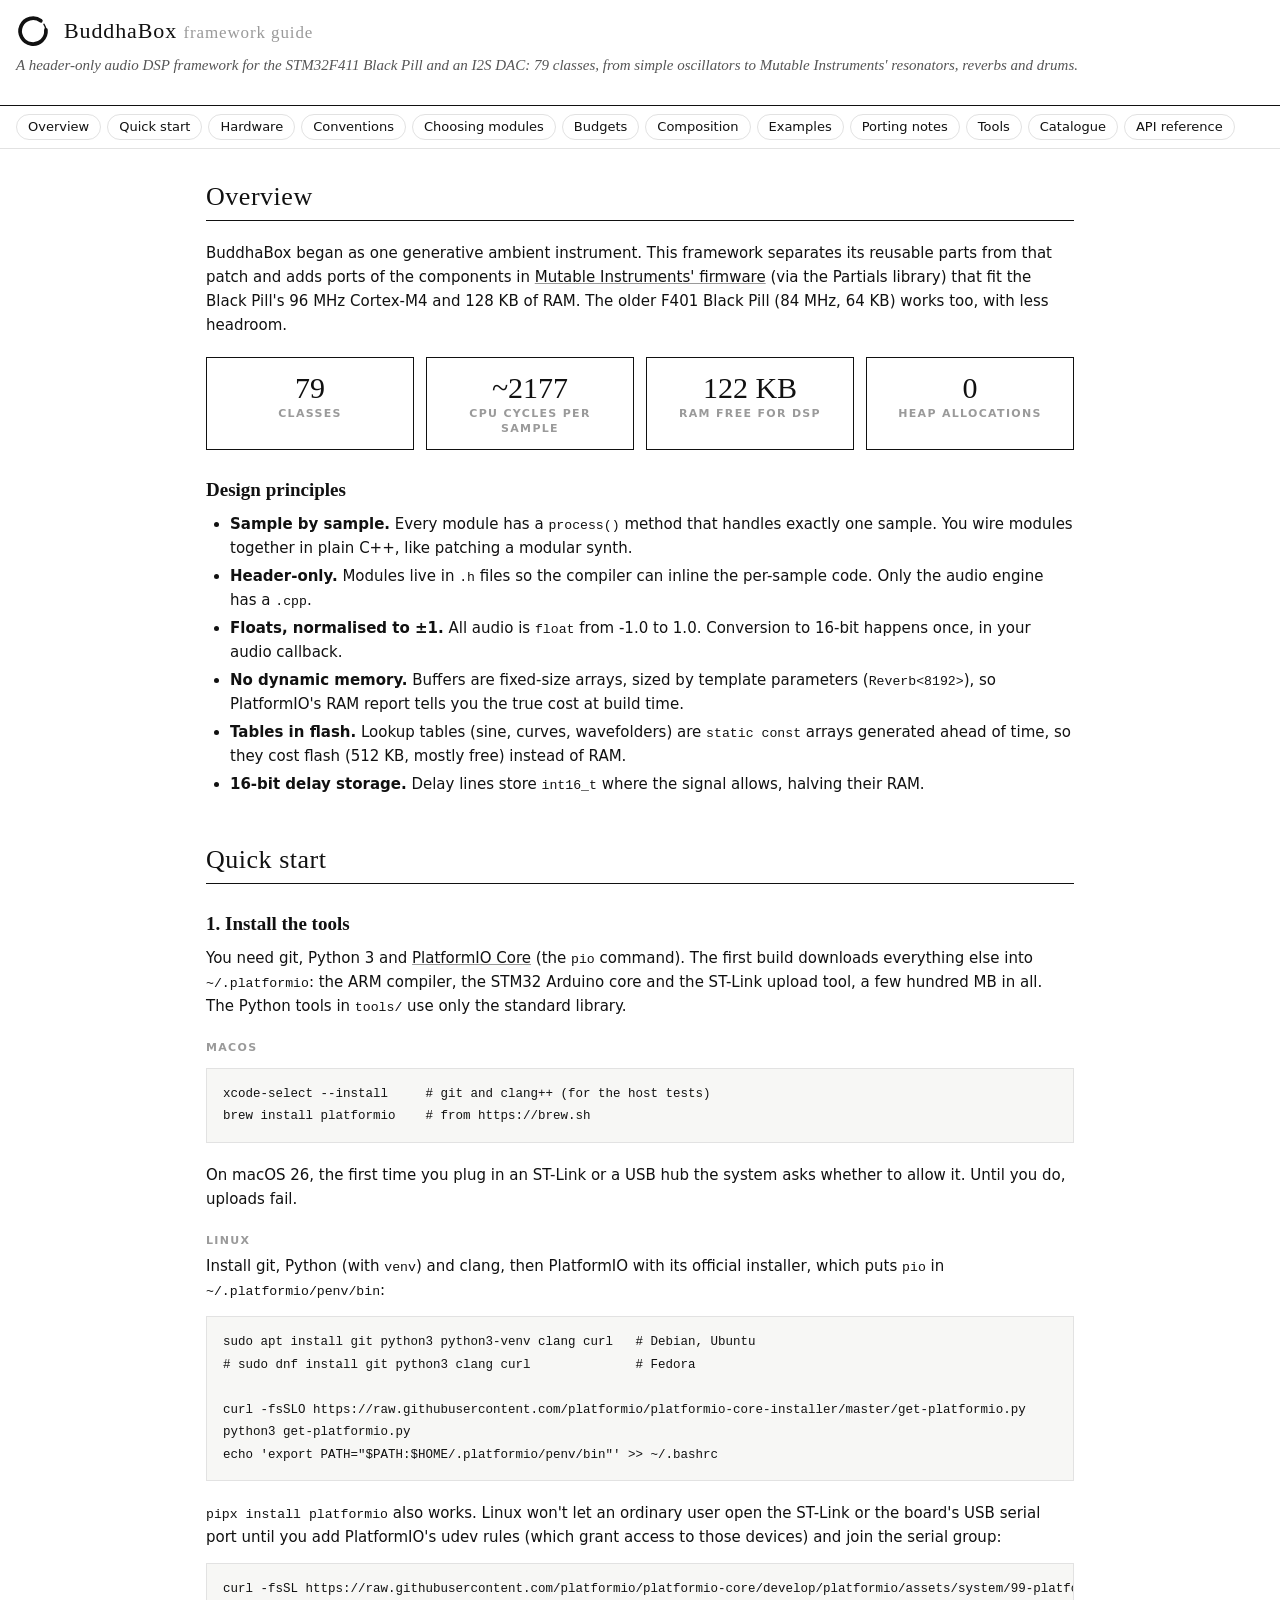
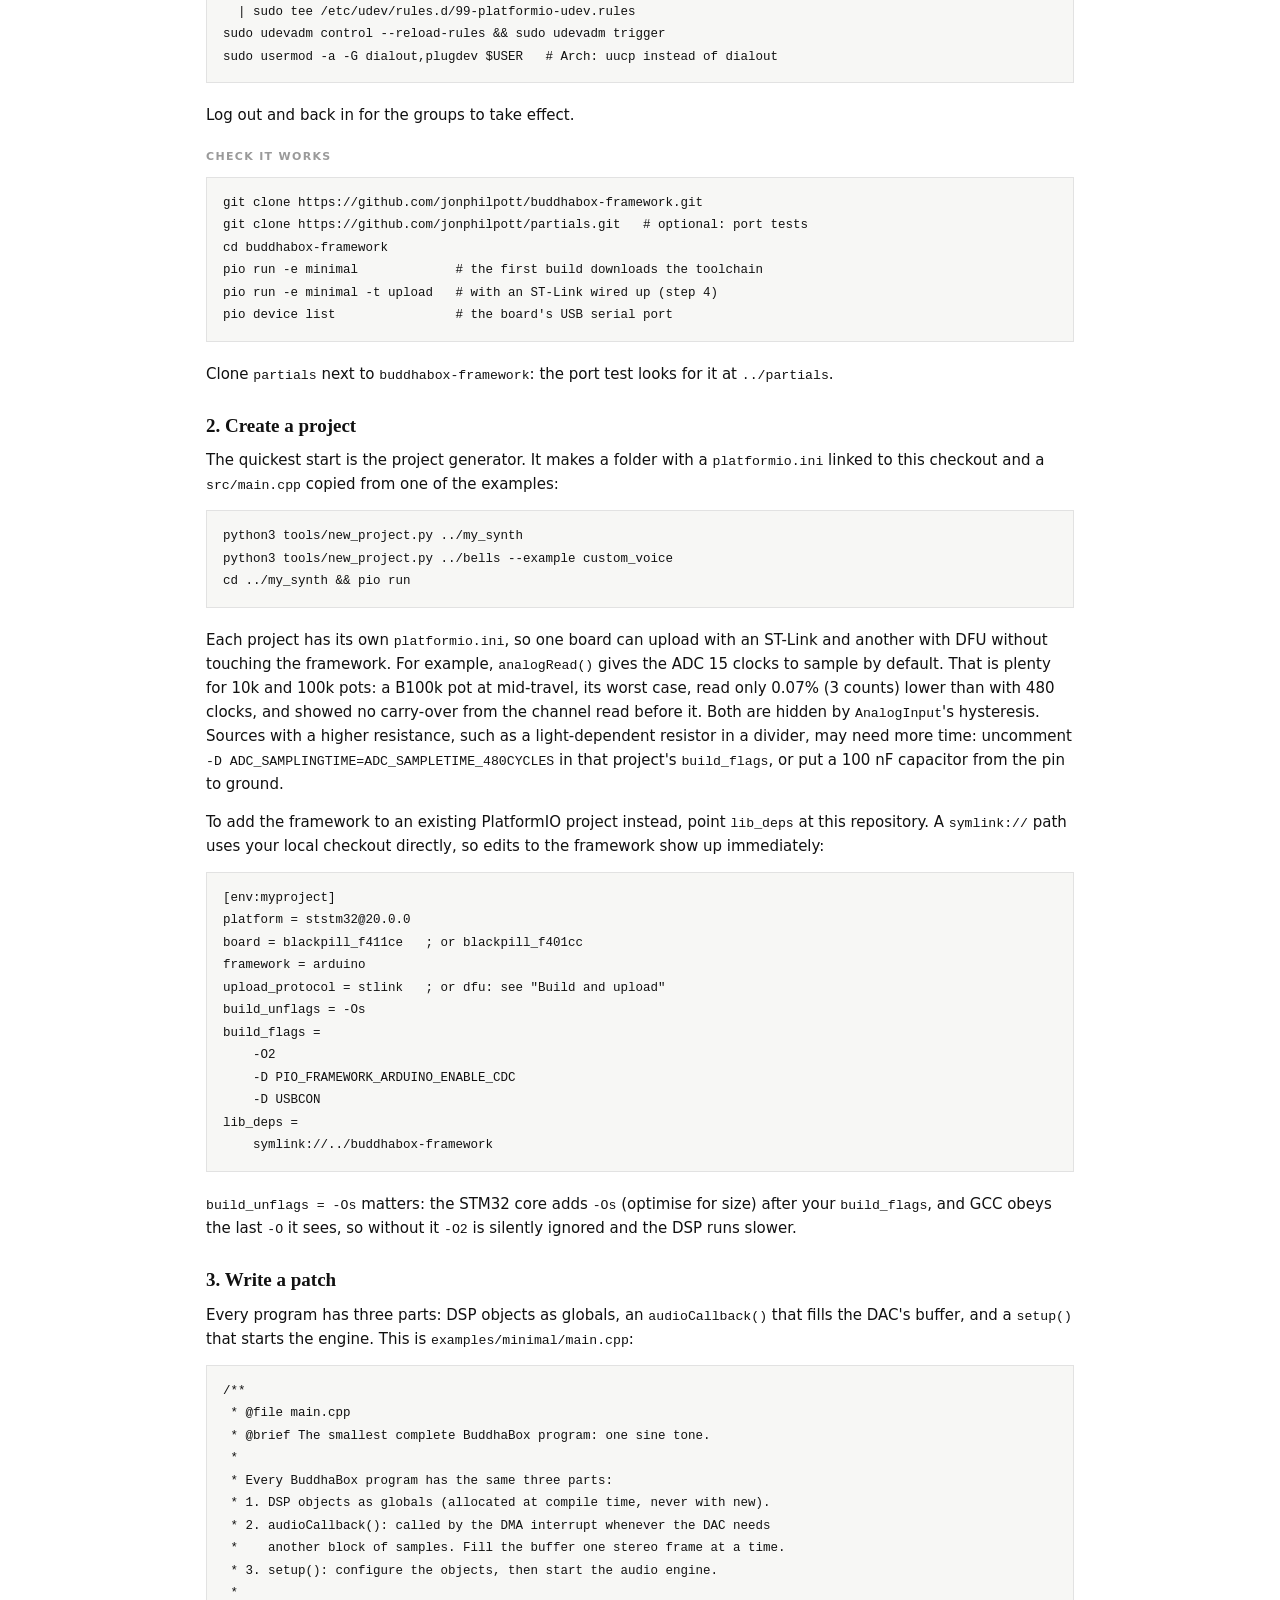
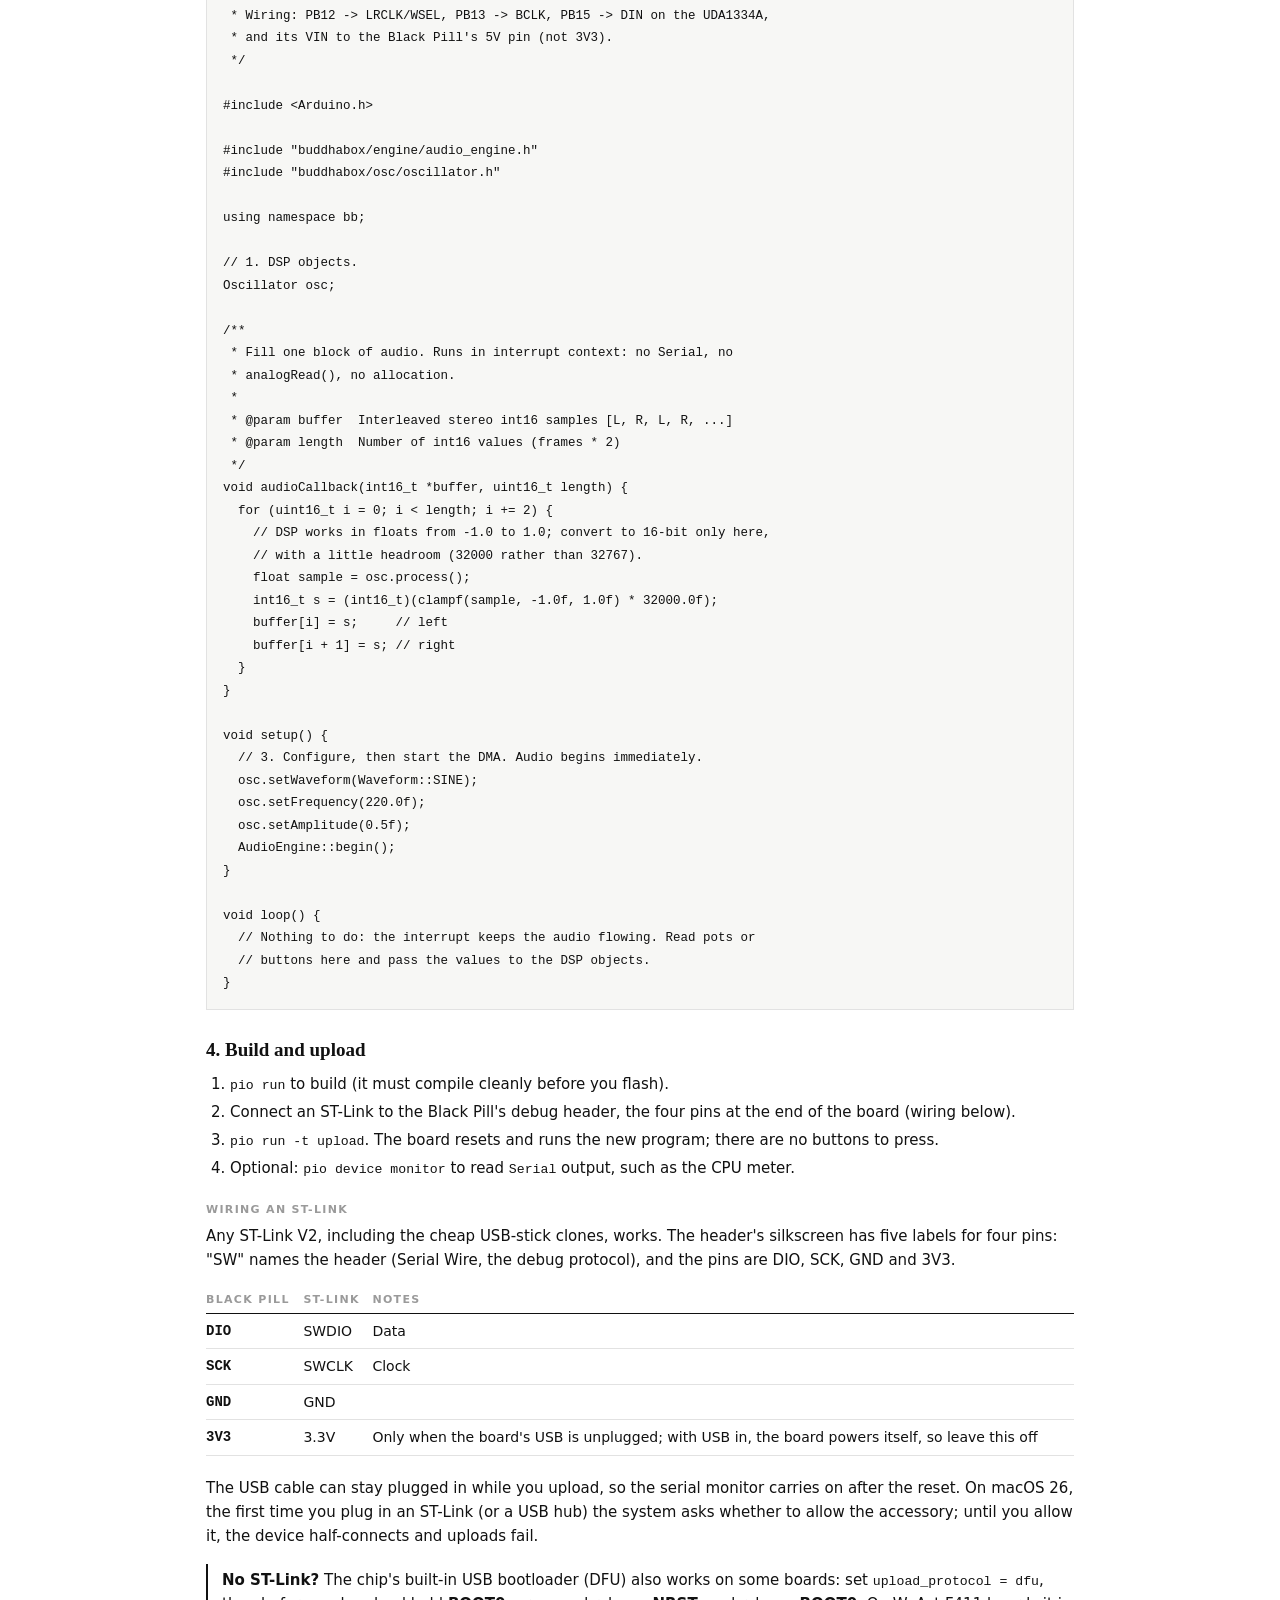
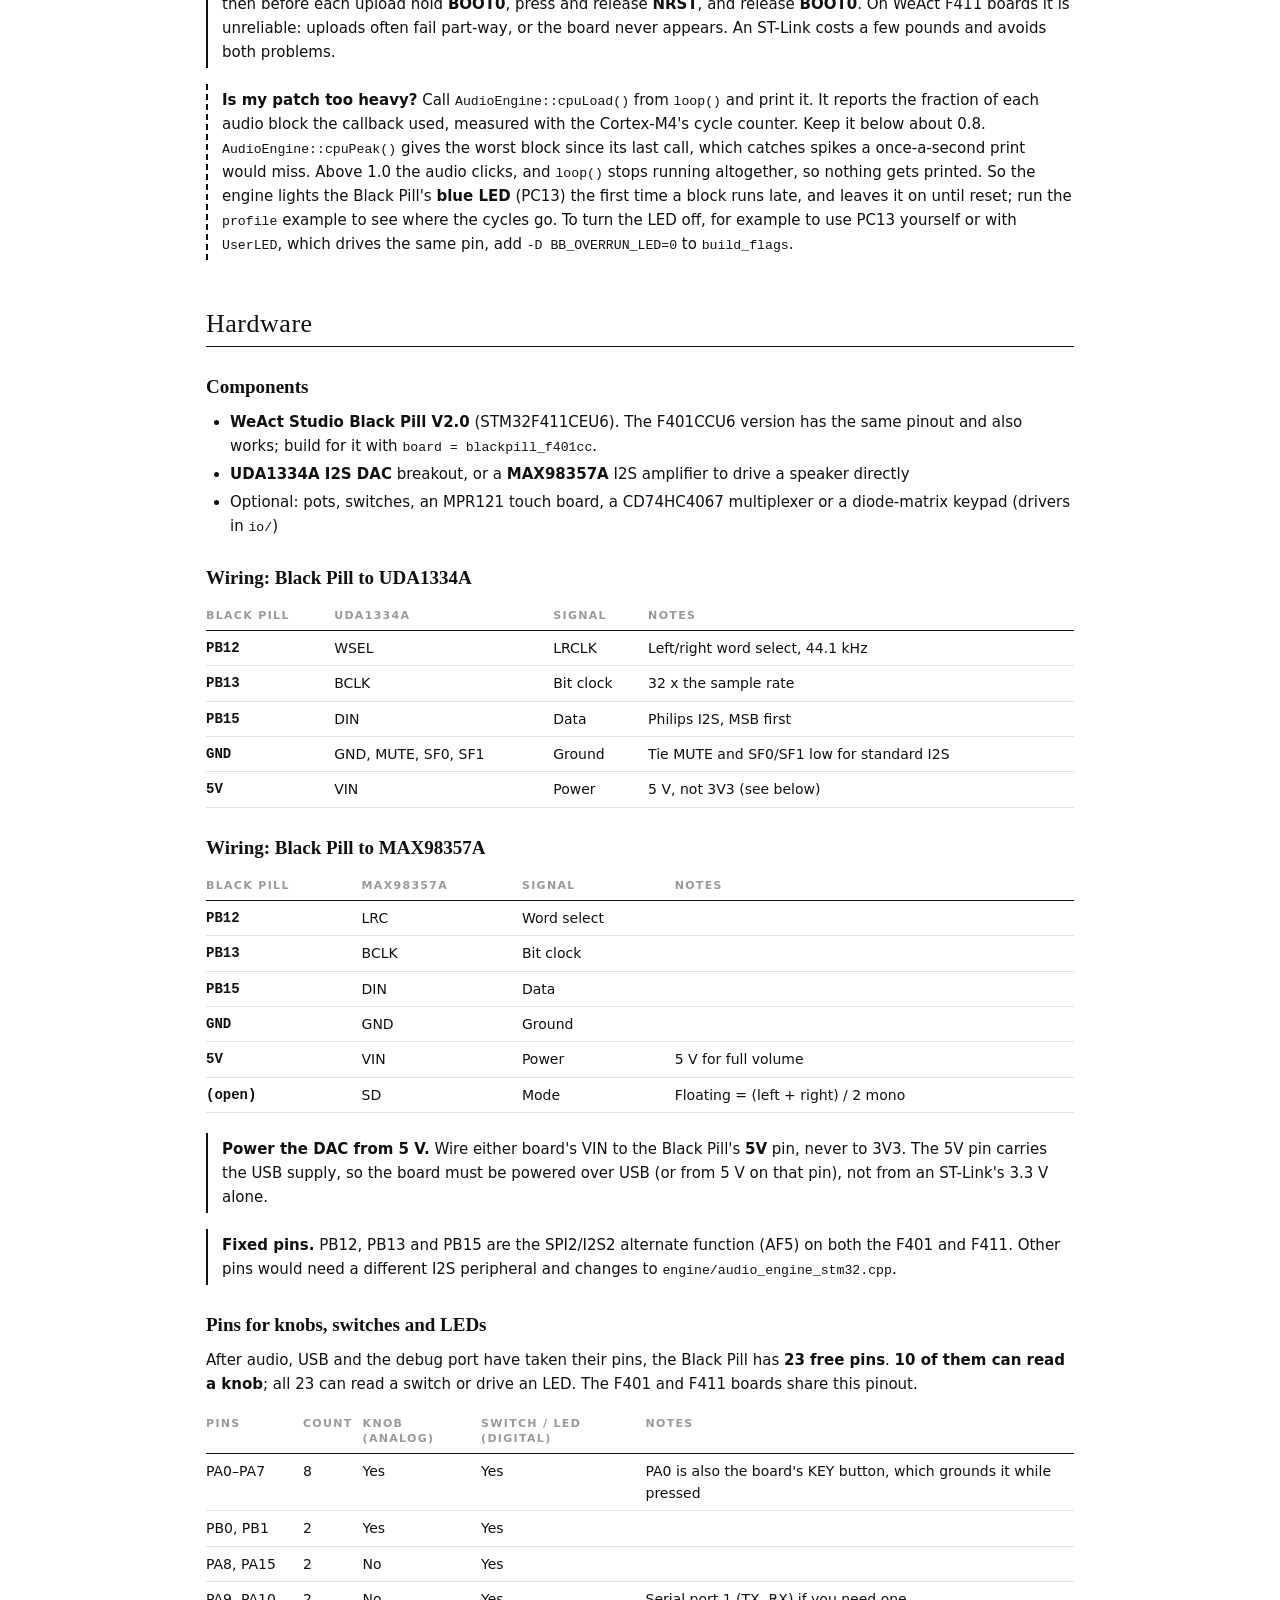
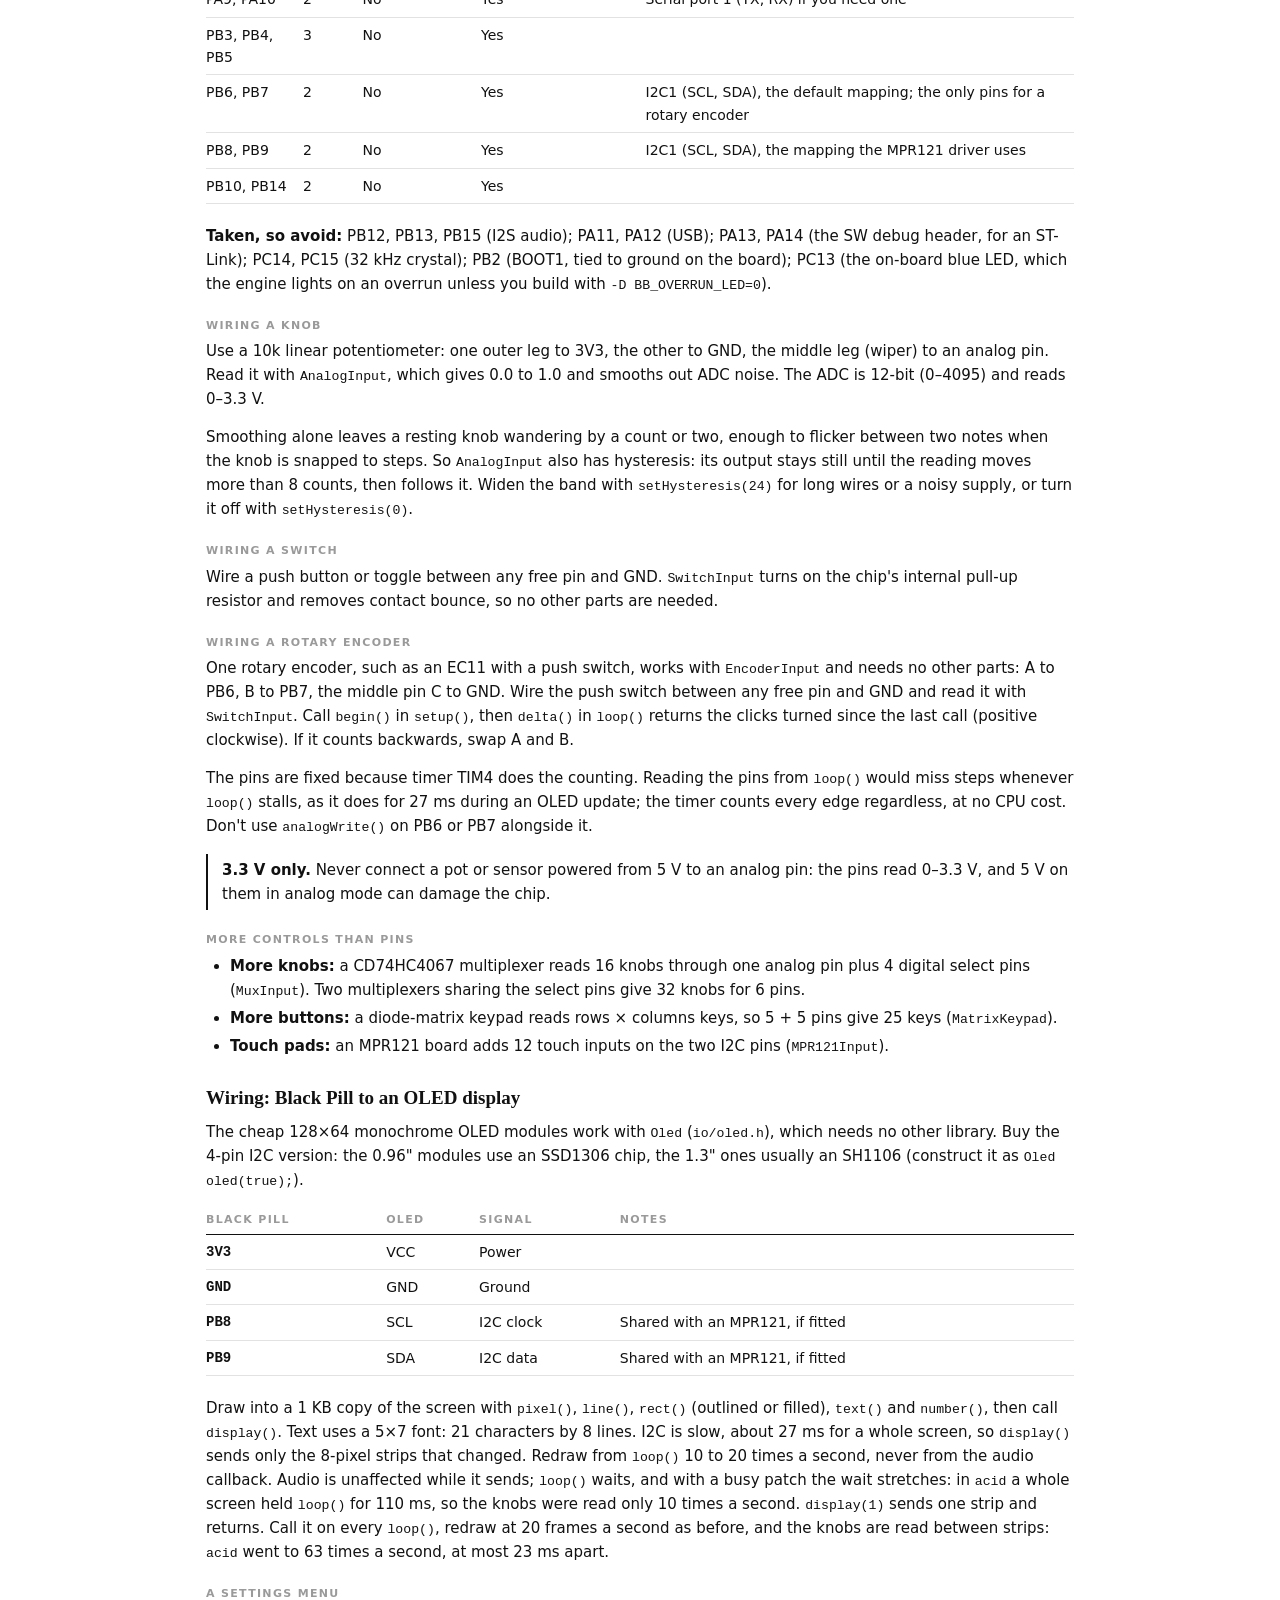
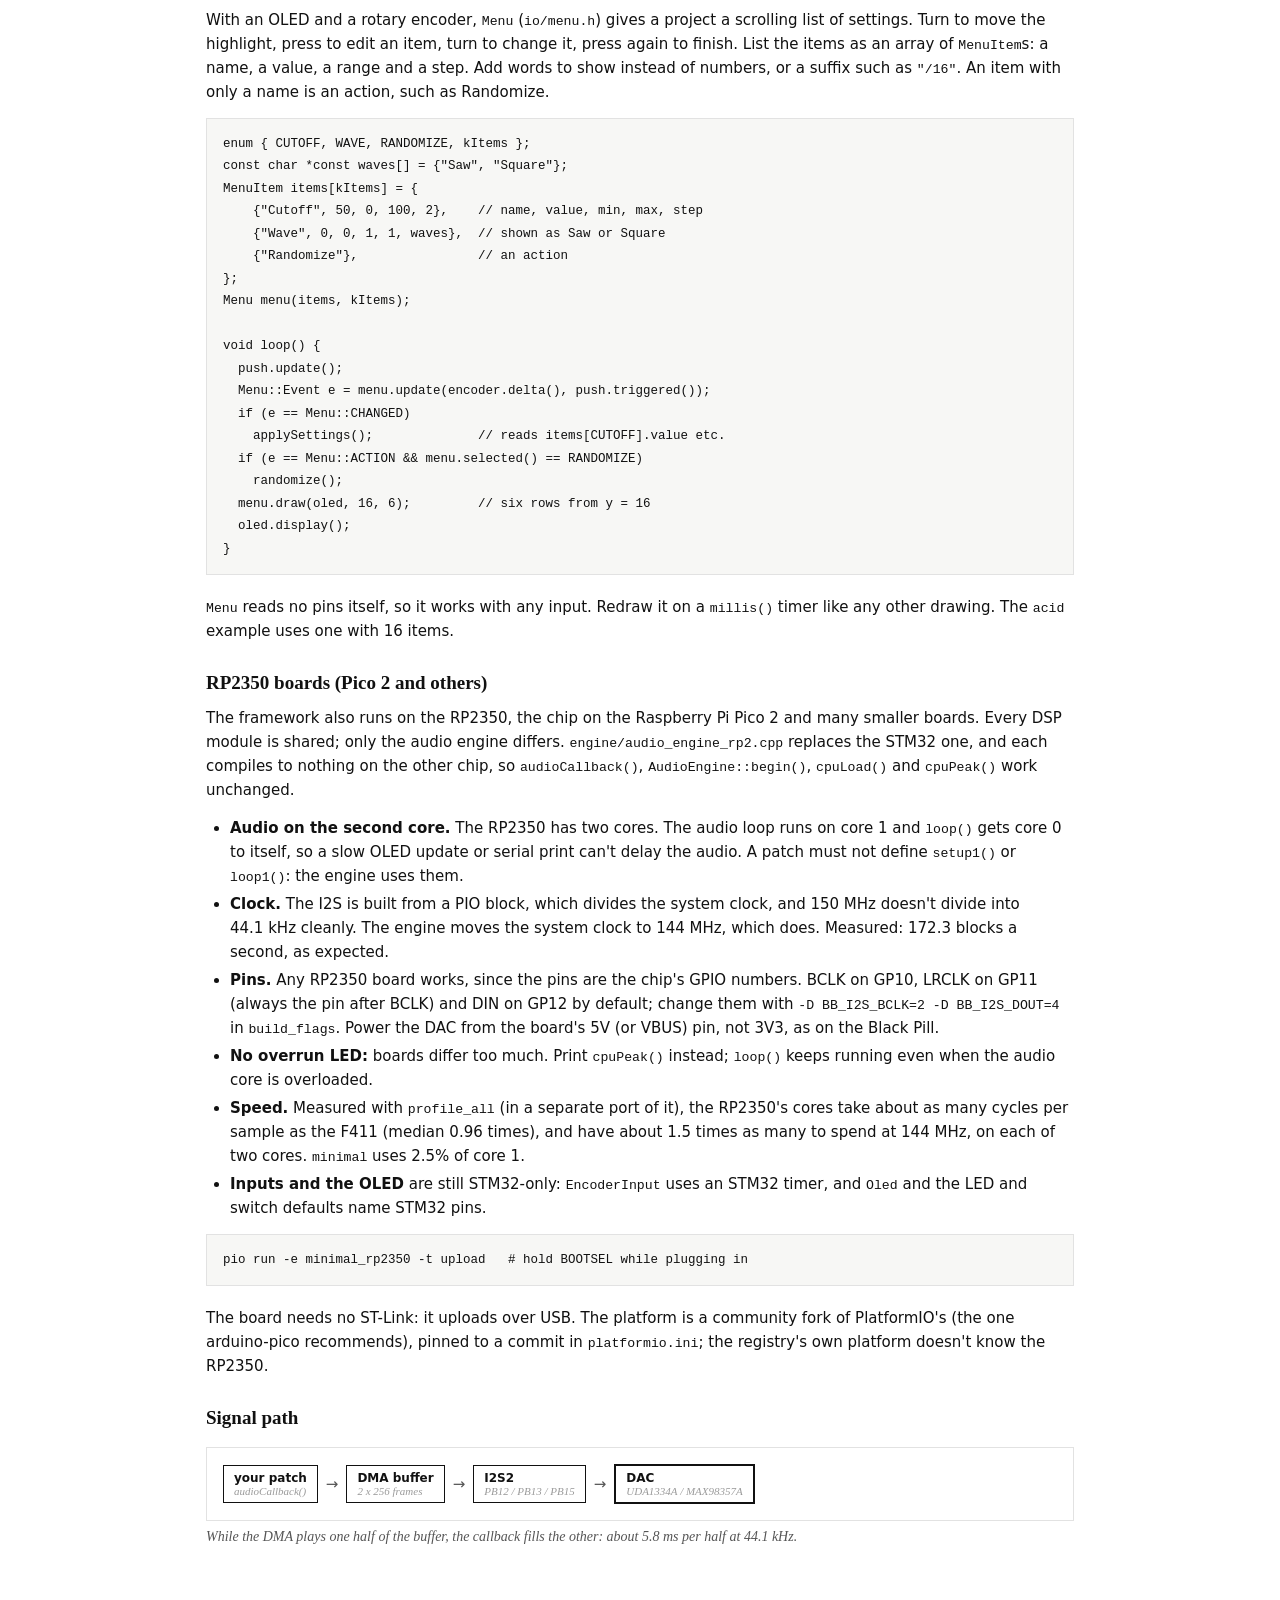
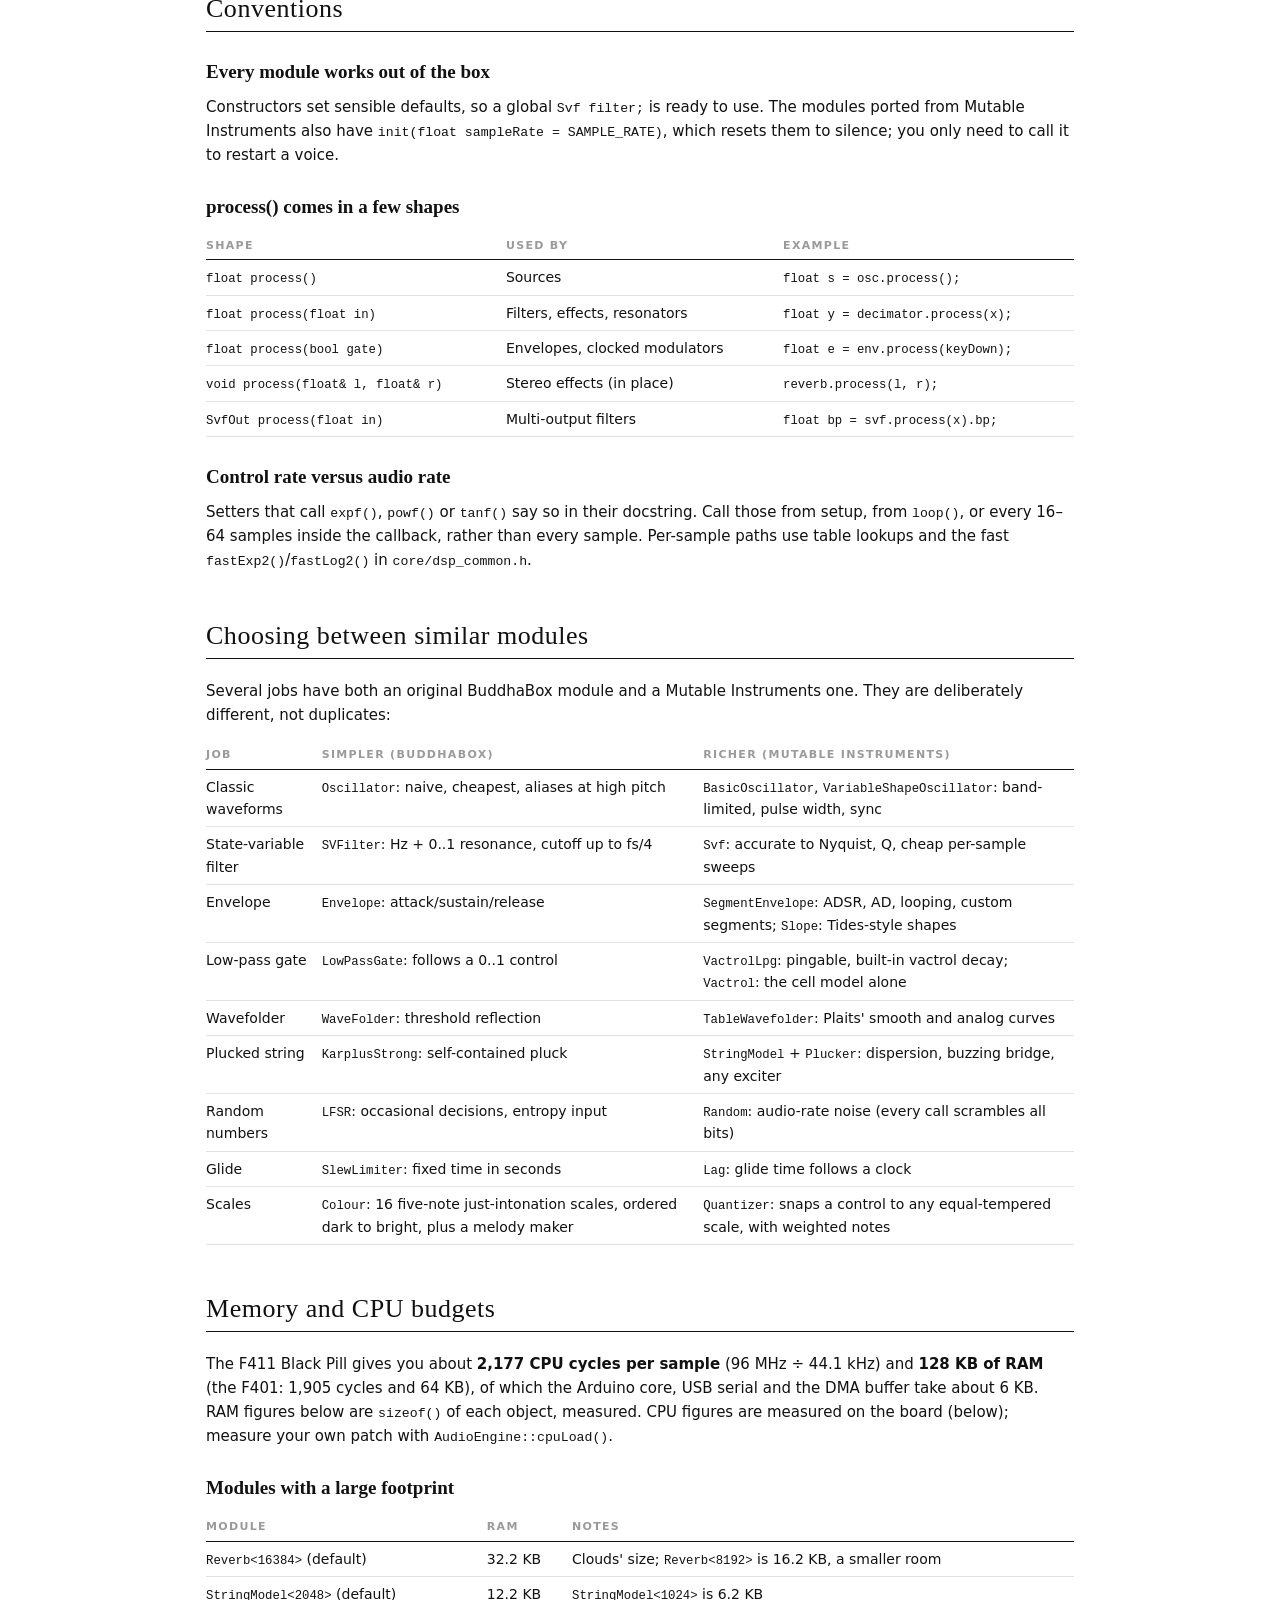
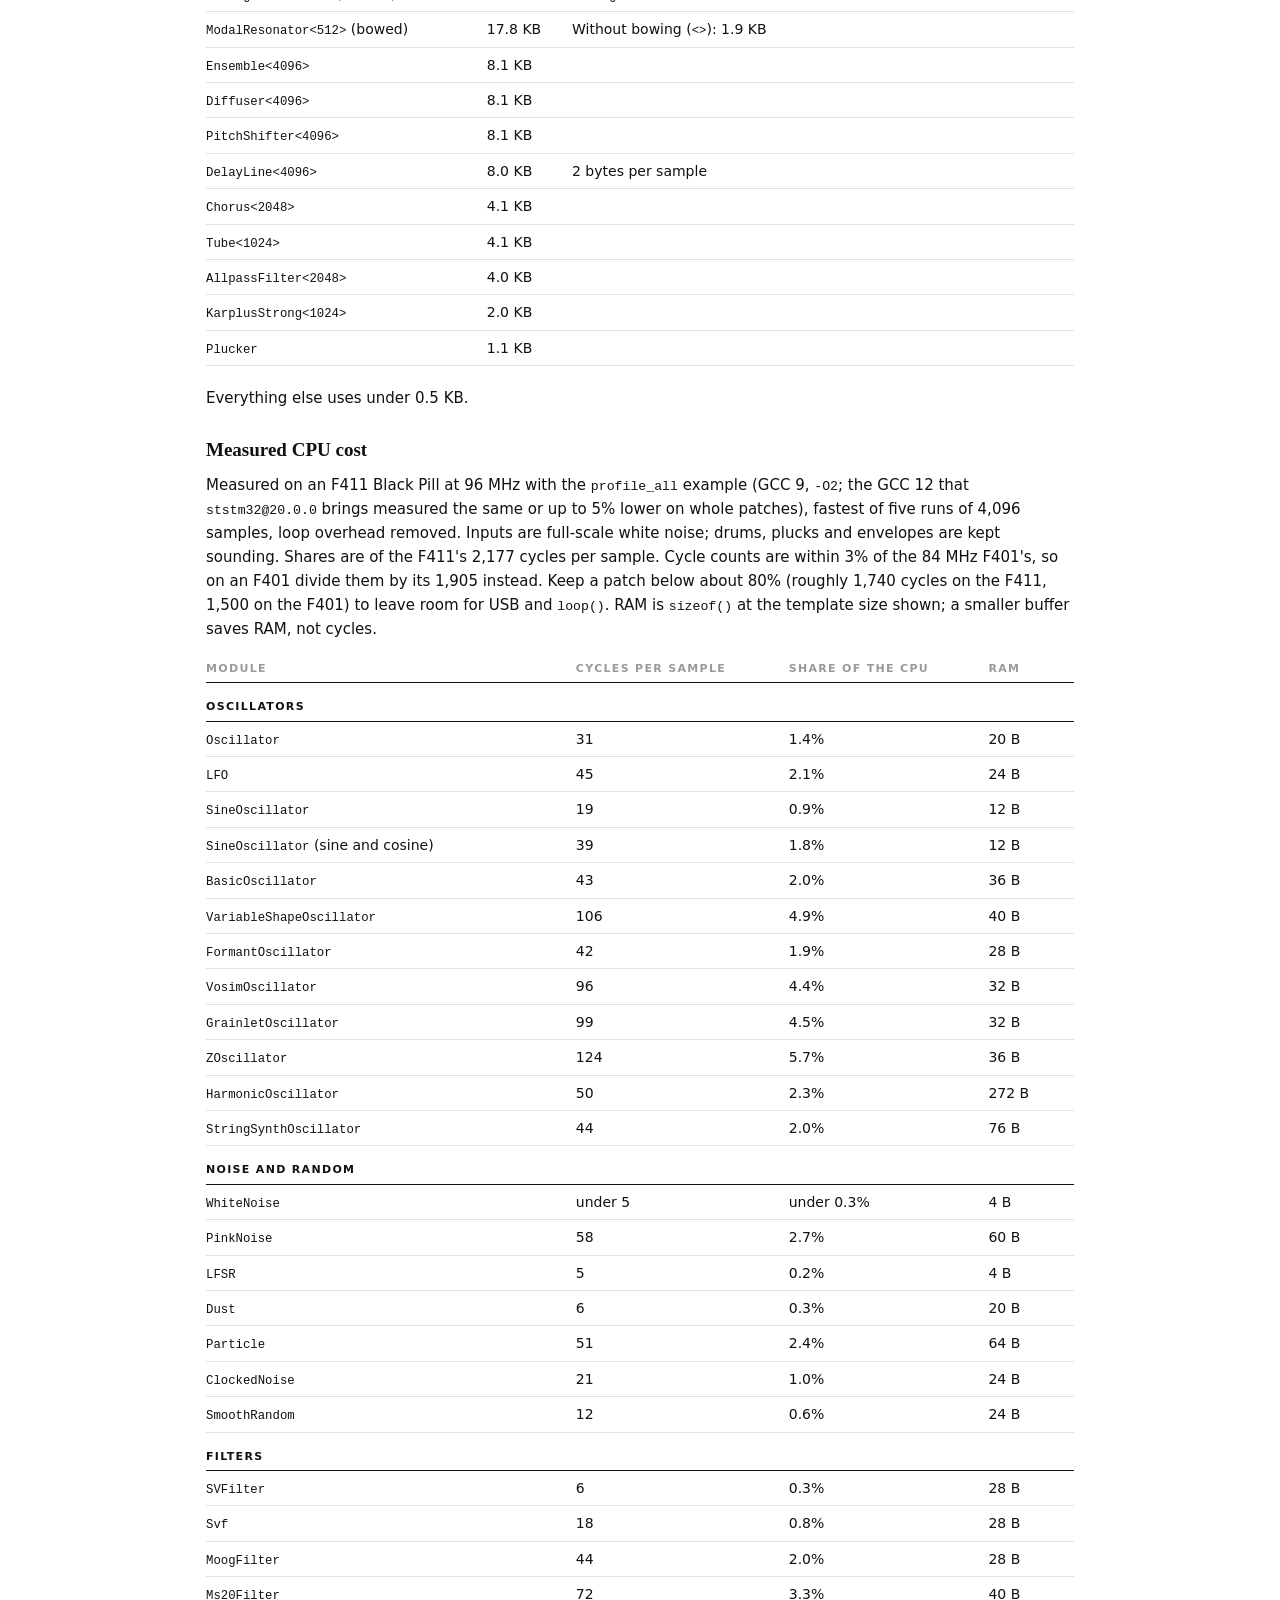
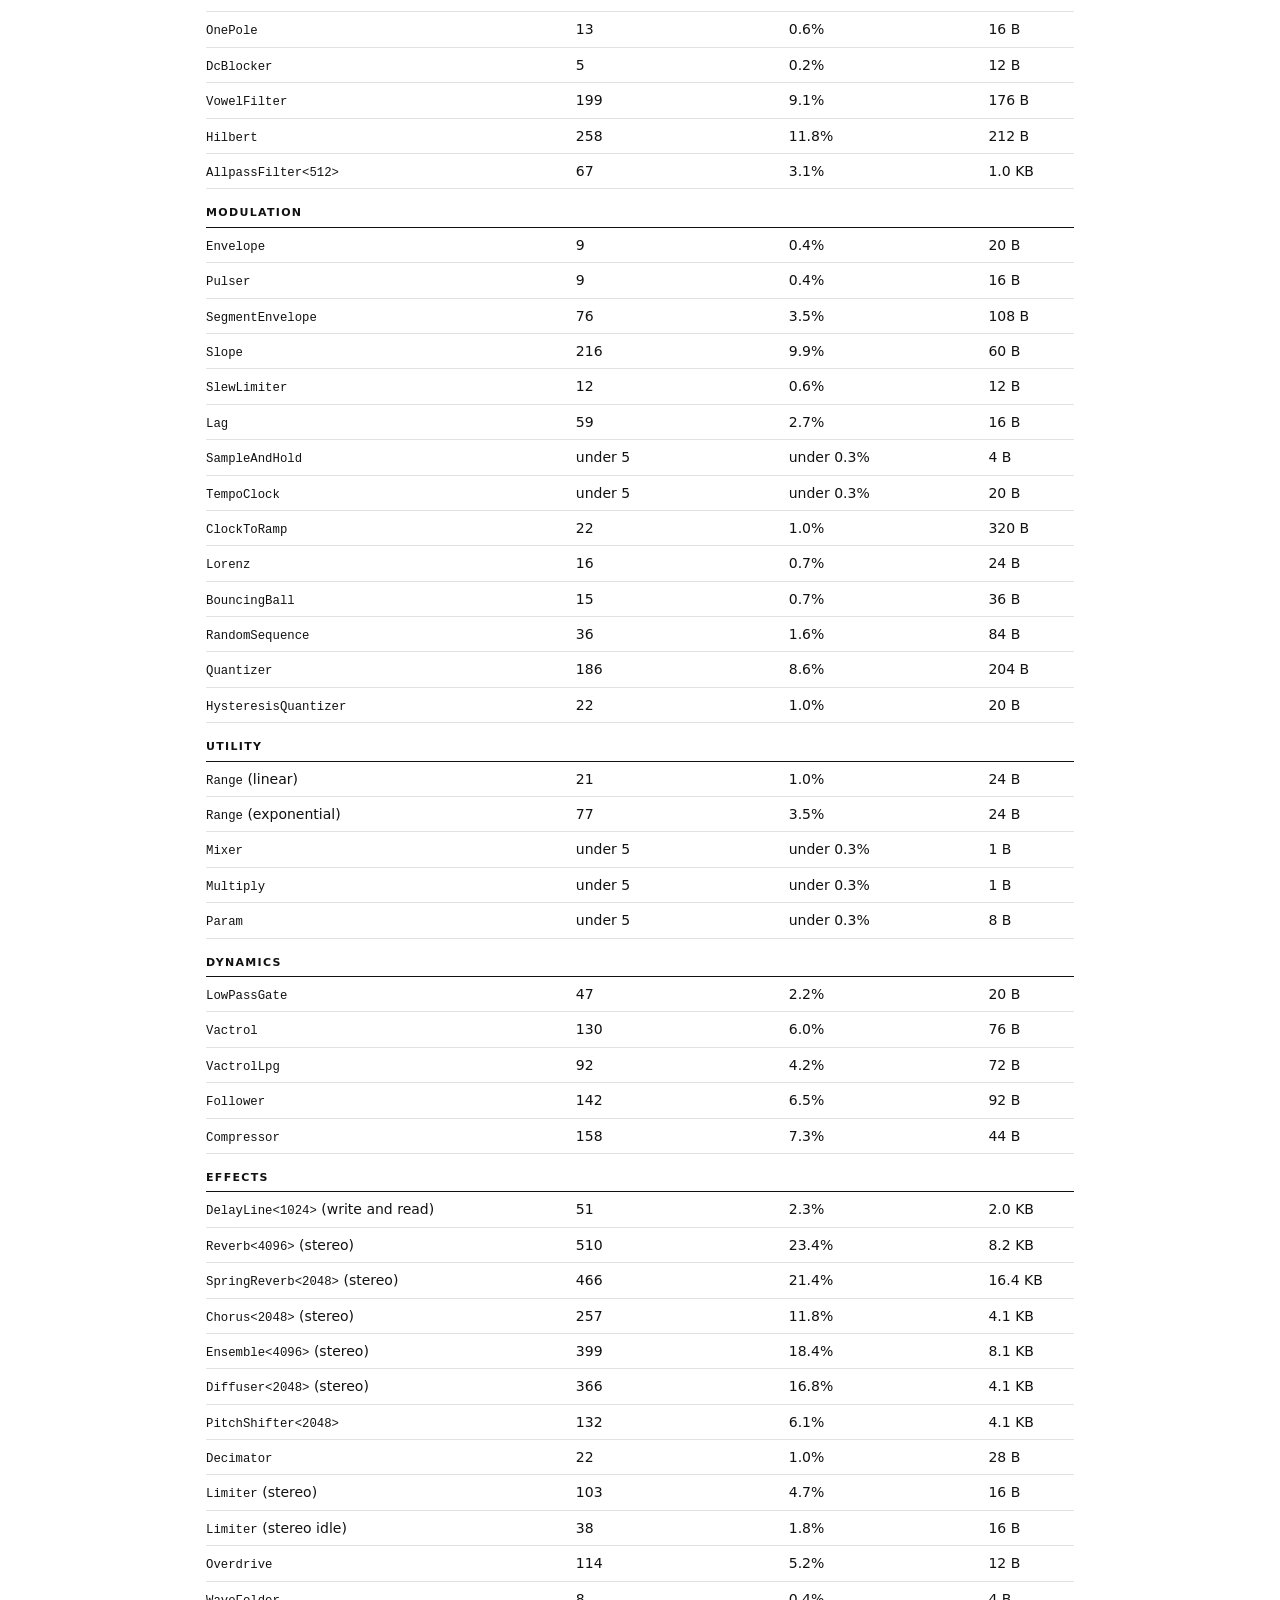
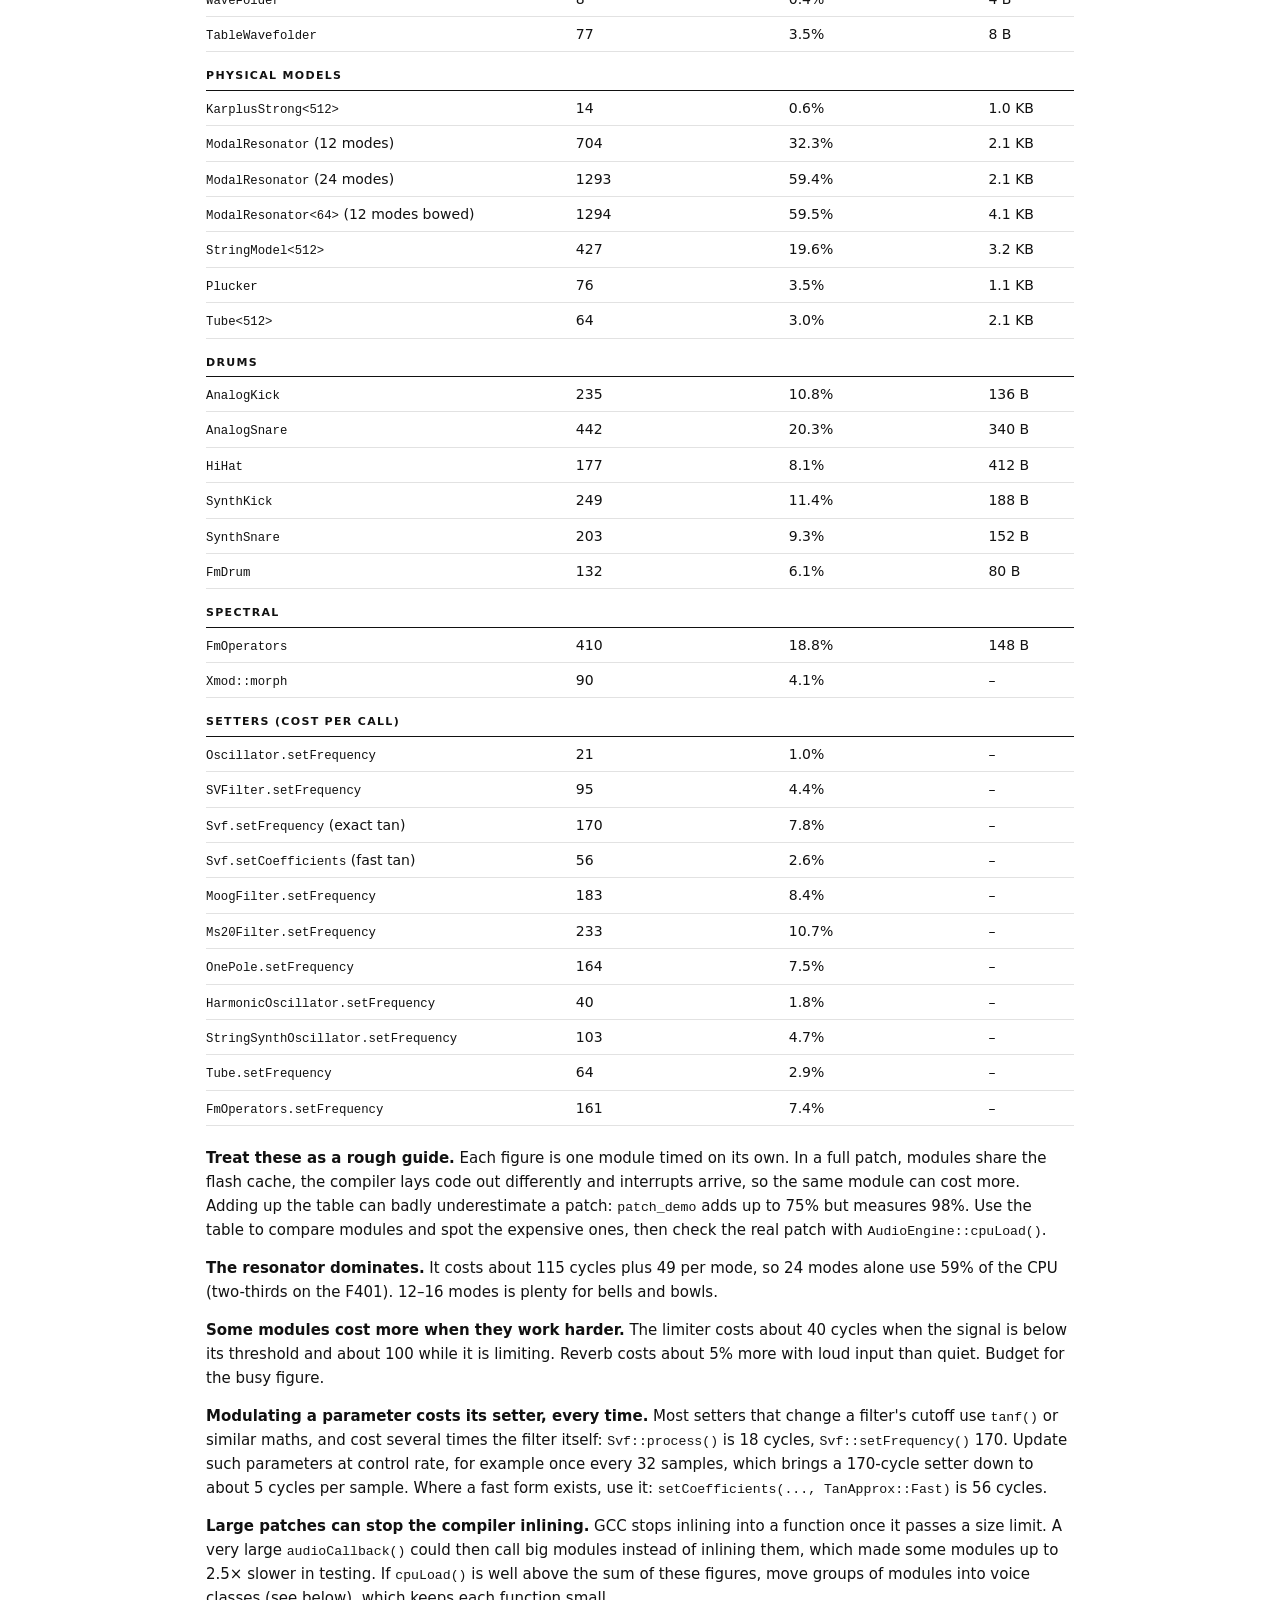
==== docs/index.html @ 24daa504 "add drone synth" ====
<!doctype html>
<html lang="en">
<head>
<meta charset="utf-8">
<meta name="viewport" content="width=device-width, initial-scale=1">
<title>BuddhaBox Framework Guide</title>
<link rel="stylesheet" href="style.css">
</head>
<body>

<header>
  <!-- The enso, as in the patch editor: one brush stroke, left open. -->
  <svg class="mark" viewBox="0 0 100 100" aria-hidden="true">
    <path d="M73 20 A38 38 0 1 0 88 47" fill="none" stroke="#111"
          stroke-width="11" stroke-linecap="round"/>
    <path d="M88 47 A38 38 0 0 0 82 30" fill="none" stroke="#111"
          stroke-width="4" stroke-linecap="round"/>
  </svg>
  <h1>BuddhaBox <small>framework guide</small></h1>
  <p>A header-only audio DSP framework for the STM32F411 Black Pill and an
     I2S DAC: 79 classes, from simple oscillators to Mutable Instruments'
     resonators, reverbs and drums.</p>
</header>

<nav>
  <a href="#overview">Overview</a>
  <a href="#quickstart">Quick start</a>
  <a href="#hardware">Hardware</a>
  <a href="#conventions">Conventions</a>
  <a href="#choosing">Choosing modules</a>
  <a href="#budget">Budgets</a>
  <a href="#composition">Composition</a>
  <a href="#examples">Examples</a>
  <a href="#porting">Porting notes</a>
  <a href="#tools">Tools</a>
  <a href="#catalogue">Catalogue</a>
  <a href="reference.html">API reference</a>
</nav>

<div class="container">

<!-- ───────────────────────────────────────────────────────────────── -->
<section id="overview">
<h2>Overview</h2>

<p>BuddhaBox began as one generative ambient instrument. This framework
separates its reusable parts from that patch and adds ports of the
components in <a href="https://github.com/pichenettes/eurorack">Mutable
Instruments' firmware</a> (via the Partials library) that fit the Black
Pill's 96 MHz Cortex-M4 and 128 KB of RAM. The older F401 Black Pill
(84 MHz, 64 KB) works too, with less headroom.</p>

<div class="stats">
  <div class="stat-box"><div class="value">79</div><div class="label">Classes</div></div>
  <div class="stat-box"><div class="value">~2177</div><div class="label">CPU cycles per sample</div></div>
  <div class="stat-box"><div class="value">122 KB</div><div class="label">RAM free for DSP</div></div>
  <div class="stat-box"><div class="value">0</div><div class="label">Heap allocations</div></div>
</div>

<h3>Design principles</h3>
<ul>
  <li><strong>Sample by sample.</strong> Every module has a
    <code>process()</code> method that handles exactly one sample. You wire
    modules together in plain C++, like patching a modular synth.</li>
  <li><strong>Header-only.</strong> Modules live in <code>.h</code> files so
    the compiler can inline the per-sample code. Only the audio engine has a
    <code>.cpp</code>.</li>
  <li><strong>Floats, normalised to ±1.</strong> All audio is
    <code>float</code> from -1.0 to 1.0. Conversion to 16-bit happens once,
    in your audio callback.</li>
  <li><strong>No dynamic memory.</strong> Buffers are fixed-size arrays,
    sized by template parameters (<code>Reverb&lt;8192&gt;</code>), so
    PlatformIO's RAM report tells you the true cost at build time.</li>
  <li><strong>Tables in flash.</strong> Lookup tables (sine, curves,
    wavefolders) are <code>static const</code> arrays generated ahead of
    time, so they cost flash (512 KB, mostly free) instead of RAM.</li>
  <li><strong>16-bit delay storage.</strong> Delay lines store
    <code>int16_t</code> where the signal allows, halving their RAM.</li>
</ul>
</section>

<!-- ───────────────────────────────────────────────────────────────── -->
<section id="quickstart">
<h2>Quick start</h2>

<h3>1. Install the tools</h3>
<p>You need git, Python 3 and
<a href="https://platformio.org">PlatformIO Core</a> (the
<code>pio</code> command). The first build downloads everything else into
<code>~/.platformio</code>: the ARM compiler, the STM32 Arduino core and
the ST-Link upload tool, a few hundred MB in all. The Python tools in
<code>tools/</code> use only the standard library.</p>

<h4>macOS</h4>
<pre><code>xcode-select --install     # git and clang++ (for the host tests)
brew install platformio    # from https://brew.sh</code></pre>
<p>On macOS 26, the first time you plug in an ST-Link or a USB hub the
system asks whether to allow it. Until you do, uploads fail.</p>

<h4>Linux</h4>
<p>Install git, Python (with <code>venv</code>) and clang, then
PlatformIO with its official installer, which puts <code>pio</code> in
<code>~/.platformio/penv/bin</code>:</p>
<pre><code>sudo apt install git python3 python3-venv clang curl   # Debian, Ubuntu
# sudo dnf install git python3 clang curl              # Fedora

curl -fsSLO https://raw.githubusercontent.com/platformio/platformio-core-installer/master/get-platformio.py
python3 get-platformio.py
echo 'export PATH="$PATH:$HOME/.platformio/penv/bin"' &gt;&gt; ~/.bashrc</code></pre>
<p><code>pipx install platformio</code> also works. Linux won't let an
ordinary user open the ST-Link or the board's USB serial port until you
add PlatformIO's udev rules (which grant access to those devices) and
join the serial group:</p>
<pre><code>curl -fsSL https://raw.githubusercontent.com/platformio/platformio-core/develop/platformio/assets/system/99-platformio-udev.rules \
  | sudo tee /etc/udev/rules.d/99-platformio-udev.rules
sudo udevadm control --reload-rules &amp;&amp; sudo udevadm trigger
sudo usermod -a -G dialout,plugdev $USER   # Arch: uucp instead of dialout</code></pre>
<p>Log out and back in for the groups to take effect.</p>

<h4>Check it works</h4>
<pre><code>git clone https://github.com/jonphilpott/buddhabox-framework.git
git clone https://github.com/jonphilpott/partials.git   # optional: port tests
cd buddhabox-framework
pio run -e minimal             # the first build downloads the toolchain
pio run -e minimal -t upload   # with an ST-Link wired up (step 4)
pio device list                # the board's USB serial port</code></pre>
<p>Clone <code>partials</code> next to <code>buddhabox-framework</code>:
the port test looks for it at <code>../partials</code>.</p>

<h3>2. Create a project</h3>
<p>The quickest start is the project generator. It makes a folder with a
<code>platformio.ini</code> linked to this checkout and a
<code>src/main.cpp</code> copied from one of the examples:</p>
<pre><code>python3 tools/new_project.py ../my_synth
python3 tools/new_project.py ../bells --example custom_voice
cd ../my_synth &amp;&amp; pio run</code></pre>
<p>Each project has its own <code>platformio.ini</code>, so one board can
upload with an ST-Link and another with DFU without touching the
framework. For example, <code>analogRead()</code> gives the ADC 15
clocks to sample by default. That is plenty for 10k and 100k pots: a
B100k pot at mid-travel, its worst case, read only 0.07% (3 counts)
lower than with 480 clocks, and showed no carry-over from the channel
read before it. Both are hidden by <code>AnalogInput</code>'s
hysteresis. Sources with a higher resistance, such as a light-dependent
resistor in a divider, may need more time: uncomment
<code>-D ADC_SAMPLINGTIME=ADC_SAMPLETIME_480CYCLES</code> in that
project's <code>build_flags</code>, or put a 100&nbsp;nF capacitor from
the pin to ground.</p>
<p>To add the framework to an existing PlatformIO project instead, point <code>lib_deps</code> at this repository. A <code>symlink://</code>
path uses your local checkout directly, so edits to the framework show up
immediately:</p>
<pre><code>[env:myproject]
platform = ststm32@20.0.0
board = blackpill_f411ce   ; or blackpill_f401cc
framework = arduino
upload_protocol = stlink   ; or dfu: see "Build and upload"
build_unflags = -Os
build_flags =
    -O2
    -D PIO_FRAMEWORK_ARDUINO_ENABLE_CDC
    -D USBCON
lib_deps =
    symlink://../buddhabox-framework</code></pre>
<p><code>build_unflags = -Os</code> matters: the STM32 core adds
<code>-Os</code> (optimise for size) after your <code>build_flags</code>,
and GCC obeys the last <code>-O</code> it sees, so without it
<code>-O2</code> is silently ignored and the DSP runs slower.</p>

<h3>3. Write a patch</h3>
<p>Every program has three parts: DSP objects as globals, an
<code>audioCallback()</code> that fills the DAC's buffer, and a
<code>setup()</code> that starts the engine. This is
<code>examples/minimal/main.cpp</code>:</p>
<!-- INCLUDE examples/minimal/main.cpp -->
<pre><code>/**
 * @file main.cpp
 * @brief The smallest complete BuddhaBox program: one sine tone.
 *
 * Every BuddhaBox program has the same three parts:
 * 1. DSP objects as globals (allocated at compile time, never with new).
 * 2. audioCallback(): called by the DMA interrupt whenever the DAC needs
 *    another block of samples. Fill the buffer one stereo frame at a time.
 * 3. setup(): configure the objects, then start the audio engine.
 *
 * Wiring: PB12 -&gt; LRCLK/WSEL, PB13 -&gt; BCLK, PB15 -&gt; DIN on the UDA1334A,
 * and its VIN to the Black Pill&#x27;s 5V pin (not 3V3).
 */

#include &lt;Arduino.h&gt;

#include &quot;buddhabox/engine/audio_engine.h&quot;
#include &quot;buddhabox/osc/oscillator.h&quot;

using namespace bb;

// 1. DSP objects.
Oscillator osc;

/**
 * Fill one block of audio. Runs in interrupt context: no Serial, no
 * analogRead(), no allocation.
 *
 * @param buffer  Interleaved stereo int16 samples [L, R, L, R, ...]
 * @param length  Number of int16 values (frames * 2)
 */
void audioCallback(int16_t *buffer, uint16_t length) {
  for (uint16_t i = 0; i &lt; length; i += 2) {
    // DSP works in floats from -1.0 to 1.0; convert to 16-bit only here,
    // with a little headroom (32000 rather than 32767).
    float sample = osc.process();
    int16_t s = (int16_t)(clampf(sample, -1.0f, 1.0f) * 32000.0f);
    buffer[i] = s;     // left
    buffer[i + 1] = s; // right
  }
}

void setup() {
  // 3. Configure, then start the DMA. Audio begins immediately.
  osc.setWaveform(Waveform::SINE);
  osc.setFrequency(220.0f);
  osc.setAmplitude(0.5f);
  AudioEngine::begin();
}

void loop() {
  // Nothing to do: the interrupt keeps the audio flowing. Read pots or
  // buttons here and pass the values to the DSP objects.
}</code></pre>
<!-- /INCLUDE -->

<h3>4. Build and upload</h3>
<ol>
  <li><code>pio run</code> to build (it must compile cleanly before you
    flash).</li>
  <li>Connect an ST-Link to the Black Pill's debug header, the four pins
    at the end of the board (wiring below).</li>
  <li><code>pio run -t upload</code>. The board resets and runs the new
    program; there are no buttons to press.</li>
  <li>Optional: <code>pio device monitor</code> to read
    <code>Serial</code> output, such as the CPU meter.</li>
</ol>

<h4>Wiring an ST-Link</h4>
<p>Any ST-Link V2, including the cheap USB-stick clones, works. The
header's silkscreen has five labels for four pins: "SW" names the header
(Serial Wire, the debug protocol), and the pins are DIO, SCK, GND and
3V3.</p>
<table class="wiring-table">
  <tr><th>Black Pill</th><th>ST-Link</th><th>Notes</th></tr>
  <tr><td>DIO</td><td>SWDIO</td><td>Data</td></tr>
  <tr><td>SCK</td><td>SWCLK</td><td>Clock</td></tr>
  <tr><td>GND</td><td>GND</td><td></td></tr>
  <tr><td>3V3</td><td>3.3V</td><td>Only when the board's USB is unplugged;
    with USB in, the board powers itself, so leave this off</td></tr>
</table>
<p>The USB cable can stay plugged in while you upload, so the serial
monitor carries on after the reset. On macOS 26, the first time you plug
in an ST-Link (or a USB hub) the system asks whether to allow the
accessory; until you allow it, the device half-connects and uploads
fail.</p>

<div class="note"><strong>No ST-Link?</strong> The chip's built-in USB
bootloader (DFU) also works on some boards: set
<code>upload_protocol = dfu</code>, then before each upload hold
<strong>BOOT0</strong>, press and release <strong>NRST</strong>, and
release <strong>BOOT0</strong>. On WeAct F411 boards it is unreliable:
uploads often fail part-way, or the board never appears. An ST-Link
costs a few pounds and avoids both problems.</div>

<div class="tip"><strong>Is my patch too heavy?</strong> Call
<code>AudioEngine::cpuLoad()</code> from <code>loop()</code> and print it.
It reports the fraction of each audio block the callback used, measured
with the Cortex-M4's cycle counter. Keep it below about 0.8.
<code>AudioEngine::cpuPeak()</code> gives the worst block since its last
call, which catches spikes a once-a-second print would miss. Above 1.0
the audio clicks, and <code>loop()</code> stops running altogether, so
nothing gets printed. So the engine lights the Black Pill's <strong>blue
LED</strong> (PC13) the first time a block runs late, and leaves it on
until reset; run the <code>profile</code> example to see where the cycles
go. To turn the LED off, for example to use PC13 yourself or with
<code>UserLED</code>, which drives the same pin, add
<code>-D BB_OVERRUN_LED=0</code> to <code>build_flags</code>.</div>
</section>

<!-- ───────────────────────────────────────────────────────────────── -->
<section id="hardware">
<h2>Hardware</h2>

<h3>Components</h3>
<ul>
  <li><strong>WeAct Studio Black Pill V2.0</strong> (STM32F411CEU6). The F401CCU6
    version has the same pinout and also works; build for it with
    <code>board = blackpill_f401cc</code>.</li>
  <li><strong>UDA1334A I2S DAC</strong> breakout, or a <strong>MAX98357A</strong>
    I2S amplifier to drive a speaker directly</li>
  <li>Optional: pots, switches, an MPR121 touch board, a CD74HC4067
    multiplexer or a diode-matrix keypad (drivers in <code>io/</code>)</li>
</ul>

<h3>Wiring: Black Pill to UDA1334A</h3>
<table class="wiring-table">
  <tr><th>Black Pill</th><th>UDA1334A</th><th>Signal</th><th>Notes</th></tr>
  <tr><td>PB12</td><td>WSEL</td><td>LRCLK</td><td>Left/right word select, 44.1 kHz</td></tr>
  <tr><td>PB13</td><td>BCLK</td><td>Bit clock</td><td>32 x the sample rate</td></tr>
  <tr><td>PB15</td><td>DIN</td><td>Data</td><td>Philips I2S, MSB first</td></tr>
  <tr><td>GND</td><td>GND, MUTE, SF0, SF1</td><td>Ground</td><td>Tie MUTE and SF0/SF1 low for standard I2S</td></tr>
  <tr><td>5V</td><td>VIN</td><td>Power</td><td>5 V, not 3V3 (see below)</td></tr>
</table>

<h3>Wiring: Black Pill to MAX98357A</h3>
<table class="wiring-table">
  <tr><th>Black Pill</th><th>MAX98357A</th><th>Signal</th><th>Notes</th></tr>
  <tr><td>PB12</td><td>LRC</td><td>Word select</td><td></td></tr>
  <tr><td>PB13</td><td>BCLK</td><td>Bit clock</td><td></td></tr>
  <tr><td>PB15</td><td>DIN</td><td>Data</td><td></td></tr>
  <tr><td>GND</td><td>GND</td><td>Ground</td><td></td></tr>
  <tr><td>5V</td><td>VIN</td><td>Power</td><td>5 V for full volume</td></tr>
  <tr><td>(open)</td><td>SD</td><td>Mode</td><td>Floating = (left + right) / 2 mono</td></tr>
</table>

<div class="note"><strong>Power the DAC from 5 V.</strong> Wire either
board's VIN to the Black Pill's <strong>5V</strong> pin, never to 3V3.
The 5V pin carries the USB supply, so the board must be powered over USB
(or from 5 V on that pin), not from an ST-Link's 3.3 V alone.</div>

<div class="note"><strong>Fixed pins.</strong> PB12, PB13 and PB15 are
the SPI2/I2S2 alternate function (AF5) on both the F401 and F411. Other
pins would need a different I2S peripheral and changes to
<code>engine/audio_engine_stm32.cpp</code>.</div>

<h3>Pins for knobs, switches and LEDs</h3>
<p>After audio, USB and the debug port have taken their pins, the Black
Pill has <strong>23 free pins</strong>. <strong>10 of them can read a
knob</strong>; all 23 can read a switch or drive an LED. The F401 and
F411 boards share this pinout.</p>

<table>
  <tr><th>Pins</th><th>Count</th><th>Knob (analog)</th><th>Switch / LED (digital)</th><th>Notes</th></tr>
  <tr><td>PA0&ndash;PA7</td><td>8</td><td>Yes</td><td>Yes</td><td>PA0 is also the board's KEY button, which grounds it while pressed</td></tr>
  <tr><td>PB0, PB1</td><td>2</td><td>Yes</td><td>Yes</td><td></td></tr>
  <tr><td>PA8, PA15</td><td>2</td><td>No</td><td>Yes</td><td></td></tr>
  <tr><td>PA9, PA10</td><td>2</td><td>No</td><td>Yes</td><td>Serial port 1 (TX, RX) if you need one</td></tr>
  <tr><td>PB3, PB4, PB5</td><td>3</td><td>No</td><td>Yes</td><td></td></tr>
  <tr><td>PB6, PB7</td><td>2</td><td>No</td><td>Yes</td><td>I2C1 (SCL, SDA), the default mapping; the only pins for a rotary encoder</td></tr>
  <tr><td>PB8, PB9</td><td>2</td><td>No</td><td>Yes</td><td>I2C1 (SCL, SDA), the mapping the MPR121 driver uses</td></tr>
  <tr><td>PB10, PB14</td><td>2</td><td>No</td><td>Yes</td><td></td></tr>
</table>

<p><strong>Taken, so avoid:</strong> PB12, PB13, PB15 (I2S audio); PA11,
PA12 (USB); PA13, PA14 (the SW debug header, for an ST-Link); PC14, PC15
(32 kHz crystal); PB2 (BOOT1, tied to ground on the board); PC13 (the
on-board blue LED, which the engine lights on an overrun unless you build
with <code>-D BB_OVERRUN_LED=0</code>).</p>

<h4>Wiring a knob</h4>
<p>Use a 10k linear potentiometer: one outer leg to 3V3, the other to
GND, the middle leg (wiper) to an analog pin. Read it with
<code>AnalogInput</code>, which gives 0.0 to 1.0 and smooths out ADC
noise. The ADC is 12-bit (0&ndash;4095) and reads 0&ndash;3.3 V.</p>
<p>Smoothing alone leaves a resting knob wandering by a count or two,
enough to flicker between two notes when the knob is snapped to steps.
So <code>AnalogInput</code> also has hysteresis: its output stays still
until the reading moves more than 8 counts, then follows it. Widen the
band with <code>setHysteresis(24)</code> for long wires or a noisy
supply, or turn it off with <code>setHysteresis(0)</code>.</p>

<h4>Wiring a switch</h4>
<p>Wire a push button or toggle between any free pin and GND.
<code>SwitchInput</code> turns on the chip's internal pull-up resistor
and removes contact bounce, so no other parts are needed.</p>

<h4>Wiring a rotary encoder</h4>
<p>One rotary encoder, such as an EC11 with a push switch, works with
<code>EncoderInput</code> and needs no other parts: A to PB6, B to PB7,
the middle pin C to GND. Wire the push switch between any free pin and
GND and read it with <code>SwitchInput</code>. Call <code>begin()</code>
in <code>setup()</code>, then <code>delta()</code> in <code>loop()</code>
returns the clicks turned since the last call (positive clockwise). If
it counts backwards, swap A and B.</p>
<p>The pins are fixed because timer TIM4 does the counting. Reading the
pins from <code>loop()</code> would miss steps whenever
<code>loop()</code> stalls, as it does for 27 ms during an OLED
update; the timer counts every edge regardless, at no CPU cost. Don't
use <code>analogWrite()</code> on PB6 or PB7 alongside it.</p>

<div class="note"><strong>3.3 V only.</strong> Never connect a pot or
sensor powered from 5 V to an analog pin: the pins read 0&ndash;3.3 V, and
5 V on them in analog mode can damage the chip.</div>

<h4>More controls than pins</h4>
<ul>
  <li><strong>More knobs:</strong> a CD74HC4067 multiplexer reads 16 knobs
    through one analog pin plus 4 digital select pins
    (<code>MuxInput</code>). Two multiplexers sharing the select pins give
    32 knobs for 6 pins.</li>
  <li><strong>More buttons:</strong> a diode-matrix keypad reads rows
    &times; columns keys, so 5 + 5 pins give 25 keys
    (<code>MatrixKeypad</code>).</li>
  <li><strong>Touch pads:</strong> an MPR121 board adds 12 touch inputs on
    the two I2C pins (<code>MPR121Input</code>).</li>
</ul>

<h3>Wiring: Black Pill to an OLED display</h3>
<p>The cheap 128&times;64 monochrome OLED modules work with
<code>Oled</code> (<code>io/oled.h</code>), which needs no other library.
Buy the 4-pin I2C version: the 0.96" modules use an SSD1306 chip, the
1.3" ones usually an SH1106 (construct it as <code>Oled oled(true);</code>).</p>
<table class="wiring-table">
  <tr><th>Black Pill</th><th>OLED</th><th>Signal</th><th>Notes</th></tr>
  <tr><td>3V3</td><td>VCC</td><td>Power</td><td></td></tr>
  <tr><td>GND</td><td>GND</td><td>Ground</td><td></td></tr>
  <tr><td>PB8</td><td>SCL</td><td>I2C clock</td><td>Shared with an MPR121, if fitted</td></tr>
  <tr><td>PB9</td><td>SDA</td><td>I2C data</td><td>Shared with an MPR121, if fitted</td></tr>
</table>
<p>Draw into a 1 KB copy of the screen with <code>pixel()</code>,
<code>line()</code>, <code>rect()</code> (outlined or filled),
<code>text()</code> and <code>number()</code>, then call
<code>display()</code>. Text uses a 5&times;7 font: 21 characters by 8
lines. I2C is slow, about 27 ms for a whole screen, so
<code>display()</code> sends only the 8-pixel strips that changed. Redraw
from <code>loop()</code> 10 to 20 times a second, never from the audio
callback. Audio is unaffected while it sends; <code>loop()</code>
waits, and with a busy patch the wait stretches: in <code>acid</code>
a whole screen held <code>loop()</code> for 110 ms, so the knobs were
read only 10 times a second. <code>display(1)</code> sends one strip
and returns. Call it on every <code>loop()</code>, redraw at 20 frames
a second as before, and the knobs are read between strips:
<code>acid</code> went to 63 times a second, at most 23 ms apart.</p>

<h4>A settings menu</h4>
<p>With an OLED and a rotary encoder, <code>Menu</code>
(<code>io/menu.h</code>) gives a project a scrolling list of settings.
Turn to move the highlight, press to edit an item, turn to change it,
press again to finish. List the items as an array of
<code>MenuItem</code>s: a name, a value, a range and a step. Add words
to show instead of numbers, or a suffix such as <code>"/16"</code>. An
item with only a name is an action, such as Randomize.</p>
<pre><code>enum { CUTOFF, WAVE, RANDOMIZE, kItems };
const char *const waves[] = {"Saw", "Square"};
MenuItem items[kItems] = {
    {"Cutoff", 50, 0, 100, 2},    // name, value, min, max, step
    {"Wave", 0, 0, 1, 1, waves},  // shown as Saw or Square
    {"Randomize"},                // an action
};
Menu menu(items, kItems);

void loop() {
  push.update();
  Menu::Event e = menu.update(encoder.delta(), push.triggered());
  if (e == Menu::CHANGED)
    applySettings();              // reads items[CUTOFF].value etc.
  if (e == Menu::ACTION &amp;&amp; menu.selected() == RANDOMIZE)
    randomize();
  menu.draw(oled, 16, 6);         // six rows from y = 16
  oled.display();
}</code></pre>
<p><code>Menu</code> reads no pins itself, so it works with any input.
Redraw it on a <code>millis()</code> timer like any other drawing. The
<code>acid</code> example uses one with 16 items.</p>

<h3>RP2350 boards (Pico 2 and others)</h3>
<p>The framework also runs on the RP2350, the chip on the Raspberry Pi
Pico 2 and many smaller boards. Every DSP module is shared;
only the audio engine differs. <code>engine/audio_engine_rp2.cpp</code>
replaces the STM32 one, and each compiles to nothing on the other chip,
so <code>audioCallback()</code>, <code>AudioEngine::begin()</code>,
<code>cpuLoad()</code> and <code>cpuPeak()</code> work unchanged.</p>
<ul>
  <li><strong>Audio on the second core.</strong> The RP2350 has two
    cores. The audio loop runs on core 1 and <code>loop()</code> gets
    core 0 to itself, so a slow OLED update or serial print can't delay
    the audio. A patch must not define <code>setup1()</code> or
    <code>loop1()</code>: the engine uses them.</li>
  <li><strong>Clock.</strong> The I2S is built from a PIO block, which
    divides the system clock, and 150&nbsp;MHz doesn't divide into
    44.1&nbsp;kHz cleanly. The engine moves the system clock to
    144&nbsp;MHz, which does. Measured: 172.3 blocks a second, as
    expected.</li>
  <li><strong>Pins.</strong> Any RP2350 board works, since the pins are
    the chip's GPIO numbers. BCLK on GP10, LRCLK on GP11 (always the pin
    after BCLK) and DIN on GP12 by default; change them with
    <code>-D BB_I2S_BCLK=2 -D BB_I2S_DOUT=4</code> in
    <code>build_flags</code>. Power the DAC from the board's 5V (or
    VBUS) pin, not 3V3, as on the Black Pill.</li>
  <li><strong>No overrun LED:</strong> boards differ too much. Print
    <code>cpuPeak()</code> instead; <code>loop()</code> keeps running
    even when the audio core is overloaded.</li>
  <li><strong>Speed.</strong> Measured with <code>profile_all</code>
    (in a separate port of it), the RP2350's cores take about as many
    cycles per sample as the F411 (median 0.96 times), and have about
    1.5 times as many to spend at 144&nbsp;MHz, on each of two cores.
    <code>minimal</code> uses 2.5% of core 1.</li>
  <li><strong>Inputs and the OLED</strong> are still STM32-only:
    <code>EncoderInput</code> uses an STM32 timer, and <code>Oled</code>
    and the LED and switch defaults name STM32 pins.</li>
</ul>
<pre><code>pio run -e minimal_rp2350 -t upload   # hold BOOTSEL while plugging in</code></pre>
<p>The board needs no ST-Link: it uploads over USB. The platform is a
community fork of PlatformIO's (the one arduino-pico recommends), pinned
to a commit in <code>platformio.ini</code>; the registry's own
platform doesn't know the RP2350.</p>

<h3>Signal path</h3>
<div class="flow">
  <span class="node">your patch<small>audioCallback()</small></span>
  <span class="arrow">&rarr;</span>
  <span class="node">DMA buffer<small>2 x 256 frames</small></span>
  <span class="arrow">&rarr;</span>
  <span class="node">I2S2<small>PB12 / PB13 / PB15</small></span>
  <span class="arrow">&rarr;</span>
  <span class="node out">DAC<small>UDA1334A / MAX98357A</small></span>
</div>
<p class="flow-caption">While the DMA plays one half of the buffer, the
callback fills the other: about 5.8 ms per half at 44.1 kHz.</p>
</section>

<!-- ───────────────────────────────────────────────────────────────── -->
<section id="conventions">
<h2>Conventions</h2>

<h3>Every module works out of the box</h3>
<p>Constructors set sensible defaults, so a global <code>Svf filter;</code>
is ready to use. The modules ported from Mutable Instruments also have
<code>init(float sampleRate = SAMPLE_RATE)</code>, which resets them to
silence; you only need to call it to restart a voice.</p>

<h3>process() comes in a few shapes</h3>
<table>
  <tr><th>Shape</th><th>Used by</th><th>Example</th></tr>
  <tr><td><code>float process()</code></td><td>Sources</td><td><code>float s = osc.process();</code></td></tr>
  <tr><td><code>float process(float in)</code></td><td>Filters, effects, resonators</td><td><code>float y = decimator.process(x);</code></td></tr>
  <tr><td><code>float process(bool gate)</code></td><td>Envelopes, clocked modulators</td><td><code>float e = env.process(keyDown);</code></td></tr>
  <tr><td><code>void process(float&amp; l, float&amp; r)</code></td><td>Stereo effects (in place)</td><td><code>reverb.process(l, r);</code></td></tr>
  <tr><td><code>SvfOut process(float in)</code></td><td>Multi-output filters</td><td><code>float bp = svf.process(x).bp;</code></td></tr>
</table>

<h3>Control rate versus audio rate</h3>
<p>Setters that call <code>expf()</code>, <code>powf()</code> or
<code>tanf()</code> say so in their docstring. Call those from setup, from
<code>loop()</code>, or every 16&ndash;64 samples inside the callback,
rather than every sample. Per-sample paths use table lookups and the
fast <code>fastExp2()</code>/<code>fastLog2()</code> in
<code>core/dsp_common.h</code>.</p>
</section>

<!-- ───────────────────────────────────────────────────────────────── -->
<section id="choosing">
<h2>Choosing between similar modules</h2>
<p>Several jobs have both an original BuddhaBox module and a Mutable
Instruments one. They are deliberately different, not duplicates:</p>
<table>
  <tr><th>Job</th><th>Simpler (BuddhaBox)</th><th>Richer (Mutable Instruments)</th></tr>
  <tr><td>Classic waveforms</td><td><code>Oscillator</code>: naive, cheapest, aliases at high pitch</td><td><code>BasicOscillator</code>, <code>VariableShapeOscillator</code>: band-limited, pulse width, sync</td></tr>
  <tr><td>State-variable filter</td><td><code>SVFilter</code>: Hz + 0..1 resonance, cutoff up to fs/4</td><td><code>Svf</code>: accurate to Nyquist, Q, cheap per-sample sweeps</td></tr>
  <tr><td>Envelope</td><td><code>Envelope</code>: attack/sustain/release</td><td><code>SegmentEnvelope</code>: ADSR, AD, looping, custom segments; <code>Slope</code>: Tides-style shapes</td></tr>
  <tr><td>Low-pass gate</td><td><code>LowPassGate</code>: follows a 0..1 control</td><td><code>VactrolLpg</code>: pingable, built-in vactrol decay; <code>Vactrol</code>: the cell model alone</td></tr>
  <tr><td>Wavefolder</td><td><code>WaveFolder</code>: threshold reflection</td><td><code>TableWavefolder</code>: Plaits' smooth and analog curves</td></tr>
  <tr><td>Plucked string</td><td><code>KarplusStrong</code>: self-contained pluck</td><td><code>StringModel</code> + <code>Plucker</code>: dispersion, buzzing bridge, any exciter</td></tr>
  <tr><td>Random numbers</td><td><code>LFSR</code>: occasional decisions, entropy input</td><td><code>Random</code>: audio-rate noise (every call scrambles all bits)</td></tr>
  <tr><td>Glide</td><td><code>SlewLimiter</code>: fixed time in seconds</td><td><code>Lag</code>: glide time follows a clock</td></tr>
  <tr><td>Scales</td><td><code>Colour</code>: 16 five-note just-intonation scales, ordered dark to bright, plus a melody maker</td><td><code>Quantizer</code>: snaps a control to any equal-tempered scale, with weighted notes</td></tr>
</table>
</section>

<!-- ───────────────────────────────────────────────────────────────── -->
<section id="budget">
<h2>Memory and CPU budgets</h2>

<p>The F411 Black Pill gives you about <strong>2,177 CPU cycles per
sample</strong> (96 MHz &divide; 44.1 kHz) and <strong>128 KB of RAM</strong>
(the F401: 1,905 cycles and 64 KB), of which the Arduino core, USB serial and the DMA buffer take about 6 KB.
RAM figures below are <code>sizeof()</code> of each object, measured.
CPU figures are measured on the board (below); measure your own patch
with <code>AudioEngine::cpuLoad()</code>.</p>

<h3>Modules with a large footprint</h3>
<table>
  <tr><th>Module</th><th>RAM</th><th>Notes</th></tr>
  <tr><td><code>Reverb&lt;16384&gt;</code> (default)</td><td>32.2 KB</td><td>Clouds' size; <code>Reverb&lt;8192&gt;</code> is 16.2 KB, a smaller room</td></tr>
  <tr><td><code>StringModel&lt;2048&gt;</code> (default)</td><td>12.2 KB</td><td><code>StringModel&lt;1024&gt;</code> is 6.2 KB</td></tr>
  <tr><td><code>ModalResonator&lt;512&gt;</code> (bowed)</td><td>17.8 KB</td><td>Without bowing (<code>&lt;&gt;</code>): 1.9 KB</td></tr>
  <tr><td><code>Ensemble&lt;4096&gt;</code></td><td>8.1 KB</td><td></td></tr>
  <tr><td><code>Diffuser&lt;4096&gt;</code></td><td>8.1 KB</td><td></td></tr>
  <tr><td><code>PitchShifter&lt;4096&gt;</code></td><td>8.1 KB</td><td></td></tr>
  <tr><td><code>DelayLine&lt;4096&gt;</code></td><td>8.0 KB</td><td>2 bytes per sample</td></tr>
  <tr><td><code>Chorus&lt;2048&gt;</code></td><td>4.1 KB</td><td></td></tr>
  <tr><td><code>Tube&lt;1024&gt;</code></td><td>4.1 KB</td><td></td></tr>
  <tr><td><code>AllpassFilter&lt;2048&gt;</code></td><td>4.0 KB</td><td></td></tr>
  <tr><td><code>KarplusStrong&lt;1024&gt;</code></td><td>2.0 KB</td><td></td></tr>
  <tr><td><code>Plucker</code></td><td>1.1 KB</td><td></td></tr>
</table>
<p>Everything else uses under 0.5 KB.</p>

<h3>Measured CPU cost</h3>
<p>Measured on an F411 Black Pill at 96 MHz with the <code>profile_all</code>
example (GCC 9, <code>-O2</code>; the GCC 12 that
<code>ststm32@20.0.0</code> brings measured the same or up to 5% lower on
whole patches), fastest of five runs of 4,096 samples,
loop overhead removed. Inputs are full-scale white noise; drums, plucks
and envelopes are kept sounding. Shares are of the F411's 2,177 cycles
per sample. Cycle counts are within 3% of the 84 MHz F401's, so on an
F401 divide them by its 1,905 instead. Keep a patch below about 80%
(roughly 1,740 cycles on the F411, 1,500 on the F401) to leave room for
USB and
<code>loop()</code>. RAM is <code>sizeof()</code> at the template size
shown; a smaller buffer saves RAM, not cycles.</p>
<table>
  <tr><th>Module</th><th>Cycles per sample</th><th>Share of the CPU</th><th>RAM</th></tr>
  <tr><th colspan="4">Oscillators</th></tr>
  <tr><td><code>Oscillator</code></td><td>31</td><td>1.4%</td><td>20 B</td></tr>
  <tr><td><code>LFO</code></td><td>45</td><td>2.1%</td><td>24 B</td></tr>
  <tr><td><code>SineOscillator</code></td><td>19</td><td>0.9%</td><td>12 B</td></tr>
  <tr><td><code>SineOscillator</code> (sine and cosine)</td><td>39</td><td>1.8%</td><td>12 B</td></tr>
  <tr><td><code>BasicOscillator</code></td><td>43</td><td>2.0%</td><td>36 B</td></tr>
  <tr><td><code>VariableShapeOscillator</code></td><td>106</td><td>4.9%</td><td>40 B</td></tr>
  <tr><td><code>FormantOscillator</code></td><td>42</td><td>1.9%</td><td>28 B</td></tr>
  <tr><td><code>VosimOscillator</code></td><td>96</td><td>4.4%</td><td>32 B</td></tr>
  <tr><td><code>GrainletOscillator</code></td><td>99</td><td>4.5%</td><td>32 B</td></tr>
  <tr><td><code>ZOscillator</code></td><td>124</td><td>5.7%</td><td>36 B</td></tr>
  <tr><td><code>HarmonicOscillator</code></td><td>50</td><td>2.3%</td><td>272 B</td></tr>
  <tr><td><code>StringSynthOscillator</code></td><td>44</td><td>2.0%</td><td>76 B</td></tr>
  <tr><th colspan="4">Noise and random</th></tr>
  <tr><td><code>WhiteNoise</code></td><td>under 5</td><td>under 0.3%</td><td>4 B</td></tr>
  <tr><td><code>PinkNoise</code></td><td>58</td><td>2.7%</td><td>60 B</td></tr>
  <tr><td><code>LFSR</code></td><td>5</td><td>0.2%</td><td>4 B</td></tr>
  <tr><td><code>Dust</code></td><td>6</td><td>0.3%</td><td>20 B</td></tr>
  <tr><td><code>Particle</code></td><td>51</td><td>2.4%</td><td>64 B</td></tr>
  <tr><td><code>ClockedNoise</code></td><td>21</td><td>1.0%</td><td>24 B</td></tr>
  <tr><td><code>SmoothRandom</code></td><td>12</td><td>0.6%</td><td>24 B</td></tr>
  <tr><th colspan="4">Filters</th></tr>
  <tr><td><code>SVFilter</code></td><td>6</td><td>0.3%</td><td>28 B</td></tr>
  <tr><td><code>Svf</code></td><td>18</td><td>0.8%</td><td>28 B</td></tr>
  <tr><td><code>MoogFilter</code></td><td>44</td><td>2.0%</td><td>28 B</td></tr>
  <tr><td><code>Ms20Filter</code></td><td>72</td><td>3.3%</td><td>40 B</td></tr>
  <tr><td><code>OnePole</code></td><td>13</td><td>0.6%</td><td>16 B</td></tr>
  <tr><td><code>DcBlocker</code></td><td>5</td><td>0.2%</td><td>12 B</td></tr>
  <tr><td><code>VowelFilter</code></td><td>199</td><td>9.1%</td><td>176 B</td></tr>
  <tr><td><code>Hilbert</code></td><td>258</td><td>11.8%</td><td>212 B</td></tr>
  <tr><td><code>AllpassFilter&lt;512&gt;</code></td><td>67</td><td>3.1%</td><td>1.0 KB</td></tr>
  <tr><th colspan="4">Modulation</th></tr>
  <tr><td><code>Envelope</code></td><td>9</td><td>0.4%</td><td>20 B</td></tr>
  <tr><td><code>Pulser</code></td><td>9</td><td>0.4%</td><td>16 B</td></tr>
  <tr><td><code>SegmentEnvelope</code></td><td>76</td><td>3.5%</td><td>108 B</td></tr>
  <tr><td><code>Slope</code></td><td>216</td><td>9.9%</td><td>60 B</td></tr>
  <tr><td><code>SlewLimiter</code></td><td>12</td><td>0.6%</td><td>12 B</td></tr>
  <tr><td><code>Lag</code></td><td>59</td><td>2.7%</td><td>16 B</td></tr>
  <tr><td><code>SampleAndHold</code></td><td>under 5</td><td>under 0.3%</td><td>4 B</td></tr>
  <tr><td><code>TempoClock</code></td><td>under 5</td><td>under 0.3%</td><td>20 B</td></tr>
  <tr><td><code>ClockToRamp</code></td><td>22</td><td>1.0%</td><td>320 B</td></tr>
  <tr><td><code>Lorenz</code></td><td>16</td><td>0.7%</td><td>24 B</td></tr>
  <tr><td><code>BouncingBall</code></td><td>15</td><td>0.7%</td><td>36 B</td></tr>
  <tr><td><code>RandomSequence</code></td><td>36</td><td>1.6%</td><td>84 B</td></tr>
  <tr><td><code>Quantizer</code></td><td>186</td><td>8.6%</td><td>204 B</td></tr>
  <tr><td><code>HysteresisQuantizer</code></td><td>22</td><td>1.0%</td><td>20 B</td></tr>
  <tr><th colspan="4">Utility</th></tr>
  <tr><td><code>Range</code> (linear)</td><td>21</td><td>1.0%</td><td>24 B</td></tr>
  <tr><td><code>Range</code> (exponential)</td><td>77</td><td>3.5%</td><td>24 B</td></tr>
  <tr><td><code>Mixer</code></td><td>under 5</td><td>under 0.3%</td><td>1 B</td></tr>
  <tr><td><code>Multiply</code></td><td>under 5</td><td>under 0.3%</td><td>1 B</td></tr>
  <tr><td><code>Param</code></td><td>under 5</td><td>under 0.3%</td><td>8 B</td></tr>
  <tr><th colspan="4">Dynamics</th></tr>
  <tr><td><code>LowPassGate</code></td><td>47</td><td>2.2%</td><td>20 B</td></tr>
  <tr><td><code>Vactrol</code></td><td>130</td><td>6.0%</td><td>76 B</td></tr>
  <tr><td><code>VactrolLpg</code></td><td>92</td><td>4.2%</td><td>72 B</td></tr>
  <tr><td><code>Follower</code></td><td>142</td><td>6.5%</td><td>92 B</td></tr>
  <tr><td><code>Compressor</code></td><td>158</td><td>7.3%</td><td>44 B</td></tr>
  <tr><th colspan="4">Effects</th></tr>
  <tr><td><code>DelayLine&lt;1024&gt;</code> (write and read)</td><td>51</td><td>2.3%</td><td>2.0 KB</td></tr>
  <tr><td><code>Reverb&lt;4096&gt;</code> (stereo)</td><td>510</td><td>23.4%</td><td>8.2 KB</td></tr>
  <tr><td><code>SpringReverb&lt;2048&gt;</code> (stereo)</td><td>466</td><td>21.4%</td><td>16.4 KB</td></tr>
  <tr><td><code>Chorus&lt;2048&gt;</code> (stereo)</td><td>257</td><td>11.8%</td><td>4.1 KB</td></tr>
  <tr><td><code>Ensemble&lt;4096&gt;</code> (stereo)</td><td>399</td><td>18.4%</td><td>8.1 KB</td></tr>
  <tr><td><code>Diffuser&lt;2048&gt;</code> (stereo)</td><td>366</td><td>16.8%</td><td>4.1 KB</td></tr>
  <tr><td><code>PitchShifter&lt;2048&gt;</code></td><td>132</td><td>6.1%</td><td>4.1 KB</td></tr>
  <tr><td><code>Decimator</code></td><td>22</td><td>1.0%</td><td>28 B</td></tr>
  <tr><td><code>Limiter</code> (stereo)</td><td>103</td><td>4.7%</td><td>16 B</td></tr>
  <tr><td><code>Limiter</code> (stereo idle)</td><td>38</td><td>1.8%</td><td>16 B</td></tr>
  <tr><td><code>Overdrive</code></td><td>114</td><td>5.2%</td><td>12 B</td></tr>
  <tr><td><code>WaveFolder</code></td><td>8</td><td>0.4%</td><td>4 B</td></tr>
  <tr><td><code>TableWavefolder</code></td><td>77</td><td>3.5%</td><td>8 B</td></tr>
  <tr><th colspan="4">Physical models</th></tr>
  <tr><td><code>KarplusStrong&lt;512&gt;</code></td><td>14</td><td>0.6%</td><td>1.0 KB</td></tr>
  <tr><td><code>ModalResonator</code> (12 modes)</td><td>704</td><td>32.3%</td><td>2.1 KB</td></tr>
  <tr><td><code>ModalResonator</code> (24 modes)</td><td>1293</td><td>59.4%</td><td>2.1 KB</td></tr>
  <tr><td><code>ModalResonator&lt;64&gt;</code> (12 modes bowed)</td><td>1294</td><td>59.5%</td><td>4.1 KB</td></tr>
  <tr><td><code>StringModel&lt;512&gt;</code></td><td>427</td><td>19.6%</td><td>3.2 KB</td></tr>
  <tr><td><code>Plucker</code></td><td>76</td><td>3.5%</td><td>1.1 KB</td></tr>
  <tr><td><code>Tube&lt;512&gt;</code></td><td>64</td><td>3.0%</td><td>2.1 KB</td></tr>
  <tr><th colspan="4">Drums</th></tr>
  <tr><td><code>AnalogKick</code></td><td>235</td><td>10.8%</td><td>136 B</td></tr>
  <tr><td><code>AnalogSnare</code></td><td>442</td><td>20.3%</td><td>340 B</td></tr>
  <tr><td><code>HiHat</code></td><td>177</td><td>8.1%</td><td>412 B</td></tr>
  <tr><td><code>SynthKick</code></td><td>249</td><td>11.4%</td><td>188 B</td></tr>
  <tr><td><code>SynthSnare</code></td><td>203</td><td>9.3%</td><td>152 B</td></tr>
  <tr><td><code>FmDrum</code></td><td>132</td><td>6.1%</td><td>80 B</td></tr>
  <tr><th colspan="4">Spectral</th></tr>
  <tr><td><code>FmOperators</code></td><td>410</td><td>18.8%</td><td>148 B</td></tr>
  <tr><td><code>Xmod::morph</code></td><td>90</td><td>4.1%</td><td>&ndash;</td></tr>
  <tr><th colspan="4">Setters (cost per call)</th></tr>
  <tr><td><code>Oscillator.setFrequency</code></td><td>21</td><td>1.0%</td><td>&ndash;</td></tr>
  <tr><td><code>SVFilter.setFrequency</code></td><td>95</td><td>4.4%</td><td>&ndash;</td></tr>
  <tr><td><code>Svf.setFrequency</code> (exact tan)</td><td>170</td><td>7.8%</td><td>&ndash;</td></tr>
  <tr><td><code>Svf.setCoefficients</code> (fast tan)</td><td>56</td><td>2.6%</td><td>&ndash;</td></tr>
  <tr><td><code>MoogFilter.setFrequency</code></td><td>183</td><td>8.4%</td><td>&ndash;</td></tr>
  <tr><td><code>Ms20Filter.setFrequency</code></td><td>233</td><td>10.7%</td><td>&ndash;</td></tr>
  <tr><td><code>OnePole.setFrequency</code></td><td>164</td><td>7.5%</td><td>&ndash;</td></tr>
  <tr><td><code>HarmonicOscillator.setFrequency</code></td><td>40</td><td>1.8%</td><td>&ndash;</td></tr>
  <tr><td><code>StringSynthOscillator.setFrequency</code></td><td>103</td><td>4.7%</td><td>&ndash;</td></tr>
  <tr><td><code>Tube.setFrequency</code></td><td>64</td><td>2.9%</td><td>&ndash;</td></tr>
  <tr><td><code>FmOperators.setFrequency</code></td><td>161</td><td>7.4%</td><td>&ndash;</td></tr>
</table>
<p><strong>Treat these as a rough guide.</strong> Each figure is one
module timed on its own. In a full patch, modules share the flash cache,
the compiler lays code out differently and interrupts arrive, so the
same module can cost more. Adding up the table can badly underestimate a
patch: <code>patch_demo</code> adds up to 75% but measures 98%. Use the
table to compare modules and spot the expensive ones, then check the
real patch with <code>AudioEngine::cpuLoad()</code>.</p>
<p><strong>The resonator dominates.</strong> It costs about 115 cycles plus
49 per mode, so 24 modes alone use 59% of the CPU (two-thirds on
the F401). 12&ndash;16 modes
is plenty for bells and bowls.</p>
<p><strong>Some modules cost more when they work harder.</strong> The
limiter costs about 40 cycles when the signal is below its threshold and
about 100 while it is limiting. Reverb costs about 5% more with loud
input than quiet. Budget for the busy figure.</p>
<p><strong>Modulating a parameter costs its setter, every time.</strong>
Most setters that change a filter's cutoff use <code>tanf()</code> or
similar maths, and cost several times the filter itself:
<code>Svf::process()</code> is 18 cycles, <code>Svf::setFrequency()</code>
170. Update such parameters at control rate, for example once every 32
samples, which brings a 170-cycle setter down to about 5 cycles per
sample. Where a fast form exists, use it:
<code>setCoefficients(..., TanApprox::Fast)</code> is 56 cycles.</p>
<p><strong>Large patches can stop the compiler inlining.</strong> GCC
stops inlining into a function once it passes a size limit. A very large
<code>audioCallback()</code> could then call big modules instead of
inlining them, which made some modules up to 2.5&times; slower in testing.
If <code>cpuLoad()</code> is well above the sum of these figures, move
groups of modules into voice classes (see below), which keeps each
function small.</p>

<h3>What the examples use</h3>
<table>
  <tr><th>Example</th><th>RAM</th><th>Flash</th></tr>
  <tr><td>minimal</td><td>6.1 KB</td><td>29 KB</td></tr>
  <tr><td>drum_machine</td><td>7.1 KB</td><td>51 KB</td></tr>
  <tr><td>custom_voice</td><td>27.4 KB</td><td>43 KB</td></tr>
  <tr><td>singing_bowls</td><td>41.5 KB</td><td>46 KB</td></tr>
  <tr><td>compile_all (every module)</td><td>54.0 KB</td><td>183 KB</td></tr>
</table>
</section>

<!-- ───────────────────────────────────────────────────────────────── -->
<section id="composition">
<h2>Composing new modules</h2>

<p>You extend the framework by writing classes in your own project, not by
editing it. There are two patterns.</p>

<h3>Pattern 1: a voice class that owns modules</h3>
<p>Wrap a few modules in a class with a small, musical interface. The
class owns its parts as members (so their memory is fixed at compile
time), configures them in its constructor, and wires them in its own
<code>process()</code>.</p>
<div class="flow">
  <span class="node mod">strike()<small>one-sample impulse</small></span>
  <span class="arrow">&rarr;</span>
  <span class="node">ModalResonator<small>8 modes, bell-like</small></span>
  <span class="arrow">&rarr;</span>
  <span class="node">VactrolLpg<small>darkens as it decays</small></span>
  <span class="arrow">&rarr;</span>
  <span class="node out">process()</span>
</div>
<p class="flow-caption">BellVoice: the class below hides two modules
behind setPitch(), strike() and process().</p>

<h3>Pattern 2: an effect built on FxEngine</h3>
<p><code>FxEngine&lt;SIZE&gt;</code> is the toolkit Reverb, Chorus,
Ensemble, Diffuser and PitchShifter are written with. You declare delay
lines in one shared buffer, then each sample run a tiny "program" on an
accumulator: <code>read()</code> values in, <code>write()</code> them to
lines, <code>lp()</code>/<code>hp()</code> to filter.</p>
<div class="flow">
  <span class="node">left in</span><span class="arrow">&rarr;</span>
  <span class="node">left line</span><span class="arrow">&rarr;</span>
  <span class="node out">right out</span>
  <span class="arrow">&harr;</span>
  <span class="node out">left out</span><span class="arrow">&larr;</span>
  <span class="node">right line</span><span class="arrow">&larr;</span>
  <span class="node">right in</span>
</div>
<p class="flow-caption">PingPongEcho: each line feeds the other, so every
repeat bounces to the opposite side.</p>

<h3>The complete example</h3>
<p>Both classes, and a patch that plays two bells through the echo
(<code>examples/custom_voice/main.cpp</code>, built by
<code>pio run -e custom_voice</code>):</p>
<!-- INCLUDE examples/custom_voice/main.cpp -->
<pre><code>/**
 * @file main.cpp
 * @brief Composition example: build your own voice and your own effect.
 *
 * Two patterns for extending the framework without touching it:
 *
 * 1. A voice class (BellVoice) that owns existing modules and exposes a
 *    small, musical interface: setPitch(), strike(), process().
 * 2. An effect class (PingPongEcho) written on FxEngine, the same toolkit
 *    the Reverb and Chorus are built with.
 *
 * The patch: two bells play notes chosen by a RandomSequence and snapped
 * to a pentatonic scale by a Quantizer, into a ping-pong echo, then a
 * limiter.
 */

#include &lt;Arduino.h&gt;

#include &quot;buddhabox/core/dsp_common.h&quot;
#include &quot;buddhabox/dynamics/vactrol_lpg.h&quot;
#include &quot;buddhabox/engine/audio_engine.h&quot;
#include &quot;buddhabox/fx/fx_engine.h&quot;
#include &quot;buddhabox/fx/limiter.h&quot;
#include &quot;buddhabox/mod/clock.h&quot;
#include &quot;buddhabox/mod/quantizer.h&quot;
#include &quot;buddhabox/mod/random_sequence.h&quot;
#include &quot;buddhabox/physical/modal_resonator.h&quot;

using namespace bb;

/**
 * A struck bell: a modal resonator through a vactrol low-pass gate.
 *
 * The resonator rings; the gate adds the natural &quot;darkening&quot; of a real
 * decay (quieter and duller together). Each strike is a one-sample
 * impulse into the resonator plus a ping of the gate.
 *
 * Example:
 *   BellVoice bell;
 *   bell.setPitch(440.0f);
 *   bell.strike(0.8f);
 *   float s = bell.process();
 */
class BellVoice {
public:
  BellVoice() {
    // 8 modes: about 510 cycles per bell, measured (12 would be 700).
    resonator_.setModes(8);
    resonator_.setStructure(0.2f); // bell-like, slightly inharmonic
    resonator_.setDamping(0.75f);
    resonator_.setPosition(0.3f);
    lpg_.setDecay(0.8f);
    lpg_.setColour(0.6f);
  }

  /**
   * Tune the bell.
   * @param hz  Fundamental in Hz
   */
  void setPitch(float hz) {
    resonator_.setFrequency(hz);
    lpg_.setAttackPitch(hz); // higher bells open faster, as in Plaits
  }

  /**
   * Strike the bell.
   * @param velocity  0.0 to 1.0
   */
  void strike(float velocity) {
    impulse_ = velocity;
    lpg_.trigger();
  }

  /**
   * Generate the next sample.
   * @return  The bell, about ±1
   */
  float process() {
    float excitation = impulse_;
    impulse_ = 0.0f; // the strike lasts exactly one sample
    return lpg_.process(resonator_.process(excitation));
  }

private:
  ModalResonator&lt;&gt; resonator_;
  VactrolLpg lpg_;
  float impulse_ = 0.0f;
};

/**
 * Stereo ping-pong echo written on FxEngine.
 *
 * Two delay lines cross-feed: the left echo feeds the right line and
 * vice versa, so each repeat bounces to the other side.
 *
 * @tparam SIZE  FxEngine buffer (power of two); RAM = SIZE * 2 bytes
 *
 * Example:
 *   PingPongEcho&lt;8192&gt; echo;
 *   float l = in, r = in;
 *   echo.process(l, r);
 */
template &lt;uint32_t SIZE = 8192&gt; class PingPongEcho {
public:
  PingPongEcho() {
    // Declare the lines once, then allocate: each line is just a region
    // of the shared buffer. Half the buffer each, minus the gap samples.
    left_ = engine_.addDelay(SIZE / 2 - 2);
    right_ = engine_.addDelay(SIZE / 2 - 2);
    engine_.allocate();
  }

  /** @param x  Feedback per bounce, 0.0 to 0.9 */
  void setFeedback(float x) { feedback_ = clampf(x, 0.0f, 0.9f); }

  /** @param x  Wet amount, 0.0 to 1.0 */
  void setAmount(float x) { amount_ = x; }

  /**
   * Process one stereo sample in place.
   * @param left   Left in/out
   * @param right  Right in/out
   */
  void process(float &amp;left, float &amp;right) {
    FxEngine&lt;SIZE&gt; &amp;c = engine_;
    float echoL, echoR;
    c.start(); // advance every line by one sample
    // Left line: the dry left plus feedback from the right line&#x27;s tail.
    c.read(left, 0.5f);
    c.readTail(right_, feedback_);
    c.write(left_, 0.0f);
    // Right line: the dry right plus feedback from the left line&#x27;s tail.
    c.read(right, 0.5f);
    c.readTail(left_, feedback_);
    c.write(right_, 0.0f);
    // Outputs: each side hears the *other* line&#x27;s tail.
    c.readTail(right_, 1.0f);
    c.write(echoL, 0.0f);
    c.readTail(left_, 1.0f);
    c.write(echoR, 0.0f);
    left += amount_ * echoL;
    right += amount_ * echoR;
  }

private:
  FxEngine&lt;SIZE&gt; engine_;
  typename FxEngine&lt;SIZE&gt;::Delay left_, right_;
  float feedback_ = 0.5f, amount_ = 0.4f;
};

// ── The patch ───────────────────────────────────────────────────────────
const int kNumBells = 2; // about 54% of the CPU for both
BellVoice bells[kNumBells];
PingPongEcho&lt;8192&gt; echo; // 16 KB: about 93 ms per side
Limiter limiter;
TempoClock clock8(84.0f, 2); // eighth notes at 84 BPM
RandomSequence melody;
Quantizer scale;
Random rng;
int nextBell = 0;

/**
 * On each eighth note, maybe strike the next bell at a new pitch.
 */
void onTick() {
  if (rng.uniform() &gt; 0.6f)
    return;                                       // leave space
  float pitch = 1.5f * melody.next();             // 0 to 1.5 octaves
  float q = scale.process(pitch, 0.7f);           // snap to the scale
  bells[nextBell].setPitch(220.0f * fastExp2(q)); // from A3
  bells[nextBell].strike(0.5f + 0.5f * rng.uniform());
  nextBell = (nextBell + 1) % kNumBells; // round-robin voices
}

/**
 * Fill one block of audio.
 * @param buffer  Interleaved stereo int16 samples
 * @param length  Number of int16 values (frames * 2)
 */
void audioCallback(int16_t *buffer, uint16_t length) {
  for (uint16_t i = 0; i &lt; length; i += 2) {
    if (clock8.process())
      onTick();
    float mix = 0.0f;
    // Gain 2.0, set from a host simulation: a one-sample strike puts
    // little energy into a resonator, so the bells peak near 0.42,
    // leaving room for the echo&#x27;s repeats on top.
    for (int b = 0; b &lt; kNumBells; ++b)
      mix += bells[b].process() * 2.0f;
    float left = mix, right = mix;
    echo.process(left, right);
    limiter.process(left, right);
    buffer[i] = (int16_t)(left * 32000.0f);
    buffer[i + 1] = (int16_t)(right * 32000.0f);
  }
}

void setup() {
  scale.init(Quantizer::preset(Quantizer::PENTATONIC));
  melody.setLength(8);
  melody.setDejaVu(0.3f);
  echo.setFeedback(0.55f);
  Serial.begin(115200);
  AudioEngine::begin();
}

/** Print the measured CPU load once a second (pio device monitor). */
void loop() {
  Serial.print(&quot;CPU: &quot;);
  Serial.print(AudioEngine::cpuLoad() * 100.0f, 1);
  Serial.print(&quot;%  peak: &quot;);
  Serial.print(AudioEngine::cpuPeak() * 100.0f, 1);
  Serial.println(&quot;%&quot;);
  delay(1000);
}</code></pre>
<!-- /INCLUDE -->

<h3>Key principles</h3>
<ul>
  <li><strong>Own, don't allocate.</strong> Members and template sizes, never
    <code>new</code>. Arrays of voices (<code>BellVoice bells[3];</code>)
    give you polyphony.</li>
  <li><strong>Exciter into resonator.</strong> Most physical sounds are a
    short burst (Dust, Plucker, an impulse, noise through an envelope) into
    something that rings (ModalResonator, StringModel, Svf with high Q).</li>
  <li><strong>Modulate at control rate.</strong> Update slow parameters
    every 16&ndash;64 samples with a counter, as
    <code>examples/singing_bowls</code> does.</li>
  <li><strong>Finish with a Limiter.</strong> Resonators and feedback can
    exceed ±1; the limiter keeps the 16-bit conversion from clipping.</li>
</ul>
</section>

<!-- ───────────────────────────────────────────────────────────────── -->
<section id="examples">
<h2>Example programs</h2>

<h3>singing_bowls</h3>
<div class="flow">
  <span class="stack">
    <span class="node">Dust &rarr; ModalResonator<small>12 modes, side() for stereo</small></span>
    <span class="node">Particle</span>
    <span class="node">StringSynth &rarr; Svf</span>
  </span>
  <span class="arrow">&rarr;</span>
  <span class="node">Reverb</span>
  <span class="arrow">&rarr;</span>
  <span class="node out">Limiter</span>
  <span class="node mod">Lorenz<small>structure, brightness, cutoff</small></span>
</div>
<p>Random strikes on a bell-like resonator, glassy pings and a filtered
string-machine drone. A Lorenz attractor drifts the timbre so the patch
never repeats. The resonator's <code>side()</code> output, a second pickup
swept by a slow LFO, moves the bowl across the stereo field at no extra
cost. It uses about 75% of the CPU; each extra mode adds about 48 cycles
(2.5%).</p>

<h3>drum_machine</h3>
<div class="flow">
  <span class="node mod">TempoClock<small>16ths</small></span>
  <span class="arrow">&rarr;</span>
  <span class="stack">
    <span class="node">AnalogKick</span><span class="node">AnalogSnare</span>
    <span class="node">HiHat</span><span class="node">FmDrum</span>
  </span>
  <span class="arrow">&rarr;</span>
  <span class="node">Overdrive</span>
  <span class="arrow">&rarr;</span>
  <span class="node out">Limiter</span>
</div>
<p>A fixed kick and backbeat, with hats and toms varied by a
RandomSequence whose déjà-vu setting makes the variations loop.</p>

<h3>custom_voice</h3>
<p>The composition example above.</p>

<h3>compile_all</h3>
<p>Not musical: instantiates every class so <code>pio run -e
compile_all</code> proves the whole framework builds, and reports the
combined RAM and flash.</p>
<h3>aeolian_harp</h3>
<p>A generative aeolian harp in D. Wind blowing past a string sheds
vortices at a rate that rises with wind speed; when that rate nears one
of the string's harmonics, the harmonic sings. Sixteen narrow band-pass
filters, tuned to the harmonics of D2 (73.4 Hz) and fed white noise,
stand in for the strings. Two <code>SmoothRandom</code>s make the wind,
and once per block its speed sets which harmonics sing: two strings of
different thickness each light a small group that climbs the harmonic
series as gusts build. Pink noise adds the rush of air, and a long
reverb the space. About half the F411's CPU; no controls.</p>
<pre><code>pio run -e aeolian_harp -t upload</code></pre>

<h3>easel</h3>
<p>A slowly evolving patch in the style of the Buchla Music Easel, built
from the modules that copy its parts. Nothing is struck: the sound never
stops. A <code>Pulser</code>, about every 7&nbsp;seconds, steps a
five-note <code>SequentialVoltage</code> pattern in D minor and restarts a
slow envelope. The complex oscillator
is a sine, frequency-modulated by a triangle about a fifth above and
folded by a <code>TableWavefolder</code>. The ratio between the two
oscillators wanders a few cents, so the FM sidebands beat and churn, and
an imaginary hand sweeps the folding and FM depth over tens of seconds.
The complex oscillator runs at twice the sample rate, with an
18&nbsp;kHz low-pass before every second sample is dropped, which cuts
aliasing by 14 to 16&nbsp;dB on notes from about 600&nbsp;Hz up. Two
<code>VactrolLpg</code>s in level mode shape it: one swells with the
envelope, the other carries the modulation oscillator as a drone. A
<code>SpringReverb</code> is the tank. 74% of the CPU, measured. The
header comment says how to turn it into the Easel's quick, struck
"bongo" sound. Plays on its own; set <code>kKnobs</code> to read pots on
PA0&ndash;PA3 (timbre, FM depth, pulser rate, swell length).</p>
<pre><code>pio run -e easel -t upload</code></pre>

<h3>acid</h3>
<p>A 303-style acid bass line. A 16-step sequence with accents, slides,
rests and octave jumps plays a saw or square through a resonant
filter, with a filter envelope that snaps open on every note. Its notes
come from a <code>Colour</code> scale. The OLED shows the sequence and a
menu: turn the encoder to pick an item, press to edit it, turn to change
it. The items are Tempo, Cutoff, Resonance, Env Mod, Decay, Accent,
Drive, Wave, Filter, Root (C1 to C3, shown by note name), Colour,
Random, Chaos, Chaos Rate, Delay Time,
Delay Mix, Feedback, Reverb and Randomize, which rolls a new sequence.
Random is noisebox's "Turing machine": on each step, the chance of
rewriting the step about to play (note, accent, slide and rest), so at
0 the bar repeats and higher up it keeps changing. Chaos lets a
<code>Lorenz</code> attractor wander the cutoff, up to two octaves either
way, and the resonance; Chaos Rate runs from about one loop a minute to
about 5 a second, slow enough for trance-style sweeps. The attractor is stepped only with each cutoff update (every 8
samples), which costs an eighth as much as stepping it every sample.
Filter switches between <code>Ms20Filter</code>, whose resonance keeps
the bass, and the Moog ladder, whose bass thins as resonance rises.
The MS-20 turns its input down to a quarter inside the loop, so its
clipper leaves room for the resonance to build from a full-scale saw,
then turns the output back up; its peaks (about &plusmn;2.5) go on into
the overdrive and the final soft clip.
The voice then goes through a tempo-synced echo, 3/16 by default, whose
repeats darken as they fade, and the spring reverb. Wiring as for
<code>oled</code>, plus eight optional pots: Cutoff on PA1, Resonance
PA2, Env Mod PA3, Decay PA4, Accent PA5, Drive PA6, Chaos PA7 and Delay
Mix PB0; Tempo is set from the menu. Turning one sets its menu item, so the screen always shows
where the knobs are. Set <code>kKnobs</code> to <code>false</code>
without them. The patch uses 56% of the CPU, with Chaos, Chaos Rate and
Random all at full, and 89&nbsp;KB of RAM.</p>
<pre><code>pio run -e acid -t upload</code></pre>

<h3>noisebox</h3>
<p>A West Coast noise box: <code>easel</code>'s voice as an instrument
rather than a self-playing patch. A pulser steps a random sequence of
1 to 8 notes and strikes a low-pass gate. The voice is a complex
oscillator (a sine, frequency-modulated by a second oscillator, plus
white noise, wavefolded at twice the sample rate), and after the gate
come a sample-rate crusher, an echo and the spring. The eight pots
are the panel: Noise on PA1, Timbre PA2, FM PA3, Mod Rate PA4, Rate
(the pulser, 4&nbsp;s to 30&nbsp;ms) PA5, Decay PA6, Random PA7 and
Space (the spring) PB0. Random is the chance that each pulse rewrites
the step about to play: at 0 the loop repeats forever, at full every
note is new. The menu holds the main volume (applied after the final soft limit, so
it changes only the level) and the routing: the mod oscillator's wave
(triangle, saw, square or stepped noise), whether it follows the
pitch as a ratio or runs free from 0.05&nbsp;Hz to 2&nbsp;kHz, how
much it moves the folding, its own level, the pitch (chromatic, C1
to C6, shown by note name: the root of the sequence's scale), a sine or analog
fold curve, a Lorenz attractor wobbling Timbre and FM, the crusher,
Ping or Drone for the gate, the sequence's length and scale, and the
echo. Wiring as for <code>acid</code>.</p>
<p>The spring runs at half the sample rate, with the gaps filled by
straight-line interpolation. A
real spring passes little above 5&nbsp;kHz, and
<code>SpringReverb&lt;1024, 2&gt;</code> reaches 2 samples back where
the full-rate tank reaches 4: the same time, so the chirp stays in
place. It does sound crunchier, though. Nothing above 11&nbsp;kHz fits
at half rate, and averaging pairs of samples on the way in removes only
part of the bright fold and noise above that; the rest folds back down
to the wrong pitches inside the spring. That suits this patch. For a
clean spring, low-pass the input properly first, or run it at the full
rate. The
crusher is skipped at 0, since it cost about 5% even when passing
the sound straight through. The patch measured 71&ndash;74% of the CPU
on the board whatever the settings, with <code>loop()</code> running
66 times a second, and uses 50&nbsp;KB of RAM.</p>
<pre><code>pio run -e noisebox -t upload</code></pre>

<h3>easel_matrix</h3>
<p><code>noisebox</code>'s voice made patchable, the way a Buchla Music
Easel is: a fixed set of modules joined by patch cables. Every module
always runs, and a preset says which outputs are patched to which
sliders, where every slider and switch sits, and which slider each of
the eight pots moves. Presets switch from the menu, with no reflash.</p>
<p>The six outputs are the pulser's falling ramp (PULSER), the
envelope struck on each pulse (ENV), the sequencer's note (SEQ), a
random value drawn on each pulse (RANDOM), the mod oscillator (MOD)
and a Lorenz attractor (CHAOS). A cable adds its amount (&minus;100%
to 100%) times the output to a slider's position. Nothing is patched
unless a preset patches it: the sequencer only plays a tune when SEQ
goes to Pitch at 100%, as on the Easel. A second gate, on the mod
oscillator, opens on its own level or follows the envelope.</p>
<p>Presets are drawn in the <a href="easel.html">Easel patcher</a>: a
panel of the patch's sections, with sliders, switches and jacks to drag
cables between. It saves a <code>presets.json</code>;
<code>tools/gen_presets.py</code> turns that into
<code>presets.h</code>, checking every name against
<code>main.cpp</code>.</p>
<pre><code>python3 tools/gen_presets.py examples/easel_matrix/presets.json
pio run -e easel_matrix -t upload</code></pre>
<p>Fitting it in took three cuts, each measured on the board. Adding up
the cables and turning slider positions into settings cost 3.8% of the
CPU when run every 32 samples, so it runs every 64 (689 times a
second): plenty for envelopes and wobbles, and MOD into FM or Timbre
still runs on every sample. A second <code>VactrolLpg</code> cost 6%,
so Gate B is the simpler <code>LowPassGate</code>, which can't ping on
its own. And the complex oscillator's anti-alias filter is 2-pole, not
<code>easel</code>'s 4-pole, which saved 4% at the price of a little
more aliasing on high, bright notes. The five starting presets measured
70&ndash;76%, with <code>loop()</code> running 51&ndash;65 times a
second; 51&nbsp;KB of RAM.</p>

<h3>drone</h3>
<p>A five-voice drone that never quite repeats. Five
<code>BasicOscillator</code>s play a chord over a root note, with pink
noise, through a Moog or MS-20 low-pass, an echo and a reverb. A
<code>Lorenz</code> attractor drifts each oscillator's pitch and level,
the noise and the cutoff. Detune is in Hz, not cents, so every
oscillator beats at about the same rate whatever its note.</p>
<p>Each oscillator plays the root times a ratio, and Chord picks the
ratios: Fifths (root, fifth, octave, sub-octave and twelfth), Octaves,
Fourths, Major, Minor, Harmonics, or Colour. Colour keeps the root,
fifth and sub, and takes the other two notes from a <code>Colour</code>
scale, so the Colour item gives 16 just-intonation chords from dark to
bright. Voices (1 to 5) thins the chord in an order that keeps its shape
(root, fifth, sub, then the upper two), turning the rest up to keep the
level; silent oscillators aren't computed, saving about 4% of the CPU
each. Root runs from C1 to C5 by note name, and Fine tunes it &plusmn;50
cents, to match an instrument that can't be retuned (A&nbsp;=&nbsp;432
is about &minus;32).</p>
<p>The eight pots are Volume on PA1, Cutoff PA2, Resonance PA3, Detune
(0 to 8&nbsp;Hz of chaos on each pitch) PA4, Motion (0 to 2&nbsp;kHz of
chaos on the cutoff) PA5, Reverb PA6, Chaos PA7 and Chaos Rate PB0. The
menu also holds Wave, Filter, Wobble (chaos on each oscillator's
level), Noise, Space and Tone (the reverb's decay and damping), Spread,
and the echo's time (up to 0.74&nbsp;s), feedback and mix. Spread pans
the oscillators apart with equal-power gains, keeping the root and sub
in the middle; at 0 it is mono. Wiring as for <code>acid</code>.</p>
<p>Chaos, pitches and cutoff are updated every 16 samples rather than
every sample: the filters' <code>setFrequency()</code> alone costs 183
to 233 cycles. A make-up gain after each filter brings both to peaks of
about 0.8 at full volume, measured at moderate resonance; the Moog
thins its bass as resonance rises and the MS-20 doesn't, so at high
resonance they drift apart. After 30&nbsp;s without the encoder the
screen shows the output waveform, starting each trace where the wave
crosses zero going up so it holds still; turning or pressing the
encoder brings the menu back. The patch measured 74&ndash;75% of the CPU
with five voices and the echo (the reverb is about 29%, the echo about
8%), and uses 109&nbsp;KB of RAM, 64&nbsp;KB of it the echo.</p>
<pre><code>pio run -e drone -t upload</code></pre>

<h3>oled</h3>
<p>A knob on PA1 sets a tone's pitch, a rotary encoder on PB6/PB7
transposes it in semitones, and the encoder's push switch on PB5 resets
the transpose. A 128&times;64 OLED shows the pitch, the transpose, the
switch and the CPU load. It shows the pattern for any
display: read the controls and redraw on a <code>millis()</code> timer in
<code>loop()</code>. The tone plays with no display attached.</p>
<pre><code>pio run -e oled -t upload</code></pre>

<h3>profile</h3>
<p>Measures each module's cost on the board, in cycles per sample and as
a share of the 2,177-cycle budget (1,905 on the F401), and prints a table over USB serial
every few seconds. It never starts the audio engine. A patch over 100%
starves <code>loop()</code>, so its own meter can never print; the
profiler reports regardless. The modules are set up as in
<code>singing_bowls</code>, and the last row predicts that patch's load.
Copy its <code>PROFILE()</code> macro to time your own code.</p>
<pre><code>pio run -e profile -t upload
pio device monitor</code></pre>

<h3>profile_all</h3>
<p>Measures every audio module, plus the setters a patch calls when it
modulates a parameter, and prints CSV for tools such as a patch editor to
read. It refines <code>profile</code> in four ways: interrupts are off
while timing, each module keeps the fastest of five runs, the cost of the
empty loop is subtracted, and each module is timed in its own small
function so the compiler inlines it as it would in a real patch. Drums and plucks are re-struck and envelopes
re-gated every 2,048 samples, so each module is timed while it sounds.</p>
<pre><code>pio run -e profile_all -t upload
pio device monitor</code></pre>
<table>
  <tr><th>Column</th><th>Meaning</th></tr>
  <tr><td><code>module</code></td><td>Class, with the template size used</td></tr>
  <tr><td><code>header</code></td><td>Path under <code>src/buddhabox</code>, to match rows to the reference</td></tr>
  <tr><td><code>cycles_per_sample</code></td><td>Cost per <code>process()</code> call, loop overhead removed</td></tr>
  <tr><td><code>ram_bytes</code></td><td><code>sizeof()</code> the object at that template size</td></tr>
  <tr><td><code>pct_of_budget</code></td><td>Share of the 1,905-cycle budget</td></tr>
</table>
<p>Template sizes are small so that everything fits in RAM at once; buffer
size changes RAM, not cycles. Tight loops stay in the flash accelerator's
cache, so the figures are slightly optimistic for a full patch.</p>
<h3>patch_minimal: a patch generated from JSON</h3>
<p>The same sine tone as <code>minimal</code>, but described in
<code>patch.json</code> and turned into C++ by
<code>tools/gen_patch.py</code>. The <a href="editor.html">patch editor</a>
writes the same file. The tool writes the plumbing (objects, starting
parameters, wiring in signal order) and you write the musical logic.</p>
<div class="flow">
  <span class="node">patch.json</span>
  <span class="arrow">&rarr;</span>
  <span class="node mod">gen_patch.py<small>checks, sorts, costs</small></span>
  <span class="arrow">&rarr;</span>
  <span class="node">patch_graph.h<small>generated, never edited</small></span>
  <span class="arrow">&larr;</span>
  <span class="node out">main.cpp<small>yours</small></span>
</div>
<pre><code>{
  "modules": {
    "osc": {"type": "Oscillator",
            "set": {"setWaveform": "Waveform::SINE",
                    "setFrequency": 220, "setAmplitude": 0.5}}
  },
  "wires": [["osc.out", "out.left"], ["osc.out", "out.right"]]
}</code></pre>
<pre><code>python3 tools/gen_patch.py examples/patch_minimal/patch.json
pio run -e patch_minimal -t upload</code></pre>
<table>
  <tr><th>Key</th><th>Meaning</th></tr>
  <tr><td><code>control_every</code></td><td>Top level: samples between control-rate updates of modulated setters (default 32)</td></tr>
  <tr><td><code>type</code></td><td>Any class in <code>tools/modules.json</code></td></tr>
  <tr><td><code>template</code></td><td>Template arguments, e.g. <code>"8192"</code> for <code>Reverb&lt;8192&gt;</code>; omitted means the default</td></tr>
  <tr><td><code>set</code></td><td>Setters called once in <code>patch::setup()</code>; a list passes several arguments (<code>"setFrequency": [800, 0.7]</code>)</td></tr>
  <tr><td><code>wires</code></td><td><code>["module.output", "module.target"]</code>, optionally with <code>{"amount": x}</code>; <code>out.left</code> and <code>out.right</code> are the speakers</td></tr>
</table>
<p>A wire's target is one of three things:</p>
<table>
  <tr><th>Target</th><th>Example</th><th>What the generated code does</th></tr>
  <tr><td>An input</td><td><code>filt.in</code></td><td>Passes the signal every sample. Several wires are summed, each times its <code>amount</code> (a mix level). An unwired input gets its default, or 0; a float into a <code>bool</code> input counts as true above 0.5.</td></tr>
  <tr><td>A setter</td><td><code>filt.setFrequency</code></td><td>Modulation, at control rate: calls the setter once every <code>control_every</code> samples with its <code>set</code> value plus <code>amount</code> &times; the signal. Other arguments keep their <code>set</code> values.</td></tr>
  <tr><td>An event</td><td><code>pluck.trigger</code>, <code>env.gate</code></td><td>Every sample: <code>trigger()</code> fires when the signal rises past 0.5; <code>gate()</code> follows it. Not control rate, because a clock pulse lasts one sample.</td></tr>
</table>
<h4>How a setter cable works</h4>
<p>A setter cable moves a value up and down around a centre. The centre
is the setter's <code>set</code> value (the "starting value" in the
editor); the cable's <code>amount</code> is how far each 1.0 of signal
moves it. A filter set to 800 Hz, with an LFO cable of amount 300:</p>
<pre><code>"filt": {"type": "Svf", "set": {"setFrequency": [800, 0.7]}}
["lfo.out", "filt.setFrequency", {"amount": 300}]

// becomes, every control_every samples:
filt.setFrequency(800.0f + 300.0f * lfo_v_, 0.7f);</code></pre>
<p>The LFO swings from &minus;1 to 1, so the cutoff swings from 500 to
1,100 Hz. A knob gives 0 to 1, so the same cable from a knob would turn
800 to 1,100 Hz. With no <code>set</code> value the centre is 0 and the
cable alone sets the value. The editor writes this formula on each
dashed cable and lists what comes out at &minus;1, 0, &frac12; and 1.</p>
<p>The steps are even, which suits levels, mixes and times. Pitch and
cutoff need a curve: the ear hears 100 to 200 Hz as the same step as
1,000 to 2,000 Hz. For those, put a <code>Range</code> in between:</p>
<pre><code>"cutRange": {"type": "Range",
             "set": {"setOutput": [80, 8000], "setExponential": true}}
["knob.out", "cutRange.in"],
["cutRange.out", "filt.setFrequency"]</code></pre>
<p>Now each sixth or so of the knob's turn is one octave, and halfway is
800 Hz rather than the 4,040 Hz a straight line gives.
<code>Range</code> also takes an LFO's &minus;1 to 1
(<code>setInput(-1, 1)</code>) and runs backwards if its ends are
swapped. Cables into one input add up; to add signals once and send the sum to
several places, use a <code>Mixer</code> (four inputs, levels set by the
cable amounts, chained for more). Cables only add, so to let one signal
scale another (a knob setting an LFO's depth, an envelope as a VCA) use
<code>Multiply</code>. All three live in <code>util/</code>, with
<code>Param</code> (below).</p>
<p>Modulating at control rate is what makes it affordable: a filter's
<code>setFrequency()</code> costs 170 cycles, or about 5 per sample when
called every 32 samples. Wires may not form a loop.</p>
<p>The tool prints a rough estimate of the patch's CPU and RAM and warns
above 80% of the CPU or over 128 KB of RAM (the F411's; an F401 patch
must also stay under 64 KB). CPU comes from the measured costs above
(the resonator's from its <code>setModes</code> value, about 115 + 49 per
mode), plus each modulated setter's cost divided by
<code>control_every</code>. RAM includes the framework's own 6 KB and
scales each buffer to its template size. The RAM estimate is close;
the CPU estimate is a rough guide and can be well below the real load.
The build reports the real RAM, and the starter <code>main.cpp</code>
prints the real CPU.</p>
<p><code>examples/patch_demo</code> uses all three kinds: a clock
triggers a pluck, dust strikes a resonator whose structure a Lorenz
attractor modulates, an LFO sweeps a filter on a string drone, and all
three share a reverb. The tool estimates 75% of the CPU and 43 KB of
RAM; on the board it measures about 98% of the CPU (clean audio, little
headroom) and the build reports 42.5 KB.</p>
<pre><code>["clock.out", "pluck.trigger"],
["chaos.out", "bowl.setStructure", {"amount": 0.3}],
["lfo.out", "filt.setFrequency", {"amount": 300}],
["filt.lp", "verb.left", {"amount": 0.3}]</code></pre>
<p><code>patch_graph.h</code> puts every module in
<code>namespace patch</code>, so <code>main.cpp</code> reaches them as
<code>patch::osc</code>. The starter <code>main.cpp</code> prints
<code>cpuLoad()</code> and <code>cpuPeak()</code> over USB serial once a
second, to check the estimate. Names the generator invents end in
<code>_</code> (<code>osc_v_</code>), so module ids may not. The tool writes <code>main.cpp</code> only if it
does not exist, so your code there is never overwritten.</p>
<p>Each module's inputs, outputs and setters come from
<code>tools/modules.json</code>, which <code>tools/gen_modules.py</code>
reads from the headers: <code>process()</code> arguments are inputs; its
return value (or each field of a returned struct, or
<code>left</code>/<code>right</code> for stereo effects) is an output, as
is each <code>float name() const</code> getter; each
<code>setX()</code> is a setter. Costs come from
<code>tools/costs.csv</code>, the saved output of
<code>profile_all</code>. Rerun <code>gen_modules.py</code> after changing
a module's API or re-profiling.</p>
<h3>patch_hardware: knobs, switches and LEDs</h3>
<p>Three module types stand for parts on the board. Each needs a
<code>pin</code>; the tool refuses a pin outside the list or one used
twice.</p>
<table>
  <tr><th>Type</th><th>Jacks</th><th>Pins</th><th>Generated code</th></tr>
  <tr><td><code>Knob</code></td><td>output <code>out</code>: 0.0 to 1.0</td><td>PA0&ndash;PA7, PB0, PB1 (the ADC pins)</td><td><code>AnalogInput</code>; <code>update()</code> and <code>read()</code></td></tr>
  <tr><td><code>Switch</code></td><td>output <code>out</code>: 1.0 while closed</td><td>The ADC pins plus PA8&ndash;PA10, PA15, PB3&ndash;PB10, PB14</td><td><code>SwitchInput</code> to ground; <code>isHeld()</code></td></tr>
  <tr><td><code>LED</code></td><td>input <code>in</code>: lit above 0.5</td><td>As Switch, plus PC13 (the on-board LED)</td><td><code>digitalWrite()</code>; PC13 inverted, as it is active low</td></tr>
</table>
<p>Reading a pot with <code>analogRead()</code> is too slow for the audio
interrupt, so the tool puts hardware in <code>patch::control()</code>,
which the starter <code>main.cpp</code> calls from <code>loop()</code>.
Values cross to the audio side through <code>volatile</code> floats. A
knob is therefore only as smooth as <code>loop()</code> is quick: never
call <code>delay()</code> there. The starter prints its CPU line with a
<code>millis()</code> check for this reason.</p>
<pre><code>"pitch":  {"type": "Knob", "pin": "PA1"},
"button": {"type": "Switch", "pin": "PB3"},
"light":  {"type": "LED", "pin": "PC13"}

"pitchRange": {"type": "Range",
               "set": {"setOutput": [110, 880], "setExponential": true}}

["pitch.out", "pitchRange.in"],
["pitchRange.out", "osc.setFrequency"],
["button.out", "env.gate"],
["button.out", "light.in"]</code></pre>
<p><code>examples/patch_hardware</code> wires exactly this: the knob
sweeps the pitch over three octaves, 110 to 880 Hz, through an
exponential <code>Range</code>, and the button opens an envelope
into a low-pass gate and lights the LED. The engine also lights PC13 on
an overrun, so an LED there needs <code>-D BB_OVERRUN_LED=0</code> in
<code>build_flags</code>; without it the build prints a
<code>#warning</code> that says so.</p>
<h3>patch_param: playing a patch from main.cpp</h3>
<p>Every module is a global in <code>namespace patch</code>, so
<code>main.cpp</code> can call <code>patch::env.trigger()</code> or
<code>patch::osc.setFrequency(220.0f)</code> directly. Two things
decide whether that works:</p>
<ul>
  <li><strong>Cables win.</strong> The generated code rewrites every
  setter and event a cable drives: setters every
  <code>control_every</code> samples, events every sample. Call such a
  setter from <code>main.cpp</code> and the patch overwrites it within a
  millisecond.</li>
  <li><strong>Where the code runs.</strong> Code in
  <code>audioCallback()</code>, beside <code>patch::process()</code>, is
  sample-accurate and cannot be interrupted, but must be quick: no
  <code>Serial</code>, no <code>analogRead()</code>. Code in
  <code>loop()</code> can be slow, but the audio interrupt can cut in
  halfway through a call that changes several fields of a module.</li>
</ul>
<p><code>Param</code> solves both. It is a value with an
<code>out</code> jack: place it in the patch, cable it wherever the value
should go, and set it from <code>main.cpp</code>. Because it goes
through cables, it can pass through a <code>Range</code> or be mixed
with an LFO like any other signal. It is safe to set from
<code>loop()</code>: it stores one float and one flag, and the processor
writes each in a single instruction.</p>
<table>
  <tr><th>Call</th><th>What the patch sees</th></tr>
  <tr><td><code>patch::note.setValue(330.0f)</code></td><td>330 from the next sample on</td></tr>
  <tr><td><code>patch::strike.pulse()</code></td><td>1.0 for exactly one sample, then the value again: fires anything cabled to a <code>trigger</code></td></tr>
</table>
<p>Use <code>pulse()</code> for triggers rather than
<code>setValue(1)</code> then <code>setValue(0)</code>: from
<code>loop()</code>, both writes can fall between two samples, and the
patch never sees the 1. <code>examples/patch_param</code> runs a
four-note sequencer in <code>loop()</code>. Its <code>note</code> Param
sets the pitch, an LFO adds &plusmn;3 Hz of vibrato on the same cable
target, and its <code>strike</code> Param triggers an envelope into a
<code>Multiply</code> used as a VCA:</p>
<pre><code>// patch.json
"note":   {"type": "Param", "set": {"setValue": 220}},
"strike": {"type": "Param"},
["note.out", "osc.setFrequency"],
["vibrato.out", "osc.setFrequency", {"amount": 3}],
["strike.out", "env.trigger"],

// main.cpp, in loop()
if (millis() - lastStep >= 300) {
  lastStep = millis();
  patch::note.setValue(notes[step++ &amp; 3]);
  patch::strike.pulse();
}</code></pre>
<h3>The patch editor</h3>
<p><a href="editor.html"><code>docs/editor.html</code></a> builds the
same <code>patch.json</code> by hand. Open it straight from disk; it
needs no server and no build step. Pick modules from the left, drag
cables from an output (right edge) to an input (left edge), and edit
starting values, pins and cable amounts on the right. It refuses loops,
flags anything <code>gen_patch.py</code> would refuse, and shows the
same rough CPU and RAM estimate. <em>Save patch.json</em> downloads the
file; node positions travel in a <code>ui</code> key that the generator
ignores.</p>
<table>
  <tr><th>Cable</th><th>Ends on</th><th>Runs</th></tr>
  <tr><td>Solid</td><td>An input (round jack)</td><td>Every sample</td></tr>
  <tr><td>Dashed</td><td>A setter (jack labelled <code>~</code>)</td><td>Every <code>control_every</code> samples</td></tr>
  <tr><td>Dotted</td><td>An event (diamond jack)</td><td>Every sample, on the edge</td></tr>
</table>
<pre><code>mkdir examples/my_patch          # save patch.json here
python3 tools/gen_patch.py examples/my_patch/patch.json</code></pre>
<p>Then add an environment to <code>platformio.ini</code>, as
<code>patch_minimal</code> has. The editor reads its module list from
<code>docs/modules.js</code>, which <code>gen_modules.py</code> writes
beside <code>tools/modules.json</code>. The browser keeps the patch you
are working on between visits, but only <em>Save</em> writes a
file.</p>
</section>

<!-- ───────────────────────────────────────────────────────────────── -->
<section id="porting">
<h2>Porting notes: Partials to BuddhaBox</h2>
<p>The Mutable Instruments modules come from the Partials library, which
targets desktop VCV Rack plugins. Running them on the Black Pill needed
these changes:</p>
<ul>
  <li><strong>Heap to fixed arrays.</strong> <code>std::vector</code> buffers
    became template-sized arrays (<code>Reverb&lt;SIZE&gt;</code>,
    <code>StringModel&lt;MAX_DELAY&gt;</code>, <code>Tube&lt;SIZE&gt;</code>,
    <code>ModalResonator&lt;BOW_DELAY&gt;</code>).</li>
  <li><strong>RAM tables to flash.</strong> Tables Partials computed at
    start-up are generated by <code>tools/gen_tables.cpp</code> as
    <code>static const</code> arrays. Tides' 57 KB of Slope tables alone
    would not have fitted in RAM.</li>
  <li><strong>16-bit effect buffers.</strong> FxEngine stores
    <code>int16_t</code> scaled to ±4 (reverb internals reach about ±2.3),
    giving a noise floor near -89 dBFS. The bowed-mode delays stay float:
    their signal is tiny and the loop resonant, so 16 bits audibly changed
    the tone.</li>
  <li><strong>Buffers that fit.</strong> When a template size is smaller
    than an effect's original delays, every delay shrinks in proportion
    (<code>fitScale()</code>), giving a smaller room rather than a crash.</li>
  <li><strong>No per-sample transcendentals.</strong> <code>exp()</code>,
    <code>pow()</code>, <code>log10()</code>, <code>sin()</code> and
    <code>tanh()</code> in per-sample code became table reads,
    <code>fastExp2()</code>/<code>fastLog2()</code> or rational
    approximations. Double-precision maths (software-emulated on the M4)
    was removed from everything except one-off filter design in
    <code>Hilbert::init()</code>.</li>
  <li><strong>One namespace.</strong> Everything is in <code>bb</code>.
    Clashing names were renamed: Partials' <code>Envelope</code> is
    <code>SegmentEnvelope</code>, <code>LowPassGate</code> is
    <code>VactrolLpg</code>, <code>Wavefolder</code> is
    <code>TableWavefolder</code>, and <code>String</code> is
    <code>StringModel</code> (Arduino already has a <code>String</code>).</li>
  <li><strong>Speed-ups.</strong> After measuring on the board,
    <code>Hilbert</code> runs its two chains interleaved (bit-identical,
    34% faster), <code>ModalResonator</code> runs its modes in pairs, and
    <code>Svf</code> shares its products (20% faster together). Build with
    <code>build_unflags = -Os</code>: the STM32 core's <code>-Os</code>
    otherwise overrides <code>-O2</code>.</li>
  <li><strong>A bug fixed.</strong> Partials' <code>Particle</code> dropped
    Plaits' <code>1 / density</code> impulse gain, so sparse particles were
    almost silent (below 0.00003 at 1 Hz). It is fixed in both libraries,
    and Partials has a test for it.</li>
  <li><strong>Defaults.</strong> Every class constructs itself at
    <code>SAMPLE_RATE</code> (44.1 kHz); ModalResonator defaults to 24 modes
    instead of 64.</li>
  <li><strong>Not ported.</strong> Vocoder (160 filters, far too heavy),
    OnsetDetector (needs an audio input), WAV and sample buffers (no file
    system, no spare RAM), and Wavetable (heap-based; easy to add as a
    flash table when needed).</li>
</ul>
</section>

<!-- ───────────────────────────────────────────────────────────────── -->
<section id="tools">
<h2>Tools and tests</h2>
<ul>
  <li><code>tests/compare_partials.cpp</code> runs every ported class next
    to its Partials original on the same input and reports the largest
    difference. All 68 checks pass: most match exactly; table-based and
    16-bit versions differ by under 0.3% of peak.
    <pre><code>clang++ -std=c++14 -O2 -I src -I ../partials/include \
    tests/compare_partials.cpp -o /tmp/compare &amp;&amp; /tmp/compare</code></pre></li>
  <li><code>tools/new_project.py</code> creates a new project on the
    framework: <code>platformio.ini</code>, <code>.gitignore</code> and a
    <code>src/main.cpp</code> copied from an example
    (<code>--example</code>, default <code>minimal</code>). It refuses to
    write into a folder that isn't empty.</li>
  <li><code>tools/gen_tables.cpp</code> regenerates the flash lookup
    tables.</li>
  <li><code>tools/gen_docs.py</code> regenerates <code>reference.html</code>
    from the docstrings, and the catalogue and code listings on this
    page.</li>
</ul>
</section>

<!-- ───────────────────────────────────────────────────────────────── -->
<section id="catalogue">
<h2>Module catalogue</h2>
<p>Every header, with links to its full API in the
<a href="reference.html">reference</a>.</p>
<!-- CATALOGUE -->
<h3>Core</h3><div class="catalogue">
<div><a href="reference.html#dsp-common-h">dsp_common.h</a> — Shared constants, types, and utility functions for the BuddhaBox DSP</div>
<div><a href="reference.html#midi-utils-h">midi_utils.h</a> — MIDI note number to frequency conversion and note constants.</div>
<div><a href="reference.html#lfsr">LFSR</a>, <a href="reference.html#random">Random</a> — LFSR-based random number generator for non-audio randomness.</div>
</div>
<h3>Audio engine</h3><div class="catalogue">
<div><a href="reference.html#audio-engine-h">audio_engine.h</a> — I2S DMA audio output engine for the UDA1334A DAC.</div>
</div>
<h3>Oscillators</h3><div class="catalogue">
<div><a href="reference.html#basicoscillator">BasicOscillator</a> — Plaits&#x27; alias-free saw / square / triangle / slope oscillator.</div>
<div><a href="reference.html#formantoscillator">FormantOscillator</a> — Plaits&#x27; formant oscillator: a hard-synced sine.</div>
<div><a href="reference.html#grainletoscillator">GrainletOscillator</a> — Plaits&#x27; grainlet oscillator: one windowed sine grain per cycle.</div>
<div><a href="reference.html#harmonicoscillator">HarmonicOscillator</a> — Additive oscillator: up to 32 harmonics from one sine.</div>
<div><a href="reference.html#lfo">LFO</a> — Low Frequency Oscillator for modulating audio parameters over time.</div>
<div><a href="reference.html#oscillator">Oscillator</a> — Audio-rate oscillator with sine, saw, square, and triangle waveforms.</div>
<div><a href="reference.html#polyblep-h">polyblep.h</a> — PolyBLEP corrections: the standard trick for alias-free jumps.</div>
<div><a href="reference.html#sineoscillator">SineOscillator</a>, <a href="reference.html#cosineoscillator">CosineOscillator</a> — Table sine oscillator and the recursive cosine oscillator.</div>
<div><a href="reference.html#stringsynthoscillator">StringSynthOscillator</a> — Divide-down string-machine oscillator from Plaits.</div>
<div><a href="reference.html#variableshapeoscillator">VariableShapeOscillator</a> — Plaits&#x27; morphing triangle-saw-square oscillator with hard sync.</div>
<div><a href="reference.html#vosimoscillator">VosimOscillator</a> — VOSIM (&quot;VOice SIMulation&quot;) oscillator from Plaits.</div>
<div><a href="reference.html#zoscillator">ZOscillator</a> — Plaits&#x27; Z oscillator: Casio CZ-style &quot;resonance&quot; waveforms.</div>
</div>
<h3>Noise</h3><div class="catalogue">
<div><a href="reference.html#clockednoise">ClockedNoise</a> — Band-limited sample-and-hold noise, from Plaits.</div>
<div><a href="reference.html#dust">Dust</a> — Sparse random impulses (&quot;crackle&quot;), from Plaits.</div>
<div><a href="reference.html#whitenoise">WhiteNoise</a>, <a href="reference.html#pinknoise">PinkNoise</a> — White and pink noise generators for the BuddhaBox DSP framework.</div>
<div><a href="reference.html#particle">Particle</a> — Randomly pitched resonant pings, from Plaits&#x27; particle engine.</div>
<div><a href="reference.html#smoothrandom">SmoothRandom</a> — A smoothly wandering random signal (a random LFO), from Plaits.</div>
</div>
<h3>Filters</h3><div class="catalogue">
<div><a href="reference.html#allpassfilter">AllpassFilter</a> — Schroeder allpass filter for phase dispersion and reverb diffusion.</div>
<div><a href="reference.html#dcblocker">DcBlocker</a> — Removes DC offset and sub-audio drift.</div>
<div><a href="reference.html#hilbert">Hilbert</a> — Hilbert transformer: two outputs 90 degrees apart (Warps).</div>
<div><a href="reference.html#moogfilter">MoogFilter</a> — 4-pole Moog ladder filter approximation with resonance.</div>
<div><a href="reference.html#ms20filter">Ms20Filter</a> — MS-20 low-pass filter: resonance that screams but keeps the bass.</div>
<div><a href="reference.html#onepoleout">OnePoleOut</a>, <a href="reference.html#onepole">OnePole</a> — Zero-delay-feedback one-pole low-pass / high-pass filter.</div>
<div><a href="reference.html#svfilter">SVFilter</a> — State Variable Filter (SVF) with simultaneous low/high/bandpass</div>
<div><a href="reference.html#svfout">SvfOut</a>, <a href="reference.html#svf">Svf</a> — Zero-delay-feedback state-variable filter (stmlib&#x27;s Svf).</div>
<div><a href="reference.html#vowelfilter">VowelFilter</a> — A &quot;talking&quot; filter: five formant band-passes, from Plaits.</div>
</div>
<h3>Modulation</h3><div class="catalogue">
<div><a href="reference.html#bouncingball">BouncingBall</a> — An envelope that falls and bounces like a dropped ball (Peaks).</div>
<div><a href="reference.html#tempoclock">TempoClock</a> — Sample-accurate tempo clock for synchronizing events and sequencing.</div>
<div><a href="reference.html#clocktoramp">ClockToRamp</a> — Turns a clock into a smooth phase ramp (Tides 2 / Marbles).</div>
<div><a href="reference.html#colour">Colour</a> — Five-note just-intonation scales (&quot;colours&quot;) plus a melody maker.</div>
<div><a href="reference.html#envelope">Envelope</a> — Attack-Release (AR) envelope generator for shaping amplitude over</div>
<div><a href="reference.html#hysteresisquantizer">HysteresisQuantizer</a> — Turns a 0..1 knob into N steps without flicker at the edges.</div>
<div><a href="reference.html#lag">Lag</a> — Clock-synchronised glide between steps: Marbles&#x27; &quot;steps&quot; control.</div>
<div><a href="reference.html#lorenz">Lorenz</a> — Lorenz attractor: a chaotic, never-repeating modulation source.</div>
<div><a href="reference.html#pulser">Pulser</a> — A timing pulse generator that fires once or repeats, Buchla</div>
<div><a href="reference.html#quantizer">Quantizer</a> — Weighted scale quantizer from Marbles.</div>
<div><a href="reference.html#randomsequence">RandomSequence</a> — Random values that can loop: Marbles&#x27; &quot;déjà vu&quot; control.</div>
<div><a href="reference.html#sampleandhold">SampleAndHold</a> — Sample and Hold — captures and freezes an input on a trigger.</div>
<div><a href="reference.html#segmentenvelope">SegmentEnvelope</a> — Peaks&#x27; multi-segment envelope: ADSR, AD, AR, looping, or custom.</div>
<div><a href="reference.html#sequentialvoltage">SequentialVoltage</a> — A five-step sequencer, after the Buchla Easel&#x27;s sequential</div>
<div><a href="reference.html#slewlimiter">SlewLimiter</a> — Slew limiter with independent rise and fall times.</div>
<div><a href="reference.html#slope">Slope</a> — Tides 2 function generator: envelope, LFO or oscillator.</div>
</div>
<h3>Utilities</h3><div class="catalogue">
<div><a href="reference.html#mixer">Mixer</a> — Mixer: adds up to four signals into one.</div>
<div><a href="reference.html#multiply">Multiply</a> — Multiply: one signal times another (a VCA, depth control or</div>
<div><a href="reference.html#param">Param</a> — Param: a value your own code sets and a patch&#x27;s cables read.</div>
<div><a href="reference.html#range">Range</a> — Range: rescale a control signal, in a straight line or in octaves.</div>
</div>
<h3>Dynamics</h3><div class="catalogue">
<div><a href="reference.html#compressor">Compressor</a> — RMS feed-forward compressor with sidechain, from Streams.</div>
<div><a href="reference.html#follower">Follower</a> — Envelope follower that also tracks brightness (Rings).</div>
<div><a href="reference.html#lowpassgate">LowPassGate</a> — Low Pass Gate (LPG) — combined VCA and lowpass filter on one CV.</div>
<div><a href="reference.html#vactrol">Vactrol</a> — Detailed vactrol model from Streams: control in, gain + cutoff out.</div>
<div><a href="reference.html#vactrollpg">VactrolLpg</a> — Plaits&#x27; low-pass gate with its vactrol envelope.</div>
</div>
<h3>Effects</h3><div class="catalogue">
<div><a href="reference.html#chorus">Chorus</a> — Rings&#x27; stereo chorus: gentle, slow and wide.</div>
<div><a href="reference.html#decimator">Decimator</a> — Anti-aliased sample-rate reducer from Plaits.</div>
<div><a href="reference.html#delayline">DelayLine</a> — Delay line with interpolated reads for echo, chorus, and</div>
<div><a href="reference.html#diffuser">Diffuser</a> — Clouds&#x27; stereo diffuser: four all-passes per channel.</div>
<div><a href="reference.html#ensemble">Ensemble</a> — Rings&#x27; string-machine ensemble: a lush, shimmering chorus.</div>
<div><a href="reference.html#fxengine">FxEngine</a> — Toolkit for delay-based effects (Clouds/Rings/Elements FxEngine).</div>
<div><a href="reference.html#limiter">Limiter</a> — Smooth output limiter from Rings and Warps.</div>
<div><a href="reference.html#overdrive">Overdrive</a> — Level-compensated soft-clipping overdrive from Plaits.</div>
<div><a href="reference.html#pitchshifter">PitchShifter</a> — Clouds&#x27; delay-line pitch shifter.</div>
<div><a href="reference.html#reverb">Reverb</a> — Stereo plate-style reverb from Rings, Elements and Clouds.</div>
<div><a href="reference.html#springreverb">SpringReverb</a> — A two-spring tank: the drippy, boingy reverb of guitar amps and</div>
<div><a href="reference.html#tablewavefolder">TableWavefolder</a> — Plaits&#x27; table wavefolder: sine fold and analog-circuit fold.</div>
<div><a href="reference.html#wavefolder">WaveFolder</a> — Single-stage wave folder for west-coast/Buchla-style synthesis.</div>
</div>
<h3>Physical models</h3><div class="catalogue">
<div><a href="reference.html#karplusstrong">KarplusStrong</a> — Karplus-Strong plucked string synthesis.</div>
<div><a href="reference.html#modalresonator">ModalResonator</a> — Rings&#x27; modal resonator: struck or bowed strings, bars and bells.</div>
<div><a href="reference.html#plucker">Plucker</a> — Rings&#x27; pick/finger exciter for StringModel and ModalResonator.</div>
<div><a href="reference.html#stringmodel">StringModel</a> — Elements&#x27; string: Karplus-Strong with dispersion and a buzzing</div>
<div><a href="reference.html#tube">Tube</a> — Elements&#x27; reed-and-tube wind model.</div>
</div>
<h3>Drums</h3><div class="catalogue">
<div><a href="reference.html#analogkick">AnalogKick</a> — TR-808 bass drum circuit model, from Plaits.</div>
<div><a href="reference.html#analogsnare">AnalogSnare</a> — TR-808 snare drum circuit model (extended), from Plaits.</div>
<div><a href="reference.html#fmdrum">FmDrum</a> — Peaks&#x27; FM drum: sine drum with pitch envelopes, noise and drive.</div>
<div><a href="reference.html#hihat">HiHat</a> — TR-808 hi-hat, plus a ring-modulated variant, from Plaits.</div>
<div><a href="reference.html#synthkick">SynthKick</a> — TR-909-style digital kick, from Plaits.</div>
<div><a href="reference.html#synthsnare">SynthSnare</a> — TR-909 snare drum model, from Plaits.</div>
</div>
<h3>Spectral</h3><div class="catalogue">
<div><a href="reference.html#fmoperators">FmOperators</a> — DX-style 4- or 6-operator FM voice (Plaits&#x27; FM engine).</div>
<div><a href="reference.html#xmod">Xmod</a> — Warps&#x27; cross-modulation algorithms for combining two signals.</div>
</div>
<h3>Inputs and outputs</h3><div class="catalogue">
<div><a href="reference.html#analoginput">AnalogInput</a> — Smoothed analog input reader for external sensors.</div>
<div><a href="reference.html#encoderinput">EncoderInput</a> — One rotary encoder, counted in hardware by timer TIM4.</div>
<div><a href="reference.html#userled">UserLED</a> — Driver for the onboard user LED (PC13) on the Black Pill.</div>
<div><a href="reference.html#matrixkeypad">MatrixKeypad</a> — 5×5 diode matrix keypad — debounced input with per-key</div>
<div><a href="reference.html#menuitem">MenuItem</a>, <a href="reference.html#menu">Menu</a> — A scrolling settings menu on an Oled, driven by an encoder.</div>
<div><a href="reference.html#mpr121input">MPR121Input</a> — MPR121 capacitive touch controller — standalone I2C driver</div>
<div><a href="reference.html#muxinput">MuxInput</a> — CD74HC4067 16-channel analog multiplexer driver.</div>
<div><a href="reference.html#oled">Oled</a> — Driver for 128x64 monochrome I2C OLED displays (SSD1306, SH1106).</div>
<div><a href="reference.html#switchinput">SwitchInput</a> — Debounced digital switch input with trigger/hold/release detection.</div>
</div>
<!-- /CATALOGUE -->
</section>

</div>
<footer>BuddhaBox framework. Modules derived from Mutable Instruments
firmware are Copyright Emilie Gillet, MIT licence.</footer>
</body>
</html>
---- docs/style.css ----
/* BuddhaBox docs styles (shared by index.html and reference.html).
   The same look as the patch editor (editor.html): black ink on white
   paper, serif headings, hairline rules, pill-shaped links. No colour:
   emphasis comes from weight, rules and type. */

:root {
  --paper: #ffffff;
  --ink: #111111;
  --ink-2: #555555;
  --ink-3: #9a9a9a;
  --line: #e2e2e2;
  --wash: #f7f7f5;
  --serif: "Iowan Old Style", "Palatino Linotype", Palatino, Georgia, serif;
  --sans: system-ui, -apple-system, "Segoe UI", sans-serif;
  --mono: ui-monospace, "SF Mono", Menlo, Consolas, monospace;
}

* { margin: 0; padding: 0; box-sizing: border-box; }

body {
  background: var(--paper);
  color: var(--ink);
  font: 15px/1.6 var(--sans);
}

a { color: var(--ink); text-decoration-color: var(--ink-3); }
a:hover { text-decoration-color: var(--ink); }

/* ── Top bar: the editor's, with the ensō and a serif title ── */
header {
  display: flex;
  flex-wrap: wrap;
  align-items: center;
  gap: 6px 14px;
  padding: 14px 16px;
  border-bottom: 1px solid var(--ink);
}
header .mark { width: 34px; height: 34px; flex: none; }
header h1 {
  font: 400 22px/1 var(--serif);
  letter-spacing: 0.04em;
}
header h1 small { color: var(--ink-3); font-size: 17px; }
/* Its own line under the title: a max-width here would shrink the
   flex basis and pull it back up beside the title. */
header p {
  flex: 0 0 100%;
  font: italic 15px/1.5 var(--serif);
  color: var(--ink-2);
}

/* ── Section links: quiet pills, inverted on hover ── */
nav {
  position: sticky;
  top: 0;
  z-index: 100;
  display: flex;
  flex-wrap: wrap;
  gap: 6px;
  padding: 8px 16px;
  background: var(--paper);
  border-bottom: 1px solid var(--line);
}
nav a {
  font-size: 13px;
  text-decoration: none;
  color: var(--ink);
  border: 1px solid var(--line);
  border-radius: 999px;
  padding: 2px 11px;
}
nav a:hover { background: var(--ink); color: var(--paper); border-color: var(--ink); }

.container { max-width: 900px; margin: 0 auto; padding: 32px 16px; }

section { margin-bottom: 48px; }

/* ── Headings ── */
h2 {
  font: 400 26px/1.25 var(--serif);
  letter-spacing: 0.02em;
  padding-bottom: 6px;
  border-bottom: 1px solid var(--ink);
  margin-bottom: 20px;
}
h3 { font: 600 19px/1.3 var(--serif); margin: 28px 0 10px; }
/* Small labels: the editor's panel headings. */
h4, h5, th, .example-label, .stat-box .label {
  font: 600 11px/1.4 var(--sans);
  letter-spacing: 0.12em;
  text-transform: uppercase;
  color: var(--ink-3);
}
h4 { margin: 22px 0 6px; }
h5 { margin: 16px 0 4px; }

p { margin-bottom: 14px; }
ul, ol { margin: 6px 0 14px 24px; }
li { margin-bottom: 4px; }

/* ── Code ── */
code { font: 0.88em var(--mono); }
pre {
  background: var(--wash);
  border: 1px solid var(--line);
  padding: 14px 16px;
  overflow-x: auto;
  margin: 12px 0 20px;
  line-height: 1.5;
}
pre code { font-size: 12.5px; }

/* ── Tables: hairlines, an ink rule under the heading row ── */
table {
  width: 100%;
  border-collapse: collapse;
  margin: 12px 0 20px;
  font-size: 14px;
}
th, td {
  padding: 6px 10px 6px 0;
  text-align: left;
  vertical-align: top;
  border-bottom: 1px solid var(--line);
}
th { border-bottom-color: var(--ink); }
/* Group rows inside a table (th spanning every column). */
th[colspan] { padding-top: 16px; color: var(--ink); }
.wiring-table td:first-child {
  font-family: var(--mono);
  font-weight: 600;
  white-space: nowrap;
}

/* ── Asides: a rule down the left, like a margin note ── */
.note, .tip {
  border-left: 2px solid var(--ink);
  padding: 4px 0 4px 14px;
  margin: 16px 0;
}
.tip { border-left-style: dashed; }
.note strong, .tip strong { font-weight: 600; }

/* ── Stat boxes ── */
.stats {
  display: grid;
  grid-template-columns: repeat(auto-fit, minmax(160px, 1fr));
  gap: 12px;
  margin: 20px 0;
}
.stat-box { border: 1px solid var(--ink); padding: 12px; text-align: center; }
.stat-box .value { font: 400 30px/1.2 var(--serif); }

/* ── API reference ── */
.module-card {
  border-top: 1px solid var(--line);
  padding: 18px 0 6px;
  margin: 18px 0;
}
.module-card h4 {
  font: 600 19px/1.3 var(--serif);
  letter-spacing: 0;
  text-transform: none;
  color: var(--ink);
  margin: 0 0 4px;
}
.include { font: 12.5px var(--mono); color: var(--ink-3); }
.method-block {
  border-left: 1px solid var(--line);
  padding: 2px 0 2px 14px;
  margin: 12px 0;
}
.method-block .method-sig {
  font: 600 13px var(--mono);
  margin-bottom: 4px;
}
.module-card .method-sig { margin-bottom: 8px; }
.method-block .method-desc { color: var(--ink-2); font-size: 14px; }
.method-block .method-param { font-size: 14px; margin-left: 14px; }
.method-block .method-returns {
  font: italic 14px var(--serif);
  color: var(--ink-2);
  margin-left: 14px;
}
.example-label { margin: 12px 0 2px; }

.catalogue { columns: 2 320px; column-gap: 32px; }
.catalogue div { break-inside: avoid; margin-bottom: 6px; }

/* ── Signal-flow diagrams: the editor's modules, as boxes and arrows
   built from flexbox, so they line up in any font (no ASCII art) ── */
.flow {
  display: flex;
  flex-wrap: wrap;
  align-items: center;
  gap: 8px;
  border: 1px solid var(--line);
  padding: 16px;
  margin: 16px 0;
}
.flow .node {
  border: 1px solid var(--ink);
  background: var(--paper);
  padding: 5px 10px;
  font: 600 12px var(--sans);
}
.flow .node small {
  display: block;
  font: italic 400 11px var(--serif);
  color: var(--ink-3);
}
.flow .node.out { border-width: 2.5px; }     /* the editor's "selected" */
.flow .node.mod { border-style: dashed; }    /* control, not audio */
.flow .arrow { color: var(--ink-2); }
.flow .stack { display: flex; flex-direction: column; gap: 8px; }
.flow-caption {
  font: italic 14px var(--serif);
  color: var(--ink-2);
  margin-top: -8px;
}

footer {
  border-top: 1px solid var(--line);
  padding: 24px 16px;
  text-align: center;
  font: italic 13px var(--serif);
  color: var(--ink-3);
}

/* ── Phones: the 16px gutter stays, wide tables scroll on their own ── */
@media (max-width: 600px) {
  h2 { font-size: 22px; }
  table { display: block; overflow-x: auto; }
}
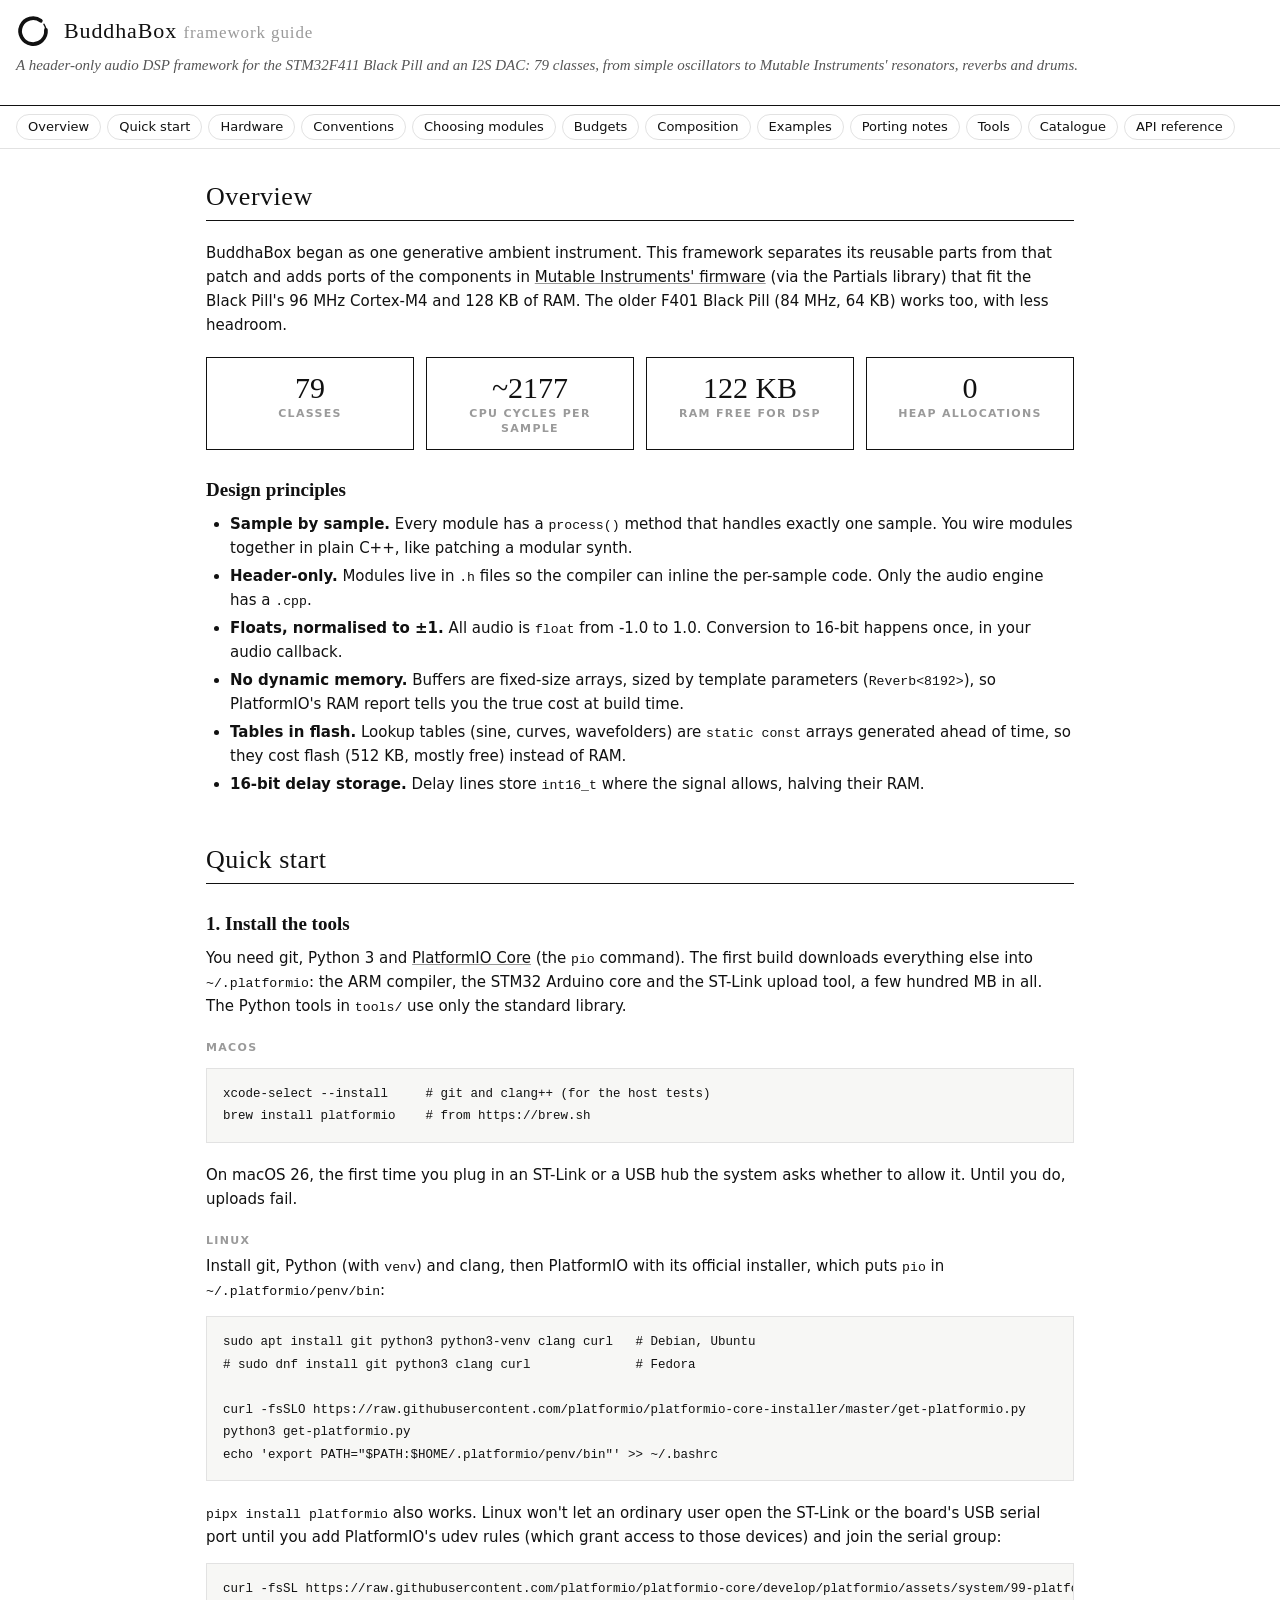
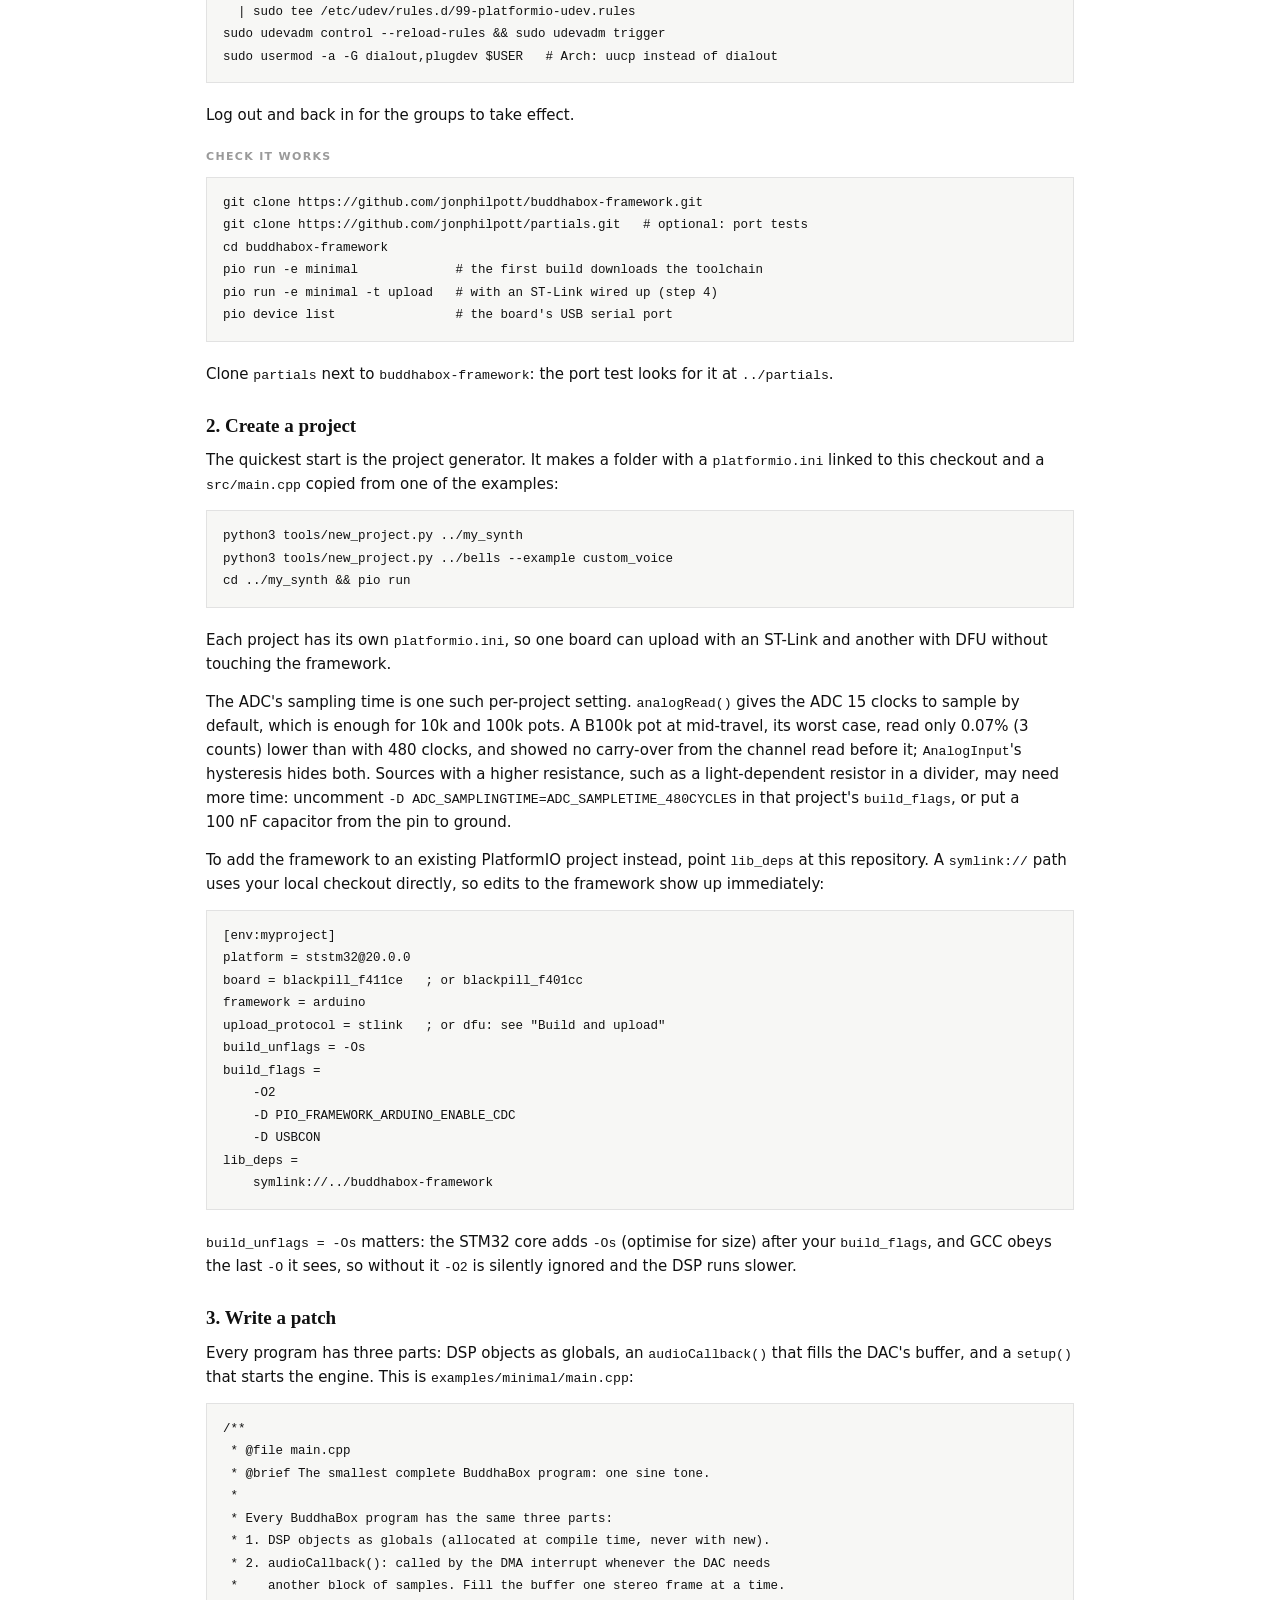
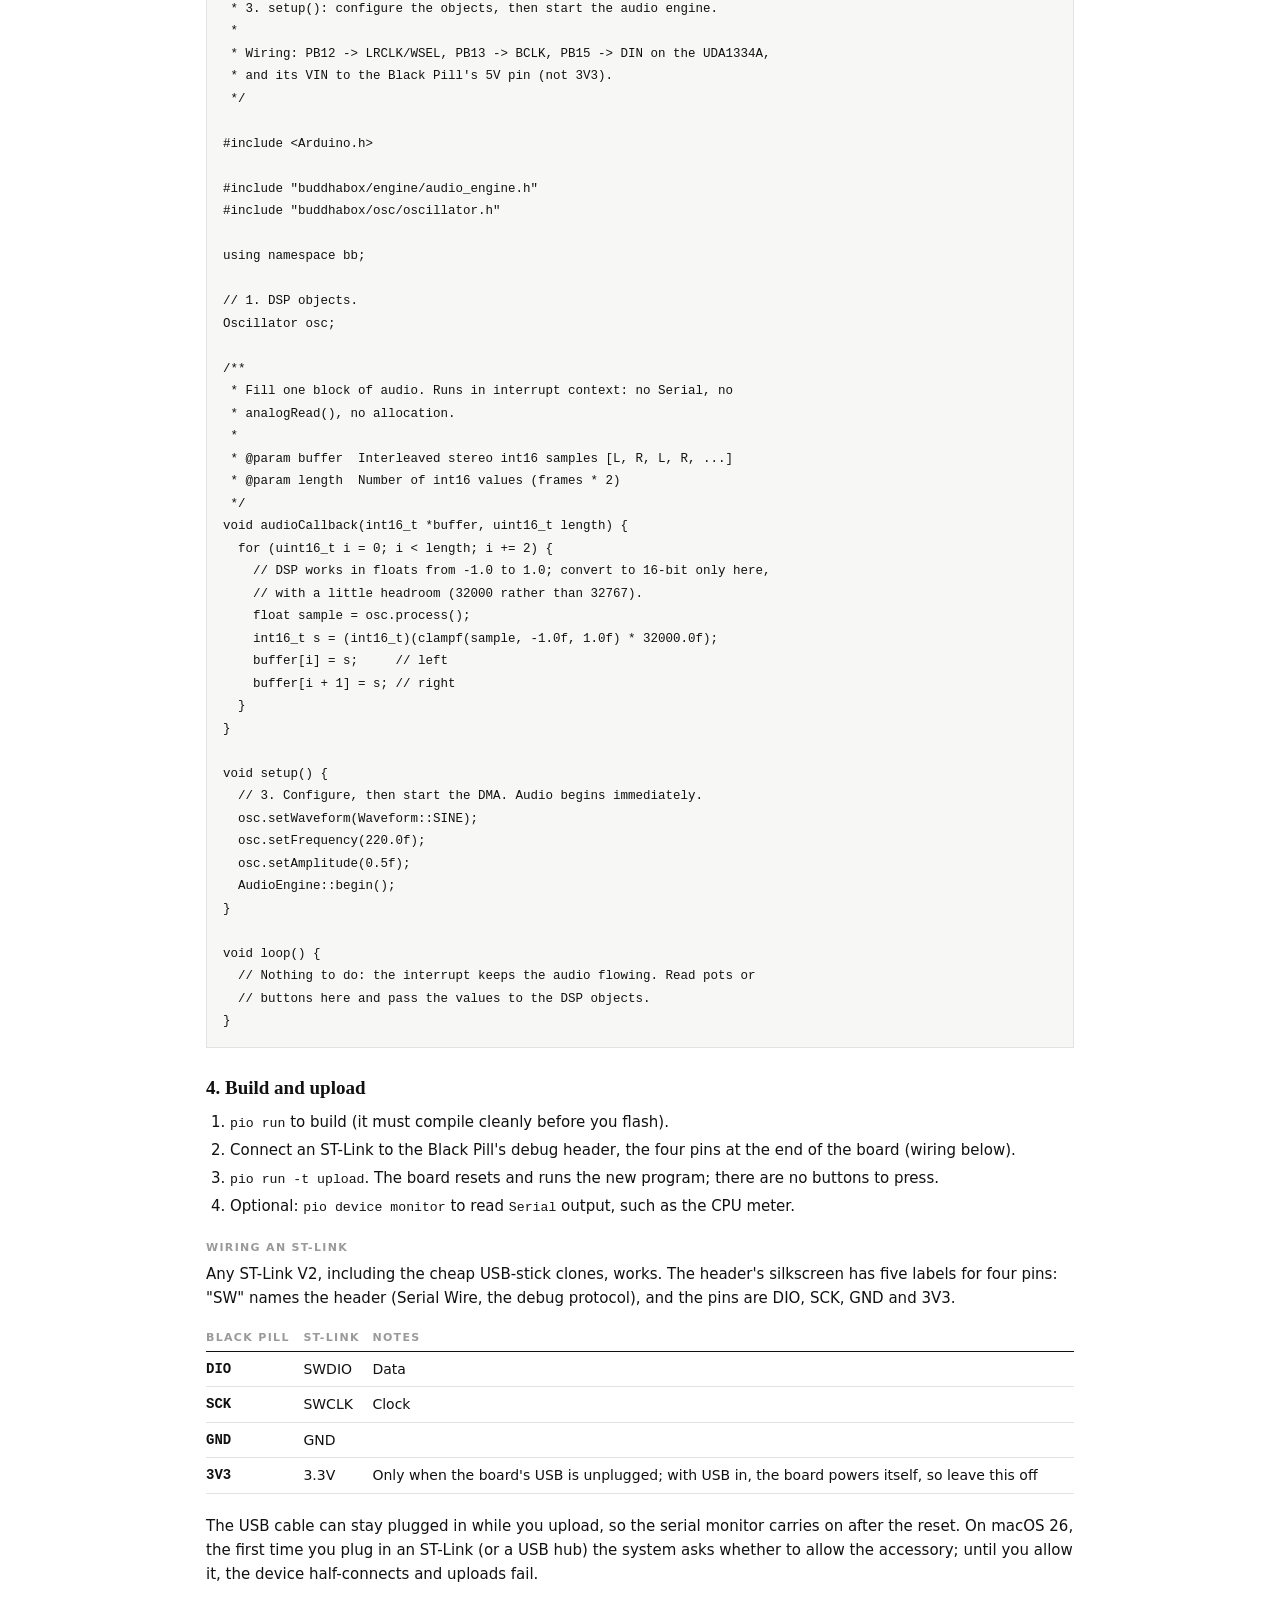
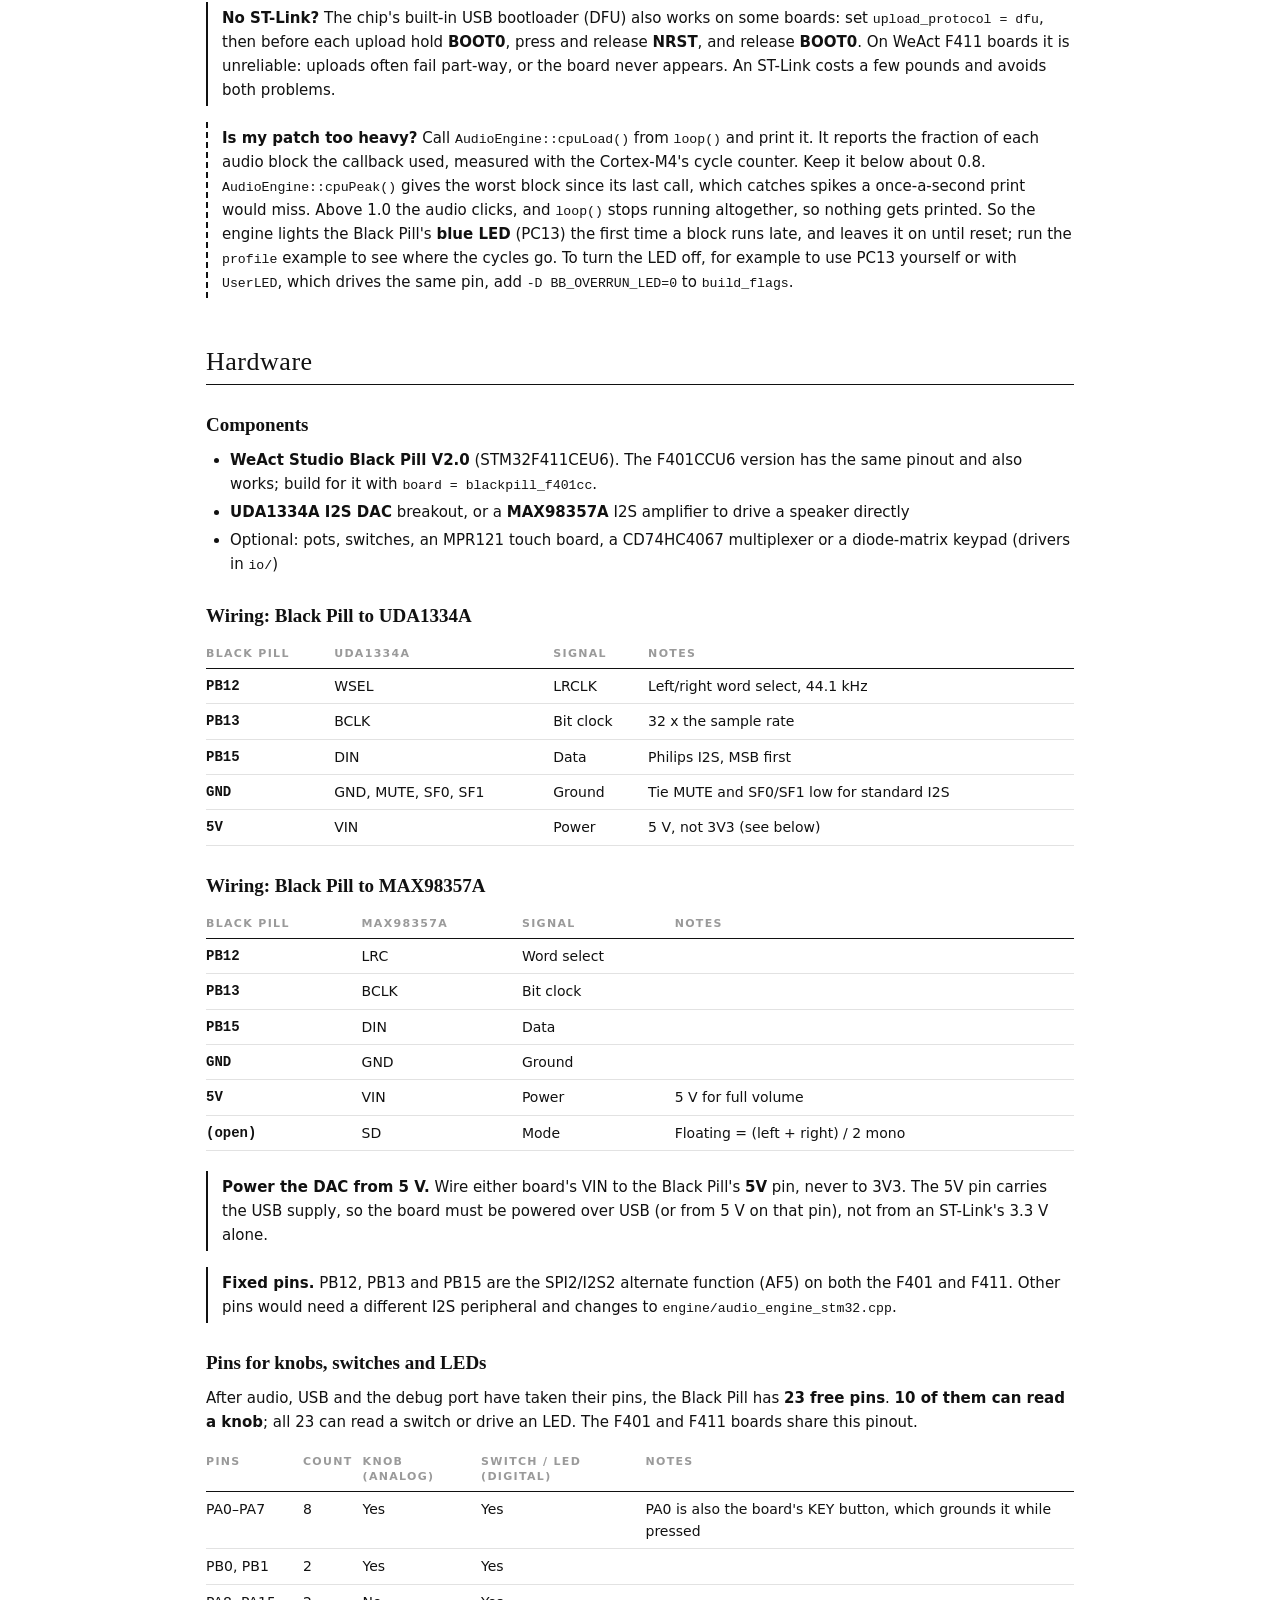
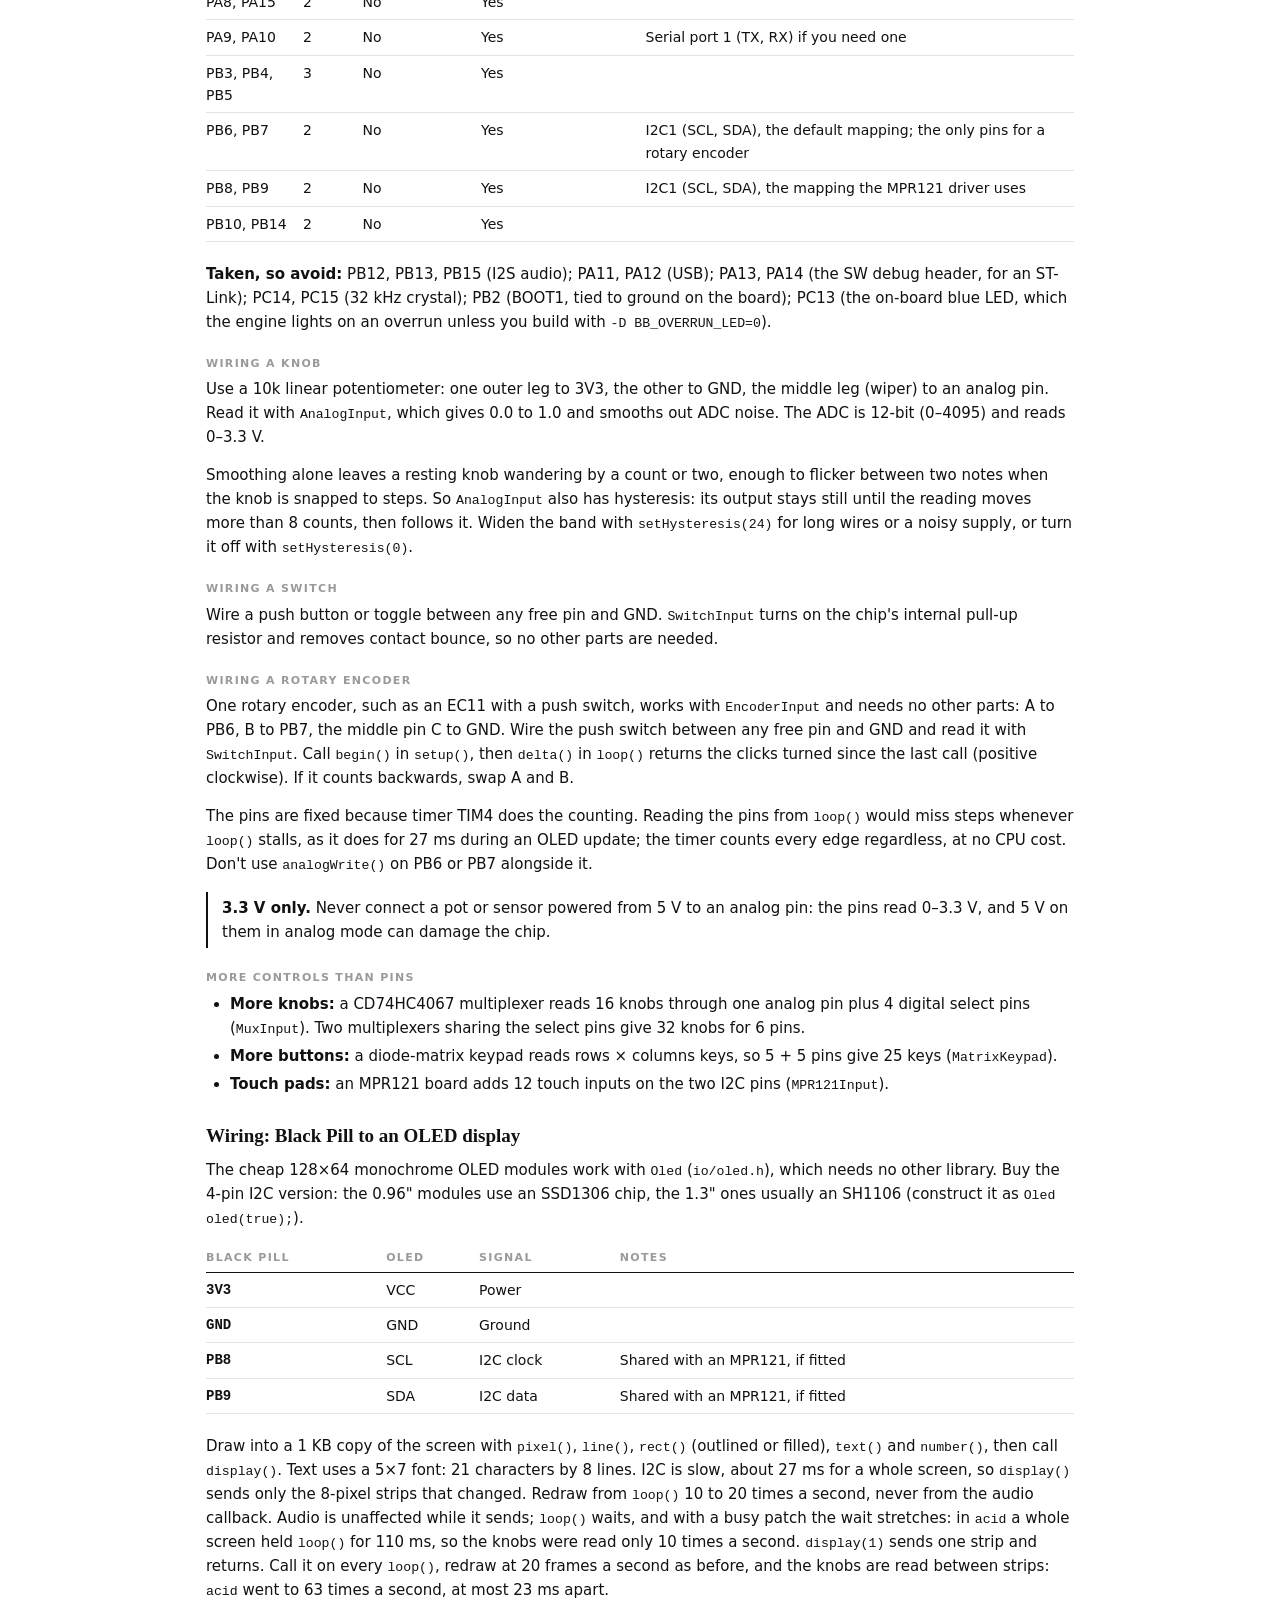
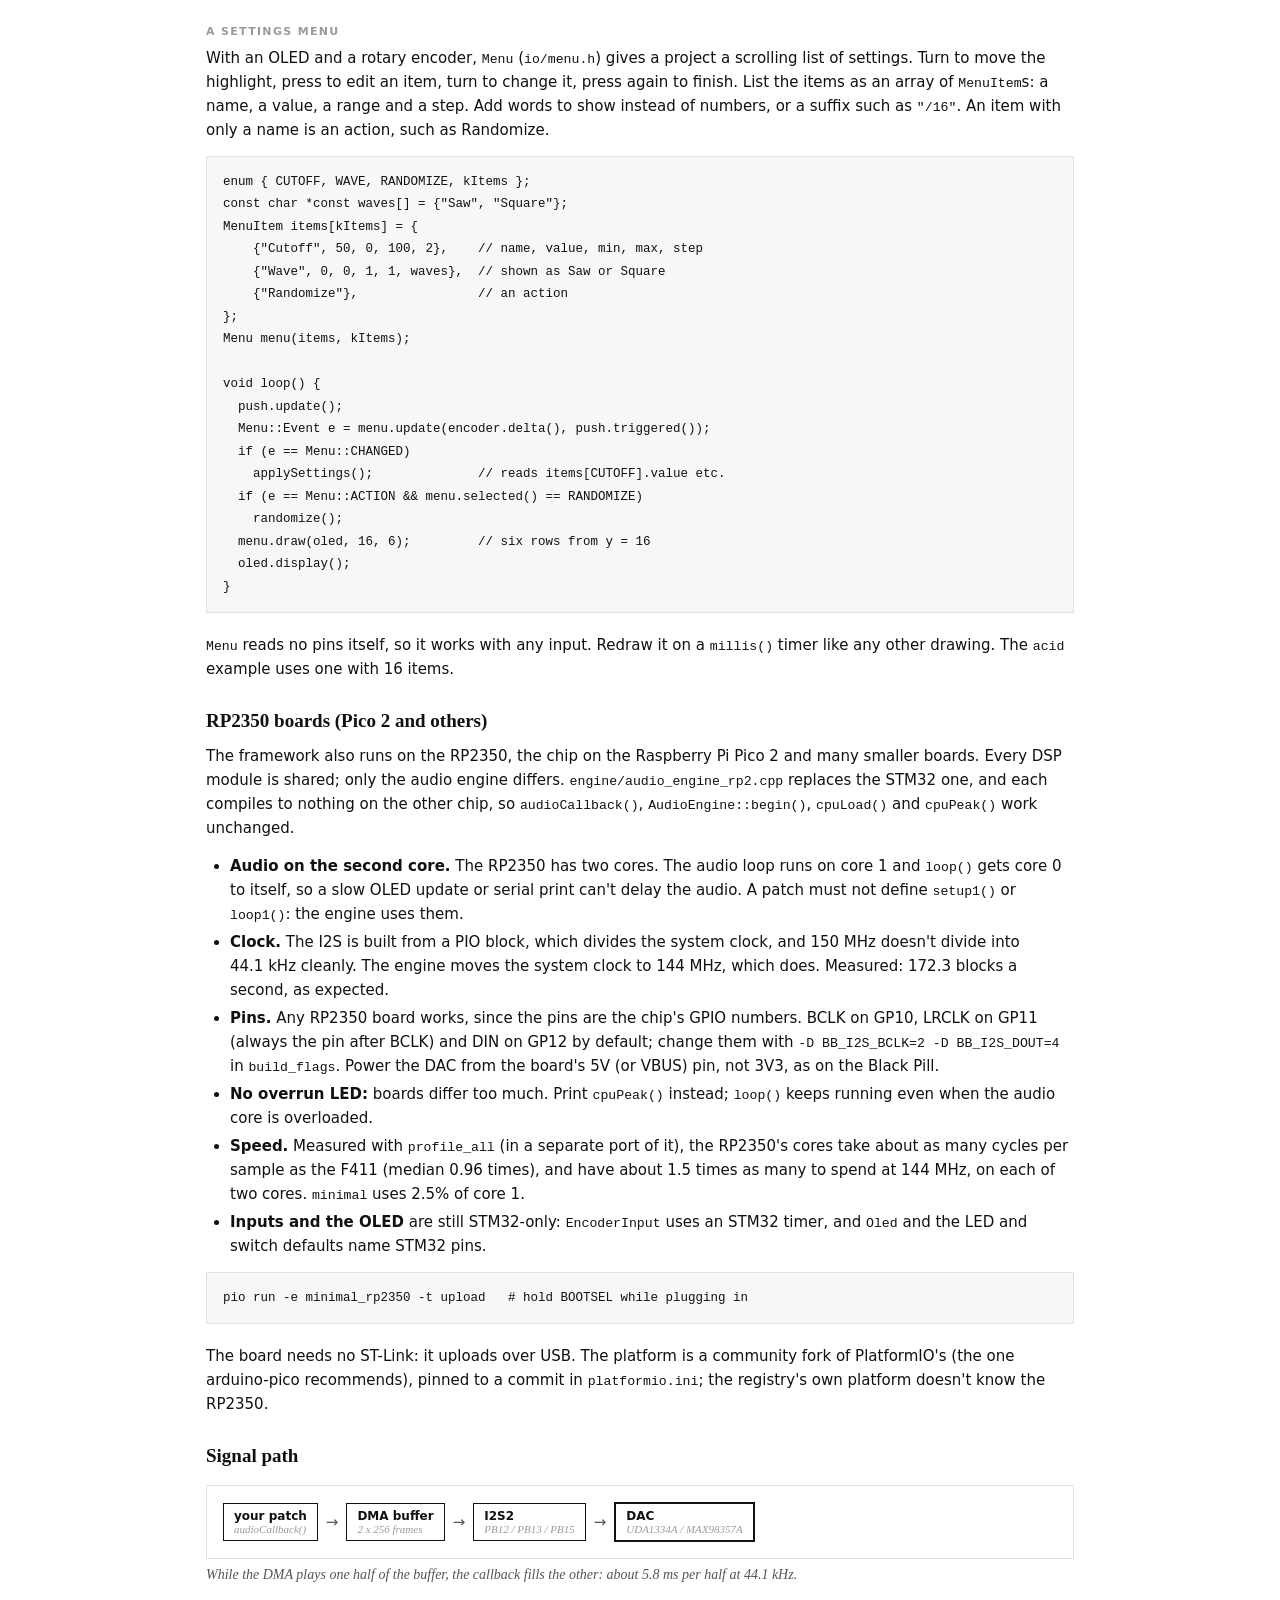
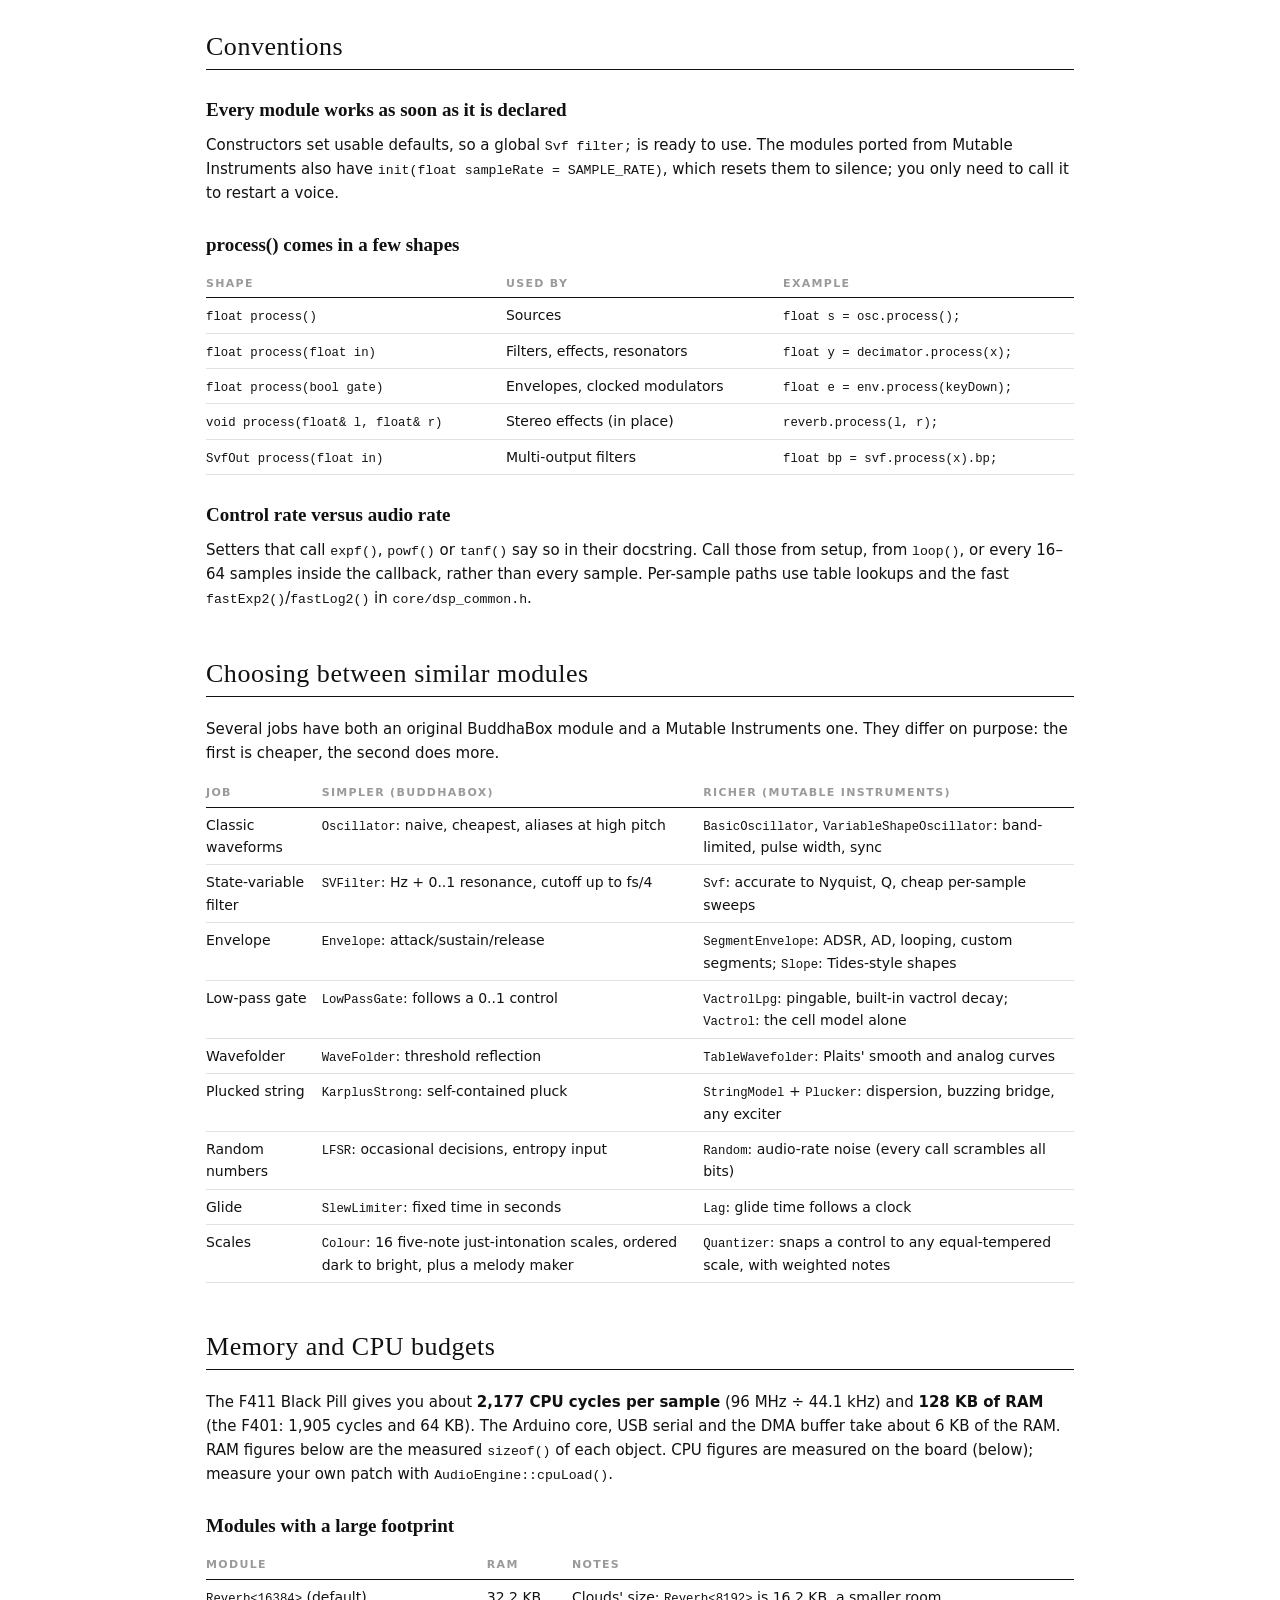
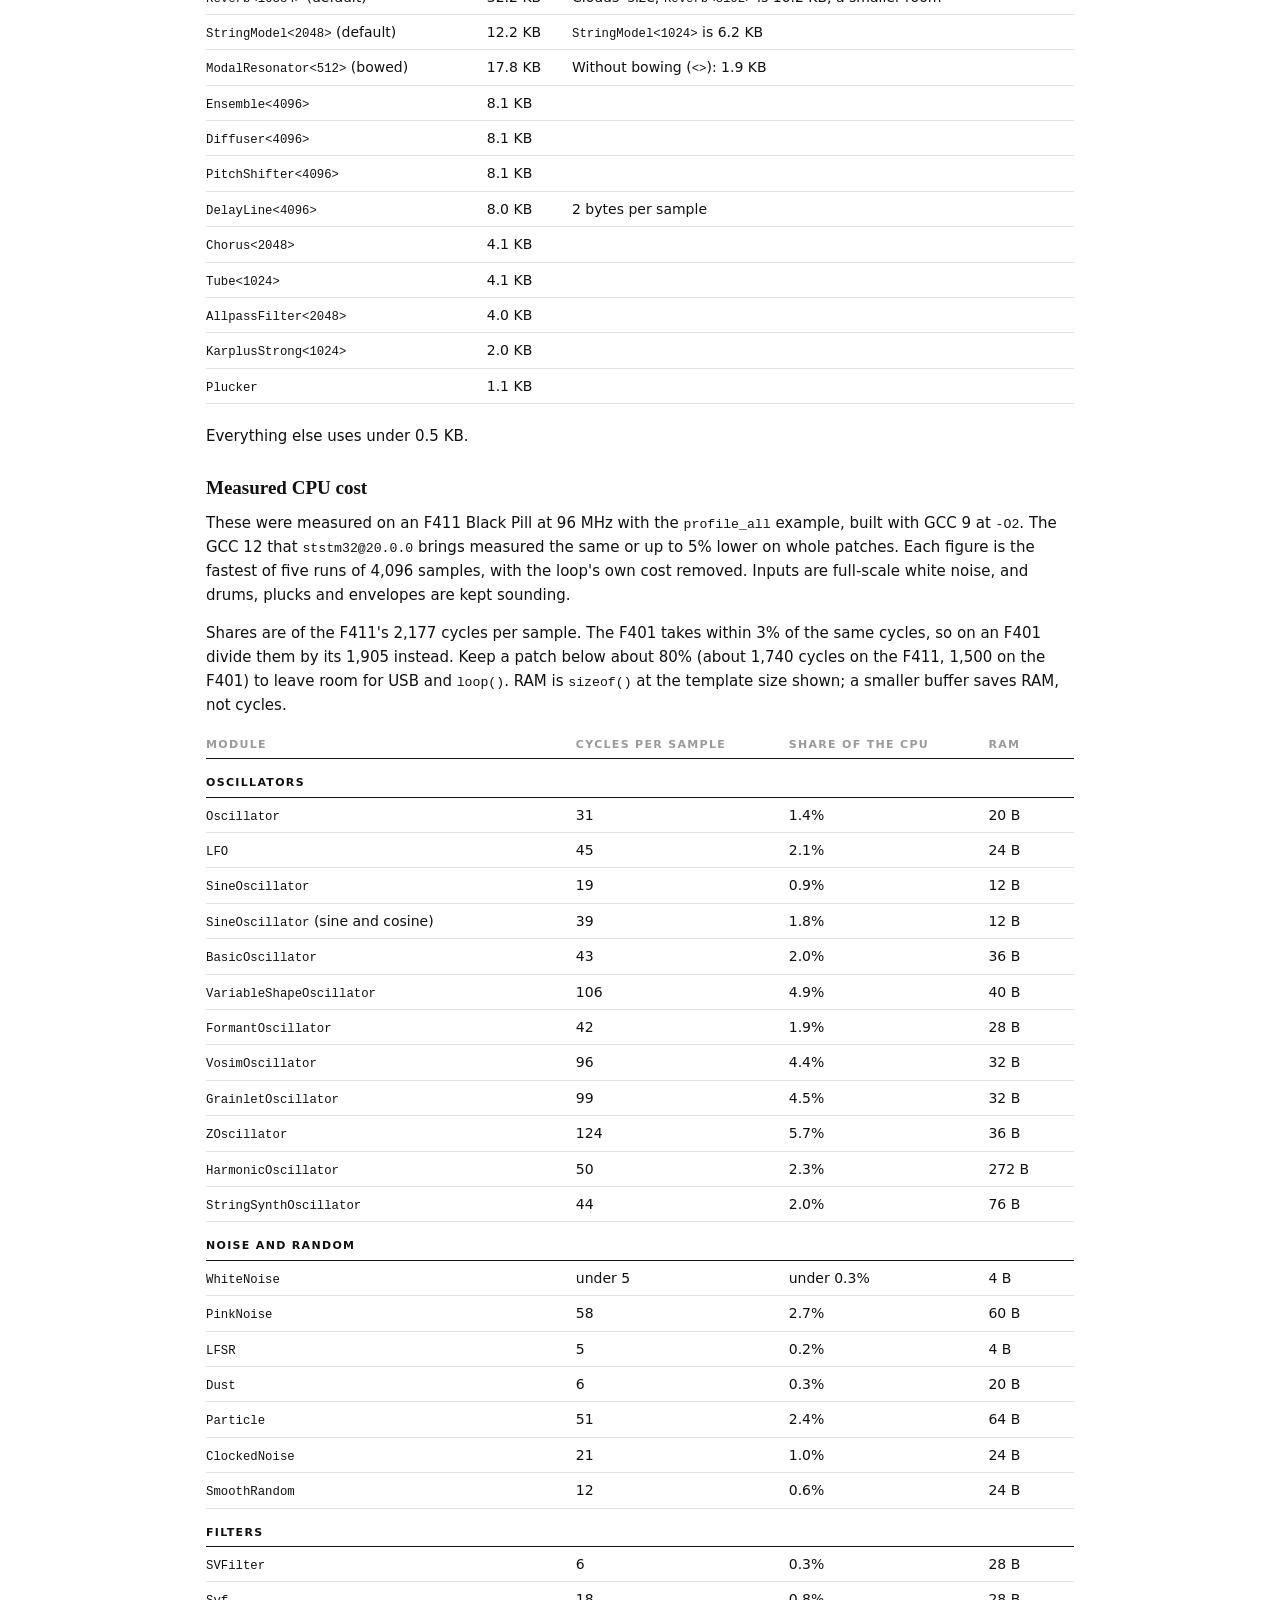
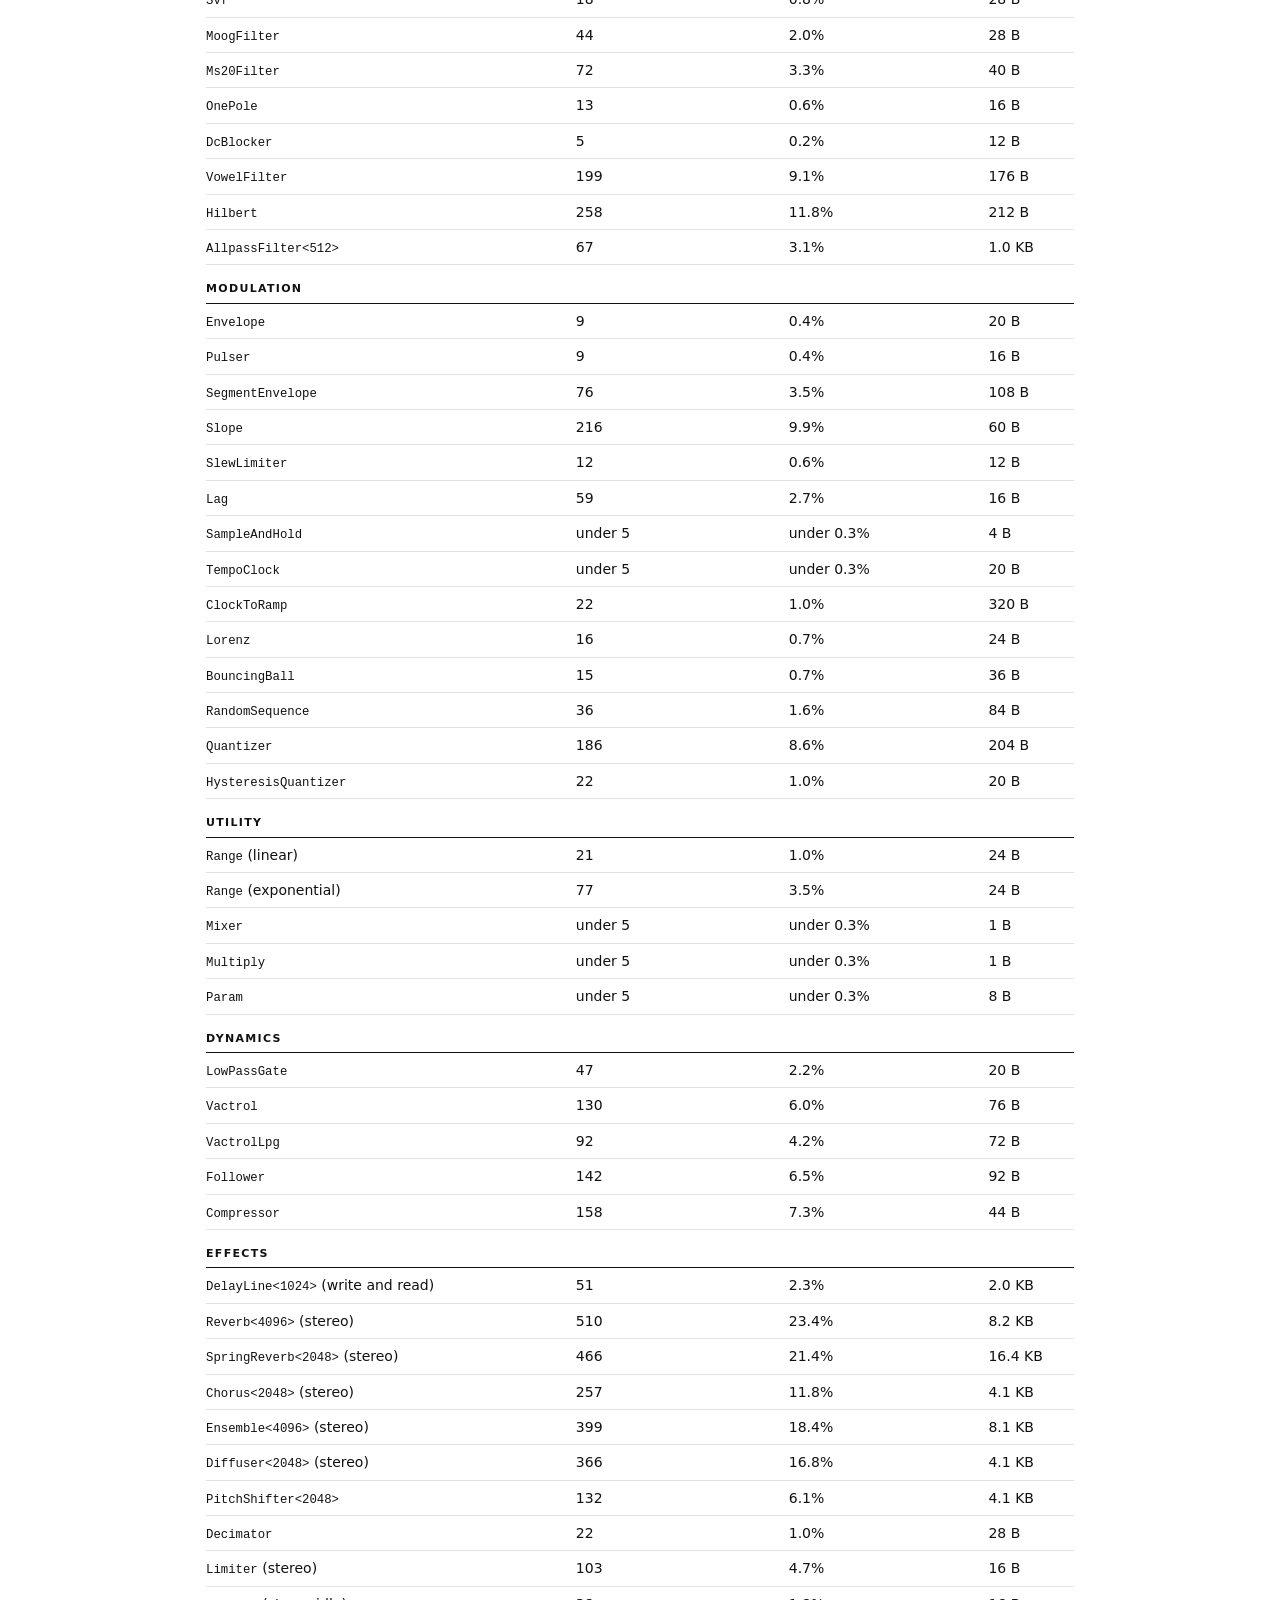
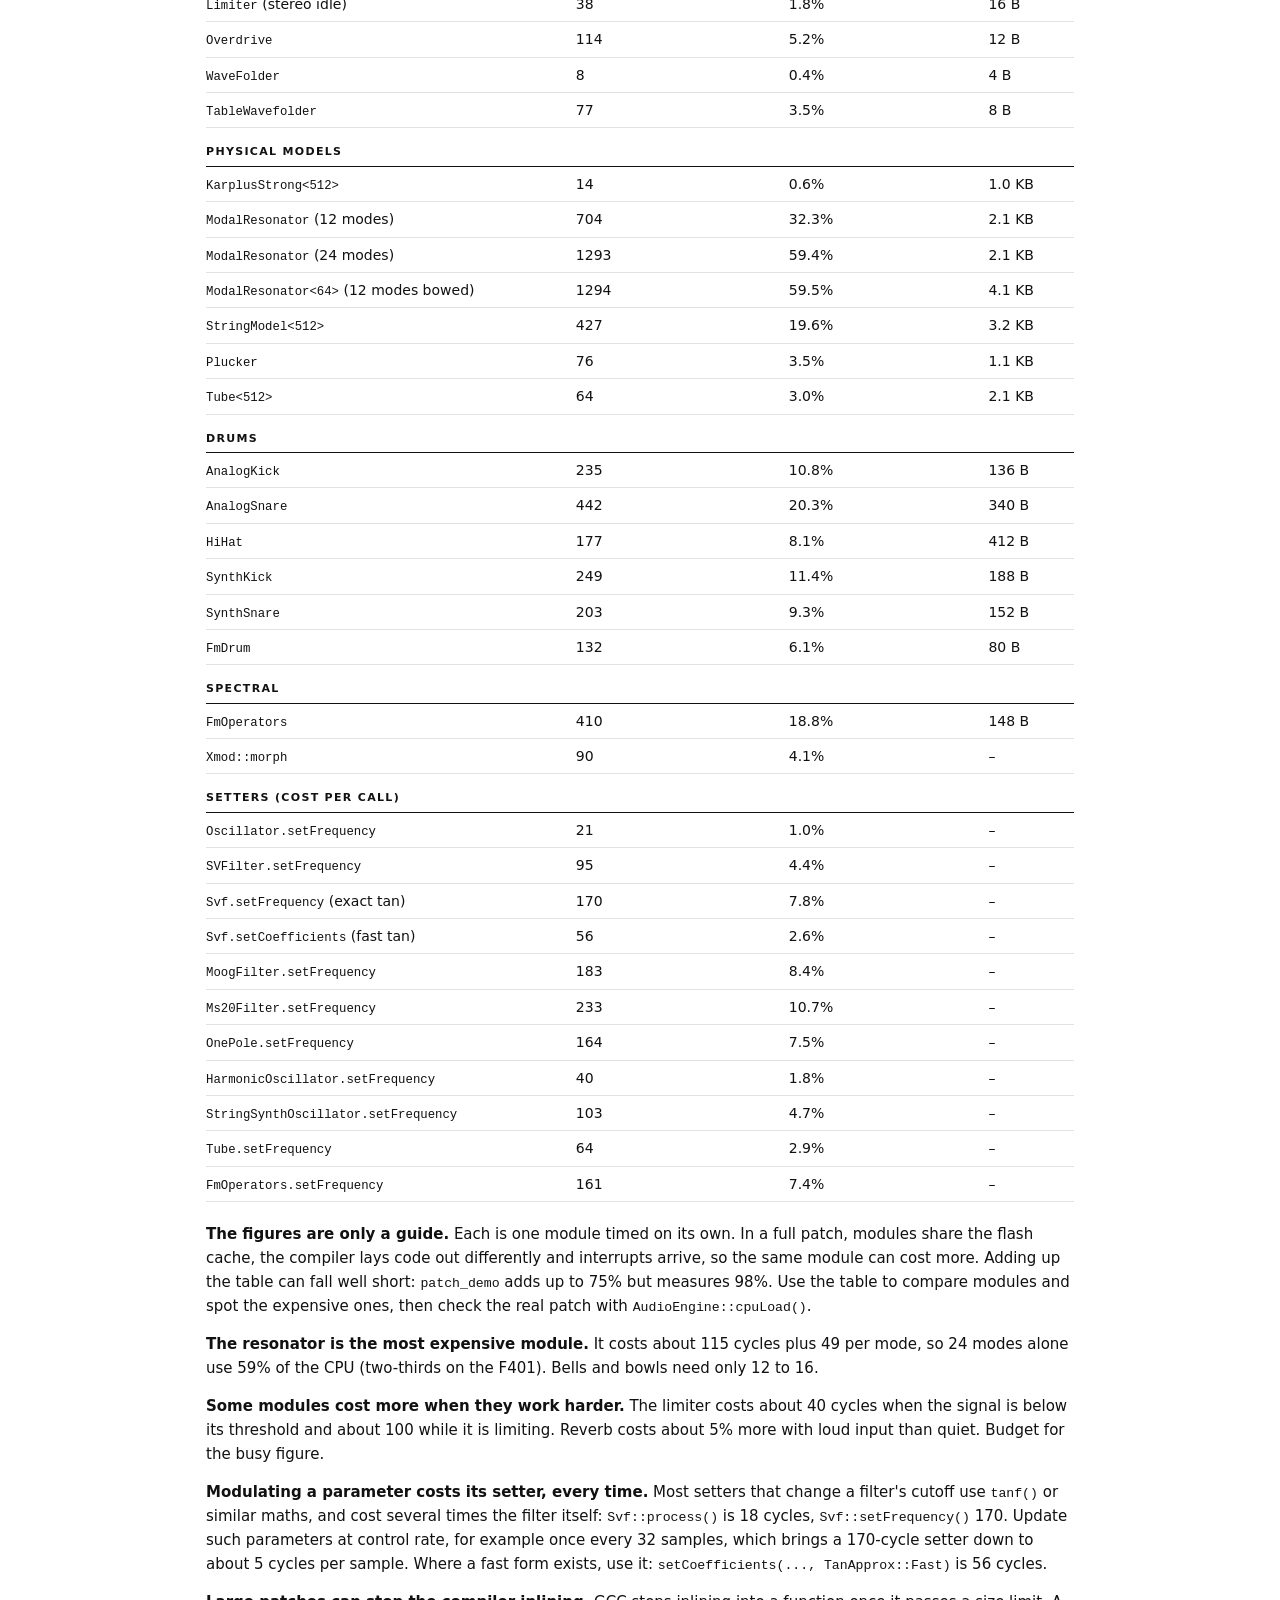
==== commit 5c0c4df7: "documentation update." ====
--- a/docs/index.html
+++ b/docs/index.html
@@ -136,13 +136,15 @@
 cd ../my_synth &amp;&amp; pio run</code></pre>
 <p>Each project has its own <code>platformio.ini</code>, so one board can
 upload with an ST-Link and another with DFU without touching the
-framework. For example, <code>analogRead()</code> gives the ADC 15
-clocks to sample by default. That is plenty for 10k and 100k pots: a
-B100k pot at mid-travel, its worst case, read only 0.07% (3 counts)
-lower than with 480 clocks, and showed no carry-over from the channel
-read before it. Both are hidden by <code>AnalogInput</code>'s
-hysteresis. Sources with a higher resistance, such as a light-dependent
-resistor in a divider, may need more time: uncomment
+framework.</p>
+<p>The ADC's sampling time is one such per-project setting.
+<code>analogRead()</code> gives the ADC 15 clocks to sample by default,
+which is enough for 10k and 100k pots. A B100k pot at mid-travel, its
+worst case, read only 0.07% (3 counts) lower than with 480 clocks, and
+showed no carry-over from the channel read before it;
+<code>AnalogInput</code>'s hysteresis hides both. Sources with a higher
+resistance, such as a light-dependent resistor in a divider, may need
+more time: uncomment
 <code>-D ADC_SAMPLINGTIME=ADC_SAMPLETIME_480CYCLES</code> in that
 project's <code>build_flags</code>, or put a 100&nbsp;nF capacitor from
 the pin to ground.</p>
@@ -518,8 +520,8 @@
 <section id="conventions">
 <h2>Conventions</h2>
 
-<h3>Every module works out of the box</h3>
-<p>Constructors set sensible defaults, so a global <code>Svf filter;</code>
+<h3>Every module works as soon as it is declared</h3>
+<p>Constructors set usable defaults, so a global <code>Svf filter;</code>
 is ready to use. The modules ported from Mutable Instruments also have
 <code>init(float sampleRate = SAMPLE_RATE)</code>, which resets them to
 silence; you only need to call it to restart a voice.</p>
@@ -547,7 +549,8 @@
 <section id="choosing">
 <h2>Choosing between similar modules</h2>
 <p>Several jobs have both an original BuddhaBox module and a Mutable
-Instruments one. They are deliberately different, not duplicates:</p>
+Instruments one. They differ on purpose: the first is cheaper, the
+second does more.</p>
 <table>
   <tr><th>Job</th><th>Simpler (BuddhaBox)</th><th>Richer (Mutable Instruments)</th></tr>
   <tr><td>Classic waveforms</td><td><code>Oscillator</code>: naive, cheapest, aliases at high pitch</td><td><code>BasicOscillator</code>, <code>VariableShapeOscillator</code>: band-limited, pulse width, sync</td></tr>
@@ -568,8 +571,9 @@
 
 <p>The F411 Black Pill gives you about <strong>2,177 CPU cycles per
 sample</strong> (96 MHz &divide; 44.1 kHz) and <strong>128 KB of RAM</strong>
-(the F401: 1,905 cycles and 64 KB), of which the Arduino core, USB serial and the DMA buffer take about 6 KB.
-RAM figures below are <code>sizeof()</code> of each object, measured.
+(the F401: 1,905 cycles and 64 KB). The Arduino core, USB serial and
+the DMA buffer take about 6 KB of the RAM. RAM figures below are the
+measured <code>sizeof()</code> of each object.
 CPU figures are measured on the board (below); measure your own patch
 with <code>AudioEngine::cpuLoad()</code>.</p>
 
@@ -592,18 +596,19 @@
 <p>Everything else uses under 0.5 KB.</p>
 
 <h3>Measured CPU cost</h3>
-<p>Measured on an F411 Black Pill at 96 MHz with the <code>profile_all</code>
-example (GCC 9, <code>-O2</code>; the GCC 12 that
-<code>ststm32@20.0.0</code> brings measured the same or up to 5% lower on
-whole patches), fastest of five runs of 4,096 samples,
-loop overhead removed. Inputs are full-scale white noise; drums, plucks
-and envelopes are kept sounding. Shares are of the F411's 2,177 cycles
-per sample. Cycle counts are within 3% of the 84 MHz F401's, so on an
-F401 divide them by its 1,905 instead. Keep a patch below about 80%
-(roughly 1,740 cycles on the F411, 1,500 on the F401) to leave room for
-USB and
-<code>loop()</code>. RAM is <code>sizeof()</code> at the template size
-shown; a smaller buffer saves RAM, not cycles.</p>
+<p>These were measured on an F411 Black Pill at 96 MHz with the
+<code>profile_all</code> example, built with GCC 9 at <code>-O2</code>.
+The GCC 12 that <code>ststm32@20.0.0</code> brings measured the same or
+up to 5% lower on whole patches. Each figure is the fastest of five runs
+of 4,096 samples, with the loop's own cost removed. Inputs are
+full-scale white noise, and drums, plucks and envelopes are kept
+sounding.</p>
+<p>Shares are of the F411's 2,177 cycles per sample. The F401 takes
+within 3% of the same cycles, so on an F401 divide them by its 1,905
+instead. Keep a patch below about 80% (about 1,740 cycles on the F411,
+1,500 on the F401) to leave room for USB and <code>loop()</code>. RAM is
+<code>sizeof()</code> at the template size shown; a smaller buffer saves
+RAM, not cycles.</p>
 <table>
   <tr><th>Module</th><th>Cycles per sample</th><th>Share of the CPU</th><th>RAM</th></tr>
   <tr><th colspan="4">Oscillators</th></tr>
@@ -709,17 +714,16 @@
   <tr><td><code>Tube.setFrequency</code></td><td>64</td><td>2.9%</td><td>&ndash;</td></tr>
   <tr><td><code>FmOperators.setFrequency</code></td><td>161</td><td>7.4%</td><td>&ndash;</td></tr>
 </table>
-<p><strong>Treat these as a rough guide.</strong> Each figure is one
-module timed on its own. In a full patch, modules share the flash cache,
-the compiler lays code out differently and interrupts arrive, so the
-same module can cost more. Adding up the table can badly underestimate a
-patch: <code>patch_demo</code> adds up to 75% but measures 98%. Use the
+<p><strong>The figures are only a guide.</strong> Each is one module
+timed on its own. In a full patch, modules share the flash cache, the
+compiler lays code out differently and interrupts arrive, so the same
+module can cost more. Adding up the table can fall well short:
+<code>patch_demo</code> adds up to 75% but measures 98%. Use the
 table to compare modules and spot the expensive ones, then check the
 real patch with <code>AudioEngine::cpuLoad()</code>.</p>
-<p><strong>The resonator dominates.</strong> It costs about 115 cycles plus
-49 per mode, so 24 modes alone use 59% of the CPU (two-thirds on
-the F401). 12&ndash;16 modes
-is plenty for bells and bowls.</p>
+<p><strong>The resonator is the most expensive module.</strong> It costs
+about 115 cycles plus 49 per mode, so 24 modes alone use 59% of the CPU
+(two-thirds on the F401). Bells and bowls need only 12 to 16.</p>
 <p><strong>Some modules cost more when they work harder.</strong> The
 limiter costs about 40 cycles when the signal is below its threshold and
 about 100 while it is limiting. Reverb costs about 5% more with loud
@@ -1119,29 +1123,31 @@
 menu: turn the encoder to pick an item, press to edit it, turn to change
 it. The items are Tempo, Cutoff, Resonance, Env Mod, Decay, Accent,
 Drive, Wave, Filter, Root (C1 to C3, shown by note name), Colour,
-Random, Chaos, Chaos Rate, Delay Time,
-Delay Mix, Feedback, Reverb and Randomize, which rolls a new sequence.
-Random is noisebox's "Turing machine": on each step, the chance of
-rewriting the step about to play (note, accent, slide and rest), so at
-0 the bar repeats and higher up it keeps changing. Chaos lets a
+Random, Chaos, Chaos Rate, Delay Time, Delay Mix, Feedback, Reverb and
+Randomize, which rolls a new sequence.</p>
+<p>Random is noisebox's "Turing machine": the chance, on each step, of
+rewriting the step about to play (note, accent, slide and rest). At 0
+the bar repeats; higher up it keeps changing. Chaos lets a
 <code>Lorenz</code> attractor wander the cutoff, up to two octaves either
-way, and the resonance; Chaos Rate runs from about one loop a minute to
-about 5 a second, slow enough for trance-style sweeps. The attractor is stepped only with each cutoff update (every 8
-samples), which costs an eighth as much as stepping it every sample.
-Filter switches between <code>Ms20Filter</code>, whose resonance keeps
+way, and the resonance. Chaos Rate runs from about one loop a minute,
+slow enough for long sweeps, to about 5 a second. The attractor is
+stepped only with each cutoff update (every 8 samples), which costs an
+eighth as much as stepping it every sample.</p>
+<p>Filter switches between <code>Ms20Filter</code>, whose resonance keeps
 the bass, and the Moog ladder, whose bass thins as resonance rises.
 The MS-20 turns its input down to a quarter inside the loop, so its
 clipper leaves room for the resonance to build from a full-scale saw,
-then turns the output back up; its peaks (about &plusmn;2.5) go on into
-the overdrive and the final soft clip.
-The voice then goes through a tempo-synced echo, 3/16 by default, whose
-repeats darken as they fade, and the spring reverb. Wiring as for
-<code>oled</code>, plus eight optional pots: Cutoff on PA1, Resonance
-PA2, Env Mod PA3, Decay PA4, Accent PA5, Drive PA6, Chaos PA7 and Delay
-Mix PB0; Tempo is set from the menu. Turning one sets its menu item, so the screen always shows
-where the knobs are. Set <code>kKnobs</code> to <code>false</code>
-without them. The patch uses 56% of the CPU, with Chaos, Chaos Rate and
-Random all at full, and 89&nbsp;KB of RAM.</p>
+then turns the output back up. Its peaks (about &plusmn;2.5) go on into
+the overdrive and the final soft clip. The voice then goes through a
+tempo-synced echo, 3/16 by default, whose repeats darken as they fade,
+and the spring reverb.</p>
+<p>Wiring as for <code>oled</code>, plus eight optional pots: Cutoff on
+PA1, Resonance PA2, Env Mod PA3, Decay PA4, Accent PA5, Drive PA6, Chaos
+PA7 and Delay Mix PB0; Tempo is set from the menu. Turning a pot sets
+its menu item, so the screen always shows where the knobs are. Set
+<code>kKnobs</code> to <code>false</code> without them. The patch uses
+56% of the CPU, with Chaos, Chaos Rate and Random all at full, and
+89&nbsp;KB of RAM.</p>
 <pre><code>pio run -e acid -t upload</code></pre>
 
 <h3>noisebox</h3>
@@ -1155,27 +1161,34 @@
 (the pulser, 4&nbsp;s to 30&nbsp;ms) PA5, Decay PA6, Random PA7 and
 Space (the spring) PB0. Random is the chance that each pulse rewrites
 the step about to play: at 0 the loop repeats forever, at full every
-note is new. The menu holds the main volume (applied after the final soft limit, so
-it changes only the level) and the routing: the mod oscillator's wave
-(triangle, saw, square or stepped noise), whether it follows the
-pitch as a ratio or runs free from 0.05&nbsp;Hz to 2&nbsp;kHz, how
-much it moves the folding, its own level, the pitch (chromatic, C1
-to C6, shown by note name: the root of the sequence's scale), a sine or analog
-fold curve, a Lorenz attractor wobbling Timbre and FM, the crusher,
-Ping or Drone for the gate, the sequence's length and scale, and the
-echo. Wiring as for <code>acid</code>.</p>
+note is new.</p>
+<p>The menu holds the main volume, applied after the final soft limit so
+it changes only the level, and the routing:</p>
+<ul>
+  <li>the mod oscillator's wave (triangle, saw, square or stepped
+    noise);</li>
+  <li>whether it follows the pitch as a ratio or runs free from
+    0.05&nbsp;Hz to 2&nbsp;kHz, how much it moves the folding, and its
+    own level;</li>
+  <li>the pitch, the root of the sequence's scale (chromatic, C1 to C6,
+    shown by note name);</li>
+  <li>a sine or analog fold curve, and a Lorenz attractor wobbling Timbre
+    and FM;</li>
+  <li>the crusher, Ping or Drone for the gate, the sequence's length and
+    scale, and the echo.</li>
+</ul>
+<p>Wiring as for <code>acid</code>.</p>
 <p>The spring runs at half the sample rate, with the gaps filled by
-straight-line interpolation. A
-real spring passes little above 5&nbsp;kHz, and
-<code>SpringReverb&lt;1024, 2&gt;</code> reaches 2 samples back where
-the full-rate tank reaches 4: the same time, so the chirp stays in
-place. It does sound crunchier, though. Nothing above 11&nbsp;kHz fits
-at half rate, and averaging pairs of samples on the way in removes only
-part of the bright fold and noise above that; the rest folds back down
-to the wrong pitches inside the spring. That suits this patch. For a
-clean spring, low-pass the input properly first, or run it at the full
-rate. The
-crusher is skipped at 0, since it cost about 5% even when passing
+straight-line interpolation. A real spring passes little above
+5&nbsp;kHz, and <code>SpringReverb&lt;1024, 2&gt;</code> reaches 2
+samples back where the full-rate tank reaches 4: the same time, so the
+chirp stays in place. It does sound crunchier. Nothing above
+11&nbsp;kHz fits at half rate, and averaging pairs of samples on the way
+in removes only part of the bright fold and noise above that; the rest
+folds back down to the wrong pitches inside the spring. That suits this
+patch. For a clean spring, low-pass the input properly first, or run it
+at the full rate.</p>
+<p>The crusher is skipped at 0, since it cost about 5% even when passing
 the sound straight through. The patch measured 71&ndash;74% of the CPU
 on the board whatever the settings, with <code>loop()</code> running
 66 times a second, and uses 50&nbsp;KB of RAM.</p>
@@ -1265,8 +1278,8 @@
 
 <h3>profile</h3>
 <p>Measures each module's cost on the board, in cycles per sample and as
-a share of the 2,177-cycle budget (1,905 on the F401), and prints a table over USB serial
-every few seconds. It never starts the audio engine. A patch over 100%
+a share of the 2,177-cycle budget (1,905 on the F401), and prints a
+table over USB serial every few seconds. It never starts the audio engine. A patch over 100%
 starves <code>loop()</code>, so its own meter can never print; the
 profiler reports regardless. The modules are set up as in
 <code>singing_bowls</code>, and the last row predicts that patch's load.
@@ -1280,8 +1293,9 @@
 read. It refines <code>profile</code> in four ways: interrupts are off
 while timing, each module keeps the fastest of five runs, the cost of the
 empty loop is subtracted, and each module is timed in its own small
-function so the compiler inlines it as it would in a real patch. Drums and plucks are re-struck and envelopes
-re-gated every 2,048 samples, so each module is timed while it sounds.</p>
+function so the compiler inlines it as it would in a real patch. Drums
+and plucks are re-struck and envelopes re-gated every 2,048 samples, so
+each module is timed while it sounds.</p>
 <pre><code>pio run -e profile_all -t upload
 pio device monitor</code></pre>
 <table>
@@ -1290,7 +1304,7 @@
   <tr><td><code>header</code></td><td>Path under <code>src/buddhabox</code>, to match rows to the reference</td></tr>
   <tr><td><code>cycles_per_sample</code></td><td>Cost per <code>process()</code> call, loop overhead removed</td></tr>
   <tr><td><code>ram_bytes</code></td><td><code>sizeof()</code> the object at that template size</td></tr>
-  <tr><td><code>pct_of_budget</code></td><td>Share of the 1,905-cycle budget</td></tr>
+  <tr><td><code>pct_of_budget</code></td><td>Share of the board's budget: 2,177 cycles on the F411, 1,905 on the F401</td></tr>
 </table>
 <p>Template sizes are small so that everything fits in RAM at once; buffer
 size changes RAM, not cycles. Tight loops stay in the flash accelerator's
@@ -1361,8 +1375,9 @@
 800 Hz rather than the 4,040 Hz a straight line gives.
 <code>Range</code> also takes an LFO's &minus;1 to 1
 (<code>setInput(-1, 1)</code>) and runs backwards if its ends are
-swapped. Cables into one input add up; to add signals once and send the sum to
-several places, use a <code>Mixer</code> (four inputs, levels set by the
+swapped.</p>
+<p>Cables into one input add up. To add signals once and send the sum
+to several places, use a <code>Mixer</code> (four inputs, levels set by the
 cable amounts, chained for more). Cables only add, so to let one signal
 scale another (a knob setting an LFO's depth, an envelope as a VCA) use
 <code>Multiply</code>. All three live in <code>util/</code>, with
@@ -1377,7 +1392,7 @@
 mode), plus each modulated setter's cost divided by
 <code>control_every</code>. RAM includes the framework's own 6 KB and
 scales each buffer to its template size. The RAM estimate is close;
-the CPU estimate is a rough guide and can be well below the real load.
+the CPU estimate can be well below the real load.
 The build reports the real RAM, and the starter <code>main.cpp</code>
 prints the real CPU.</p>
 <p><code>examples/patch_demo</code> uses all three kinds: a clock
@@ -1395,8 +1410,9 @@
 <code>patch::osc</code>. The starter <code>main.cpp</code> prints
 <code>cpuLoad()</code> and <code>cpuPeak()</code> over USB serial once a
 second, to check the estimate. Names the generator invents end in
-<code>_</code> (<code>osc_v_</code>), so module ids may not. The tool writes <code>main.cpp</code> only if it
-does not exist, so your code there is never overwritten.</p>
+<code>_</code> (<code>osc_v_</code>), so module ids may not. The tool
+writes <code>main.cpp</code> only if it does not exist, so it never
+overwrites your code.</p>
 <p>Each module's inputs, outputs and setters come from
 <code>tools/modules.json</code>, which <code>tools/gen_modules.py</code>
 reads from the headers: <code>process()</code> arguments are inputs; its
@@ -1605,7 +1621,7 @@
 <a href="reference.html">reference</a>.</p>
 <!-- CATALOGUE -->
 <h3>Core</h3><div class="catalogue">
-<div><a href="reference.html#dsp-common-h">dsp_common.h</a> — Shared constants, types, and utility functions for the BuddhaBox DSP</div>
+<div><a href="reference.html#dsp-common-h">dsp_common.h</a> — Shared constants, types, and utility functions for the BuddhaBox DSP framework.</div>
 <div><a href="reference.html#midi-utils-h">midi_utils.h</a> — MIDI note number to frequency conversion and note constants.</div>
 <div><a href="reference.html#lfsr">LFSR</a>, <a href="reference.html#random">Random</a> — LFSR-based random number generator for non-audio randomness.</div>
 </div>
@@ -1640,7 +1656,7 @@
 <div><a href="reference.html#moogfilter">MoogFilter</a> — 4-pole Moog ladder filter approximation with resonance.</div>
 <div><a href="reference.html#ms20filter">Ms20Filter</a> — MS-20 low-pass filter: resonance that screams but keeps the bass.</div>
 <div><a href="reference.html#onepoleout">OnePoleOut</a>, <a href="reference.html#onepole">OnePole</a> — Zero-delay-feedback one-pole low-pass / high-pass filter.</div>
-<div><a href="reference.html#svfilter">SVFilter</a> — State Variable Filter (SVF) with simultaneous low/high/bandpass</div>
+<div><a href="reference.html#svfilter">SVFilter</a> — State Variable Filter (SVF) with simultaneous low/high/bandpass outputs.</div>
 <div><a href="reference.html#svfout">SvfOut</a>, <a href="reference.html#svf">Svf</a> — Zero-delay-feedback state-variable filter (stmlib&#x27;s Svf).</div>
 <div><a href="reference.html#vowelfilter">VowelFilter</a> — A &quot;talking&quot; filter: five formant band-passes, from Plaits.</div>
 </div>
@@ -1649,22 +1665,22 @@
 <div><a href="reference.html#tempoclock">TempoClock</a> — Sample-accurate tempo clock for synchronizing events and sequencing.</div>
 <div><a href="reference.html#clocktoramp">ClockToRamp</a> — Turns a clock into a smooth phase ramp (Tides 2 / Marbles).</div>
 <div><a href="reference.html#colour">Colour</a> — Five-note just-intonation scales (&quot;colours&quot;) plus a melody maker.</div>
-<div><a href="reference.html#envelope">Envelope</a> — Attack-Release (AR) envelope generator for shaping amplitude over</div>
+<div><a href="reference.html#envelope">Envelope</a> — Attack-Release (AR) envelope generator for shaping amplitude over time.</div>
 <div><a href="reference.html#hysteresisquantizer">HysteresisQuantizer</a> — Turns a 0..1 knob into N steps without flicker at the edges.</div>
 <div><a href="reference.html#lag">Lag</a> — Clock-synchronised glide between steps: Marbles&#x27; &quot;steps&quot; control.</div>
 <div><a href="reference.html#lorenz">Lorenz</a> — Lorenz attractor: a chaotic, never-repeating modulation source.</div>
-<div><a href="reference.html#pulser">Pulser</a> — A timing pulse generator that fires once or repeats, Buchla</div>
+<div><a href="reference.html#pulser">Pulser</a> — A timing pulse generator that fires once or repeats, Buchla Easel style.</div>
 <div><a href="reference.html#quantizer">Quantizer</a> — Weighted scale quantizer from Marbles.</div>
 <div><a href="reference.html#randomsequence">RandomSequence</a> — Random values that can loop: Marbles&#x27; &quot;déjà vu&quot; control.</div>
 <div><a href="reference.html#sampleandhold">SampleAndHold</a> — Sample and Hold — captures and freezes an input on a trigger.</div>
 <div><a href="reference.html#segmentenvelope">SegmentEnvelope</a> — Peaks&#x27; multi-segment envelope: ADSR, AD, AR, looping, or custom.</div>
-<div><a href="reference.html#sequentialvoltage">SequentialVoltage</a> — A five-step sequencer, after the Buchla Easel&#x27;s sequential</div>
+<div><a href="reference.html#sequentialvoltage">SequentialVoltage</a> — A five-step sequencer, after the Buchla Easel&#x27;s sequential voltage source.</div>
 <div><a href="reference.html#slewlimiter">SlewLimiter</a> — Slew limiter with independent rise and fall times.</div>
 <div><a href="reference.html#slope">Slope</a> — Tides 2 function generator: envelope, LFO or oscillator.</div>
 </div>
 <h3>Utilities</h3><div class="catalogue">
 <div><a href="reference.html#mixer">Mixer</a> — Mixer: adds up to four signals into one.</div>
-<div><a href="reference.html#multiply">Multiply</a> — Multiply: one signal times another (a VCA, depth control or</div>
+<div><a href="reference.html#multiply">Multiply</a> — Multiply: one signal times another (a VCA, depth control or ring modulator).</div>
 <div><a href="reference.html#param">Param</a> — Param: a value your own code sets and a patch&#x27;s cables read.</div>
 <div><a href="reference.html#range">Range</a> — Range: rescale a control signal, in a straight line or in octaves.</div>
 </div>
@@ -1678,7 +1694,7 @@
 <h3>Effects</h3><div class="catalogue">
 <div><a href="reference.html#chorus">Chorus</a> — Rings&#x27; stereo chorus: gentle, slow and wide.</div>
 <div><a href="reference.html#decimator">Decimator</a> — Anti-aliased sample-rate reducer from Plaits.</div>
-<div><a href="reference.html#delayline">DelayLine</a> — Delay line with interpolated reads for echo, chorus, and</div>
+<div><a href="reference.html#delayline">DelayLine</a> — Delay line with interpolated reads for echo, chorus, and Karplus-Strong.</div>
 <div><a href="reference.html#diffuser">Diffuser</a> — Clouds&#x27; stereo diffuser: four all-passes per channel.</div>
 <div><a href="reference.html#ensemble">Ensemble</a> — Rings&#x27; string-machine ensemble: a lush, shimmering chorus.</div>
 <div><a href="reference.html#fxengine">FxEngine</a> — Toolkit for delay-based effects (Clouds/Rings/Elements FxEngine).</div>
@@ -1686,7 +1702,7 @@
 <div><a href="reference.html#overdrive">Overdrive</a> — Level-compensated soft-clipping overdrive from Plaits.</div>
 <div><a href="reference.html#pitchshifter">PitchShifter</a> — Clouds&#x27; delay-line pitch shifter.</div>
 <div><a href="reference.html#reverb">Reverb</a> — Stereo plate-style reverb from Rings, Elements and Clouds.</div>
-<div><a href="reference.html#springreverb">SpringReverb</a> — A two-spring tank: the drippy, boingy reverb of guitar amps and</div>
+<div><a href="reference.html#springreverb">SpringReverb</a> — A two-spring tank: the drippy, boingy reverb of guitar amps and the Buchla Easel.</div>
 <div><a href="reference.html#tablewavefolder">TableWavefolder</a> — Plaits&#x27; table wavefolder: sine fold and analog-circuit fold.</div>
 <div><a href="reference.html#wavefolder">WaveFolder</a> — Single-stage wave folder for west-coast/Buchla-style synthesis.</div>
 </div>
@@ -1694,7 +1710,7 @@
 <div><a href="reference.html#karplusstrong">KarplusStrong</a> — Karplus-Strong plucked string synthesis.</div>
 <div><a href="reference.html#modalresonator">ModalResonator</a> — Rings&#x27; modal resonator: struck or bowed strings, bars and bells.</div>
 <div><a href="reference.html#plucker">Plucker</a> — Rings&#x27; pick/finger exciter for StringModel and ModalResonator.</div>
-<div><a href="reference.html#stringmodel">StringModel</a> — Elements&#x27; string: Karplus-Strong with dispersion and a buzzing</div>
+<div><a href="reference.html#stringmodel">StringModel</a> — Elements&#x27; string: Karplus-Strong with dispersion and a buzzing bridge.</div>
 <div><a href="reference.html#tube">Tube</a> — Elements&#x27; reed-and-tube wind model.</div>
 </div>
 <h3>Drums</h3><div class="catalogue">
@@ -1713,9 +1729,9 @@
 <div><a href="reference.html#analoginput">AnalogInput</a> — Smoothed analog input reader for external sensors.</div>
 <div><a href="reference.html#encoderinput">EncoderInput</a> — One rotary encoder, counted in hardware by timer TIM4.</div>
 <div><a href="reference.html#userled">UserLED</a> — Driver for the onboard user LED (PC13) on the Black Pill.</div>
-<div><a href="reference.html#matrixkeypad">MatrixKeypad</a> — 5×5 diode matrix keypad — debounced input with per-key</div>
+<div><a href="reference.html#matrixkeypad">MatrixKeypad</a> — 5×5 diode matrix keypad — debounced input with per-key trigger/hold/release detection and N-key rollover.</div>
 <div><a href="reference.html#menuitem">MenuItem</a>, <a href="reference.html#menu">Menu</a> — A scrolling settings menu on an Oled, driven by an encoder.</div>
-<div><a href="reference.html#mpr121input">MPR121Input</a> — MPR121 capacitive touch controller — standalone I2C driver</div>
+<div><a href="reference.html#mpr121input">MPR121Input</a> — MPR121 capacitive touch controller — standalone I2C driver with per-electrode trigger/hold/release detection.</div>
 <div><a href="reference.html#muxinput">MuxInput</a> — CD74HC4067 16-channel analog multiplexer driver.</div>
 <div><a href="reference.html#oled">Oled</a> — Driver for 128x64 monochrome I2C OLED displays (SSD1306, SH1106).</div>
 <div><a href="reference.html#switchinput">SwitchInput</a> — Debounced digital switch input with trigger/hold/release detection.</div>
--- a/docs/style.css
+++ b/docs/style.css
@@ -165,6 +165,11 @@
   margin: 0 0 4px;
 }
 .include { font: 12.5px var(--mono); color: var(--ink-3); }
+.class-meta {
+  font-size: 13px;
+  color: var(--ink-3);
+  margin: 0 0 10px;
+}
 .method-block {
   border-left: 1px solid var(--line);
   padding: 2px 0 2px 14px;
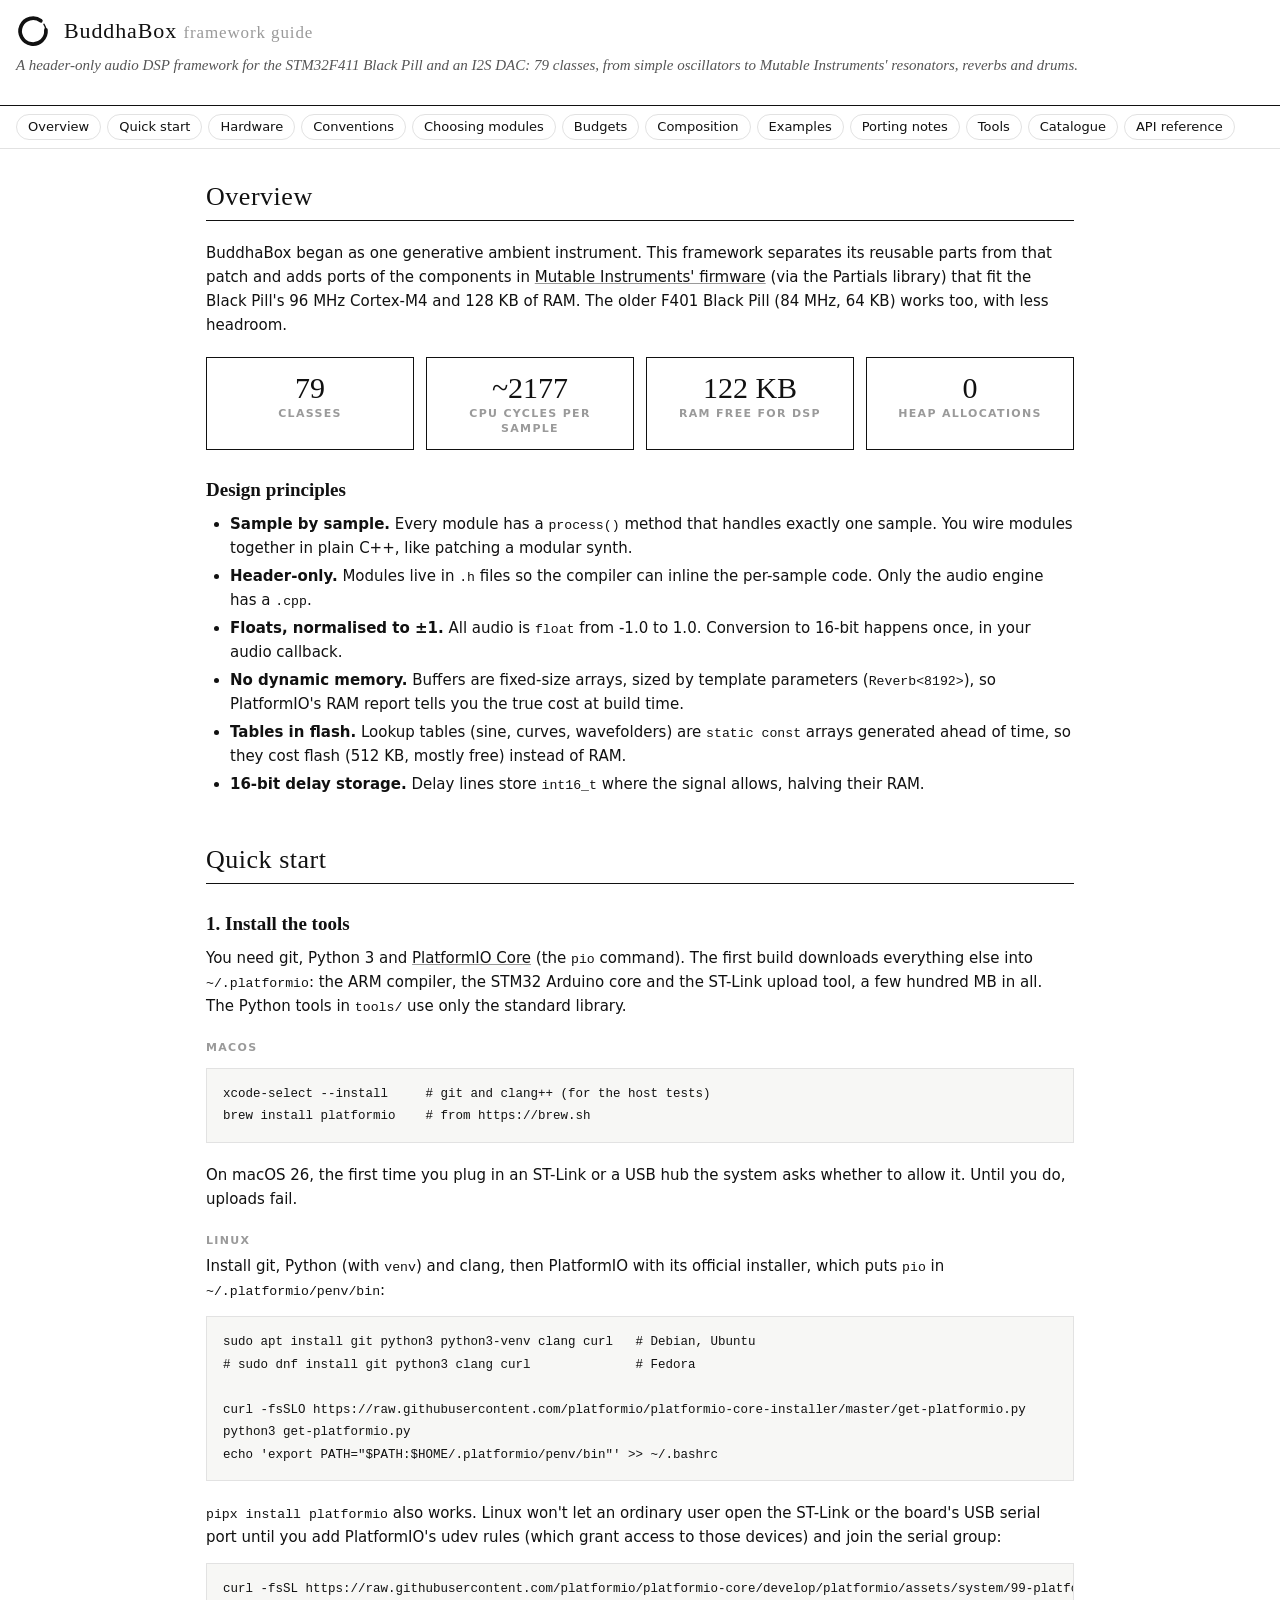
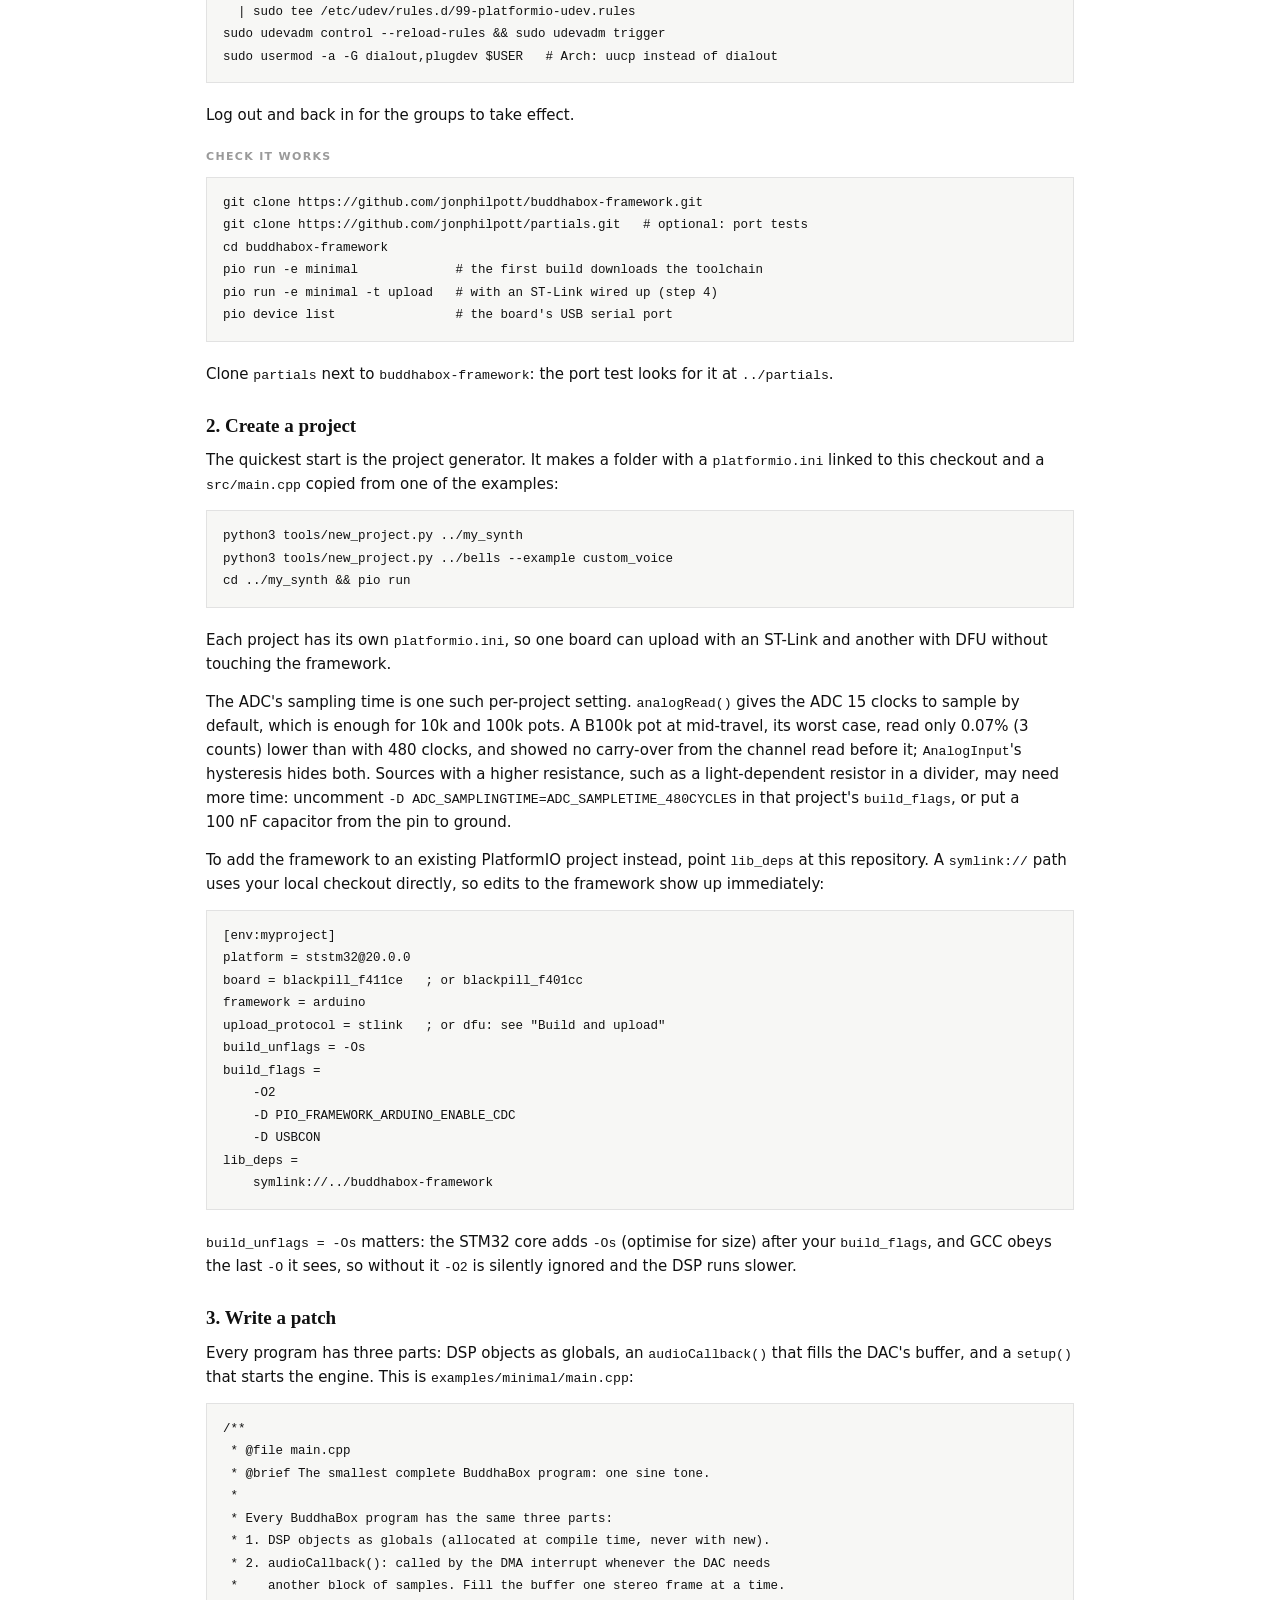
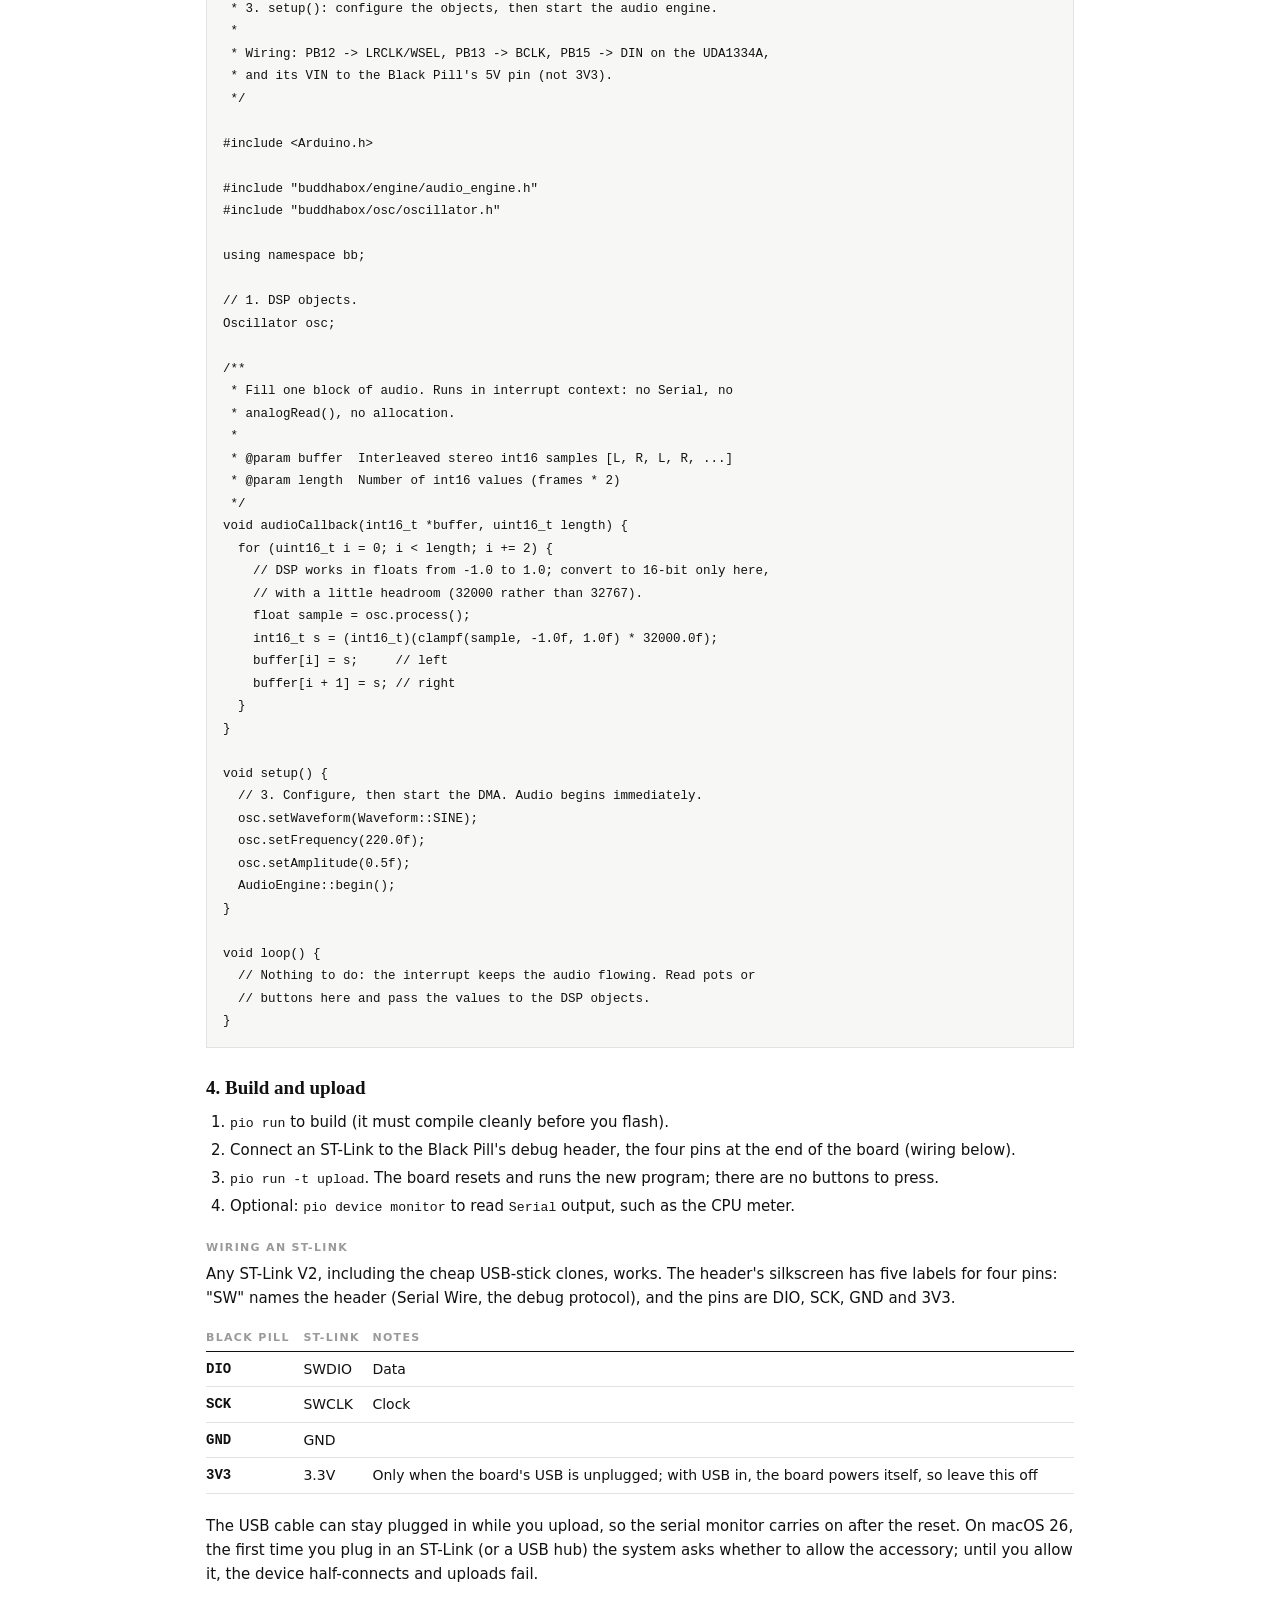
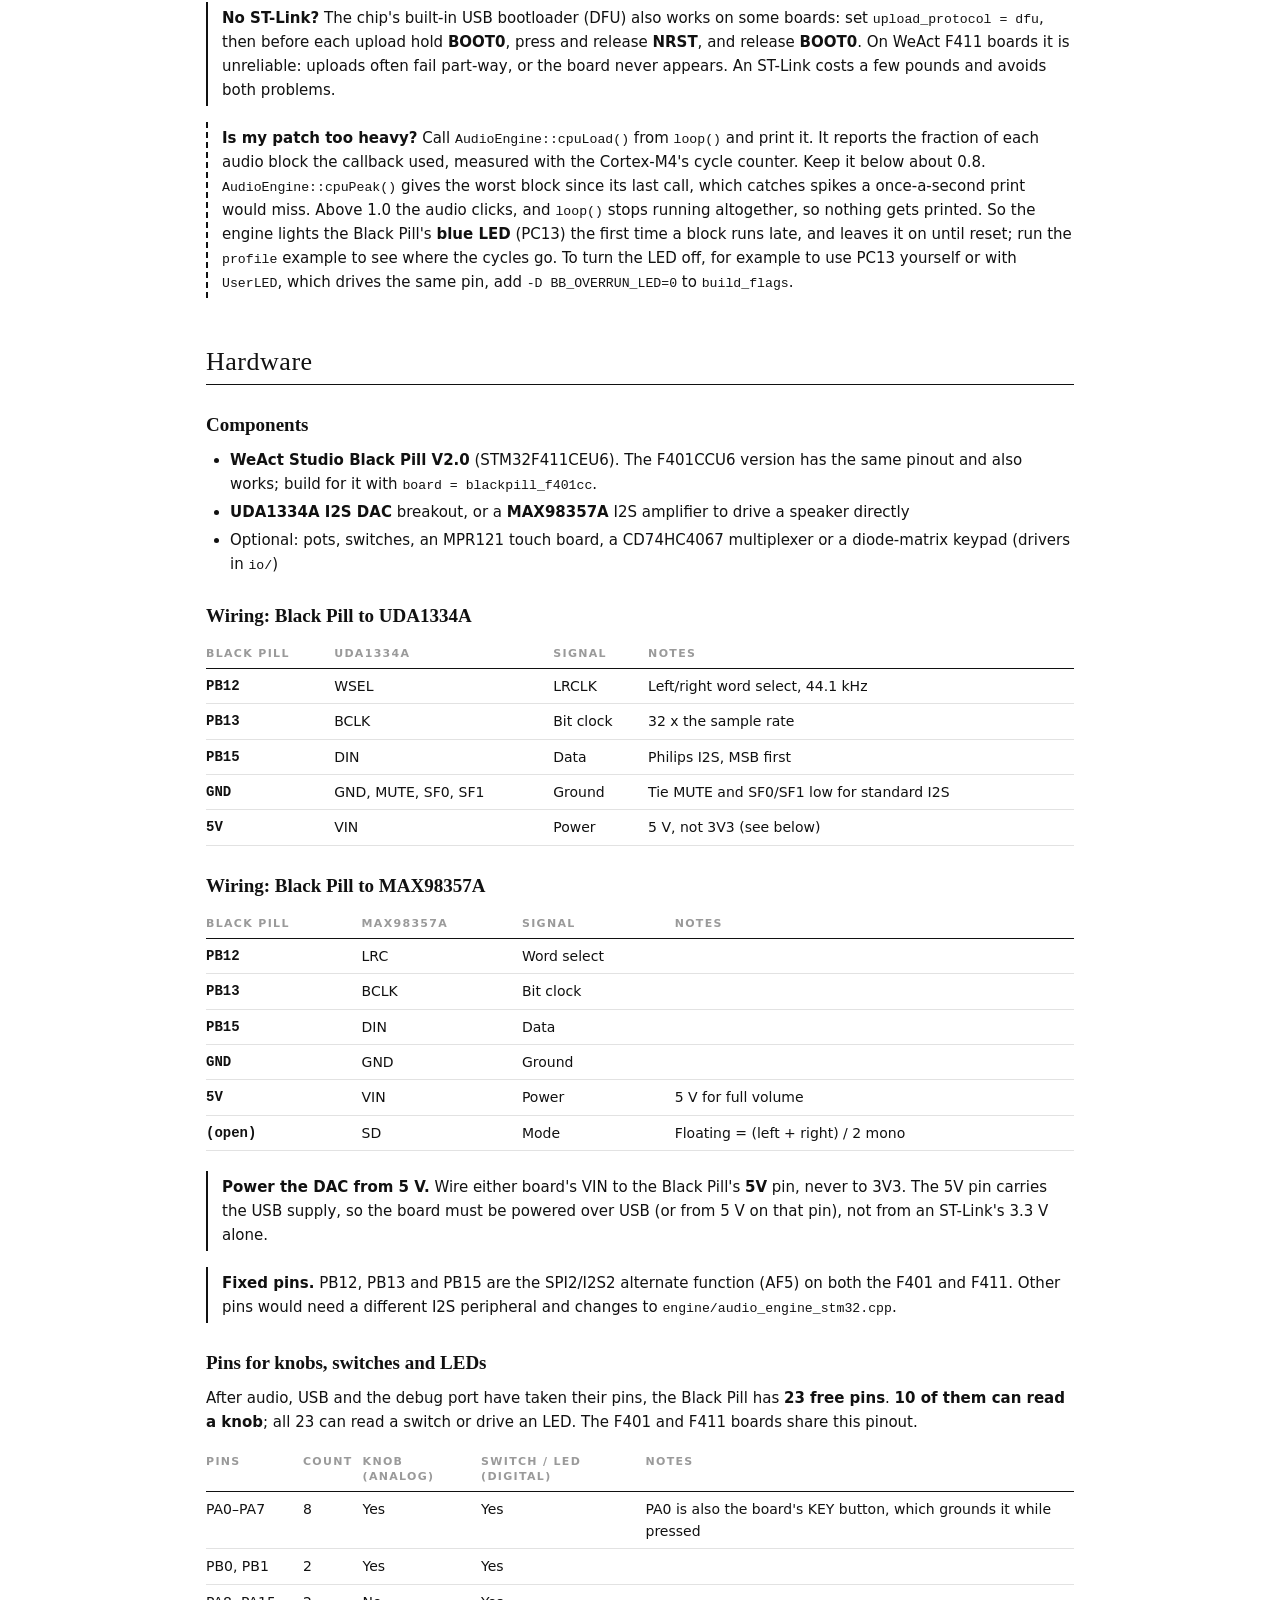
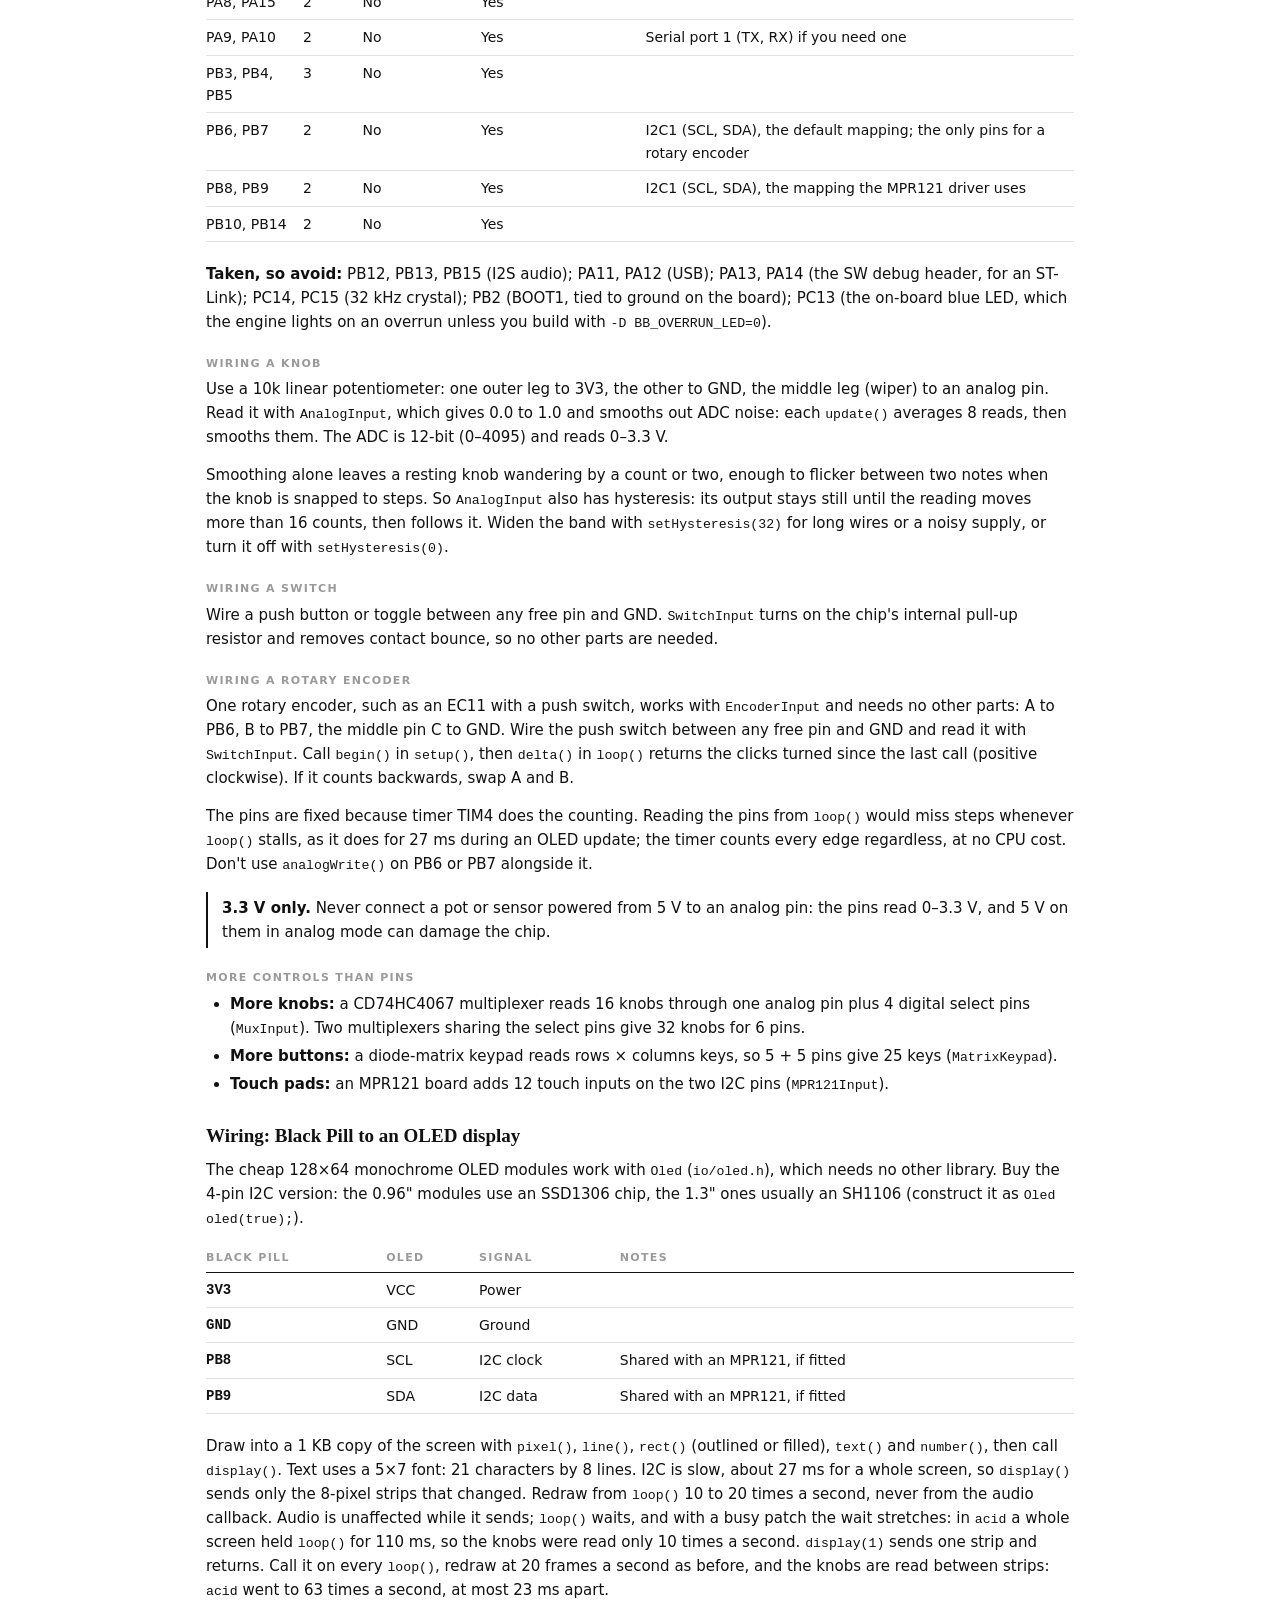
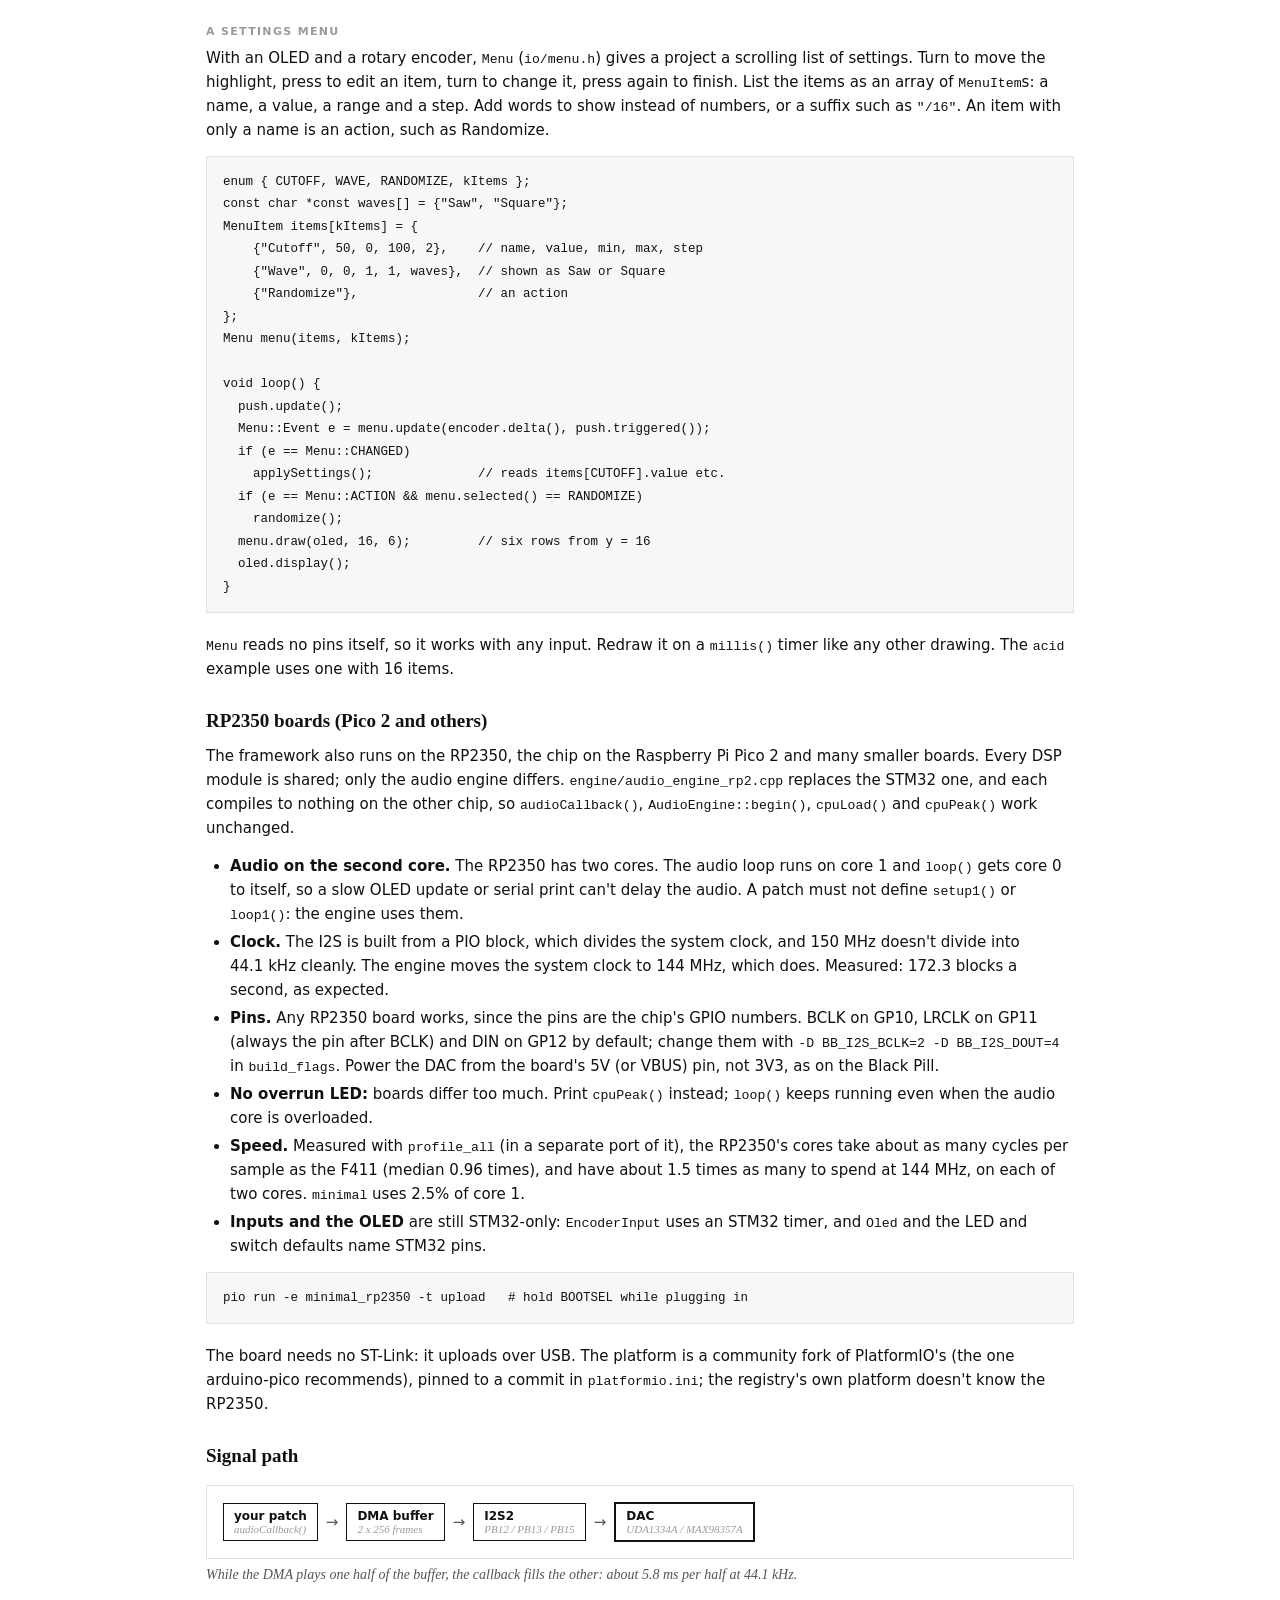
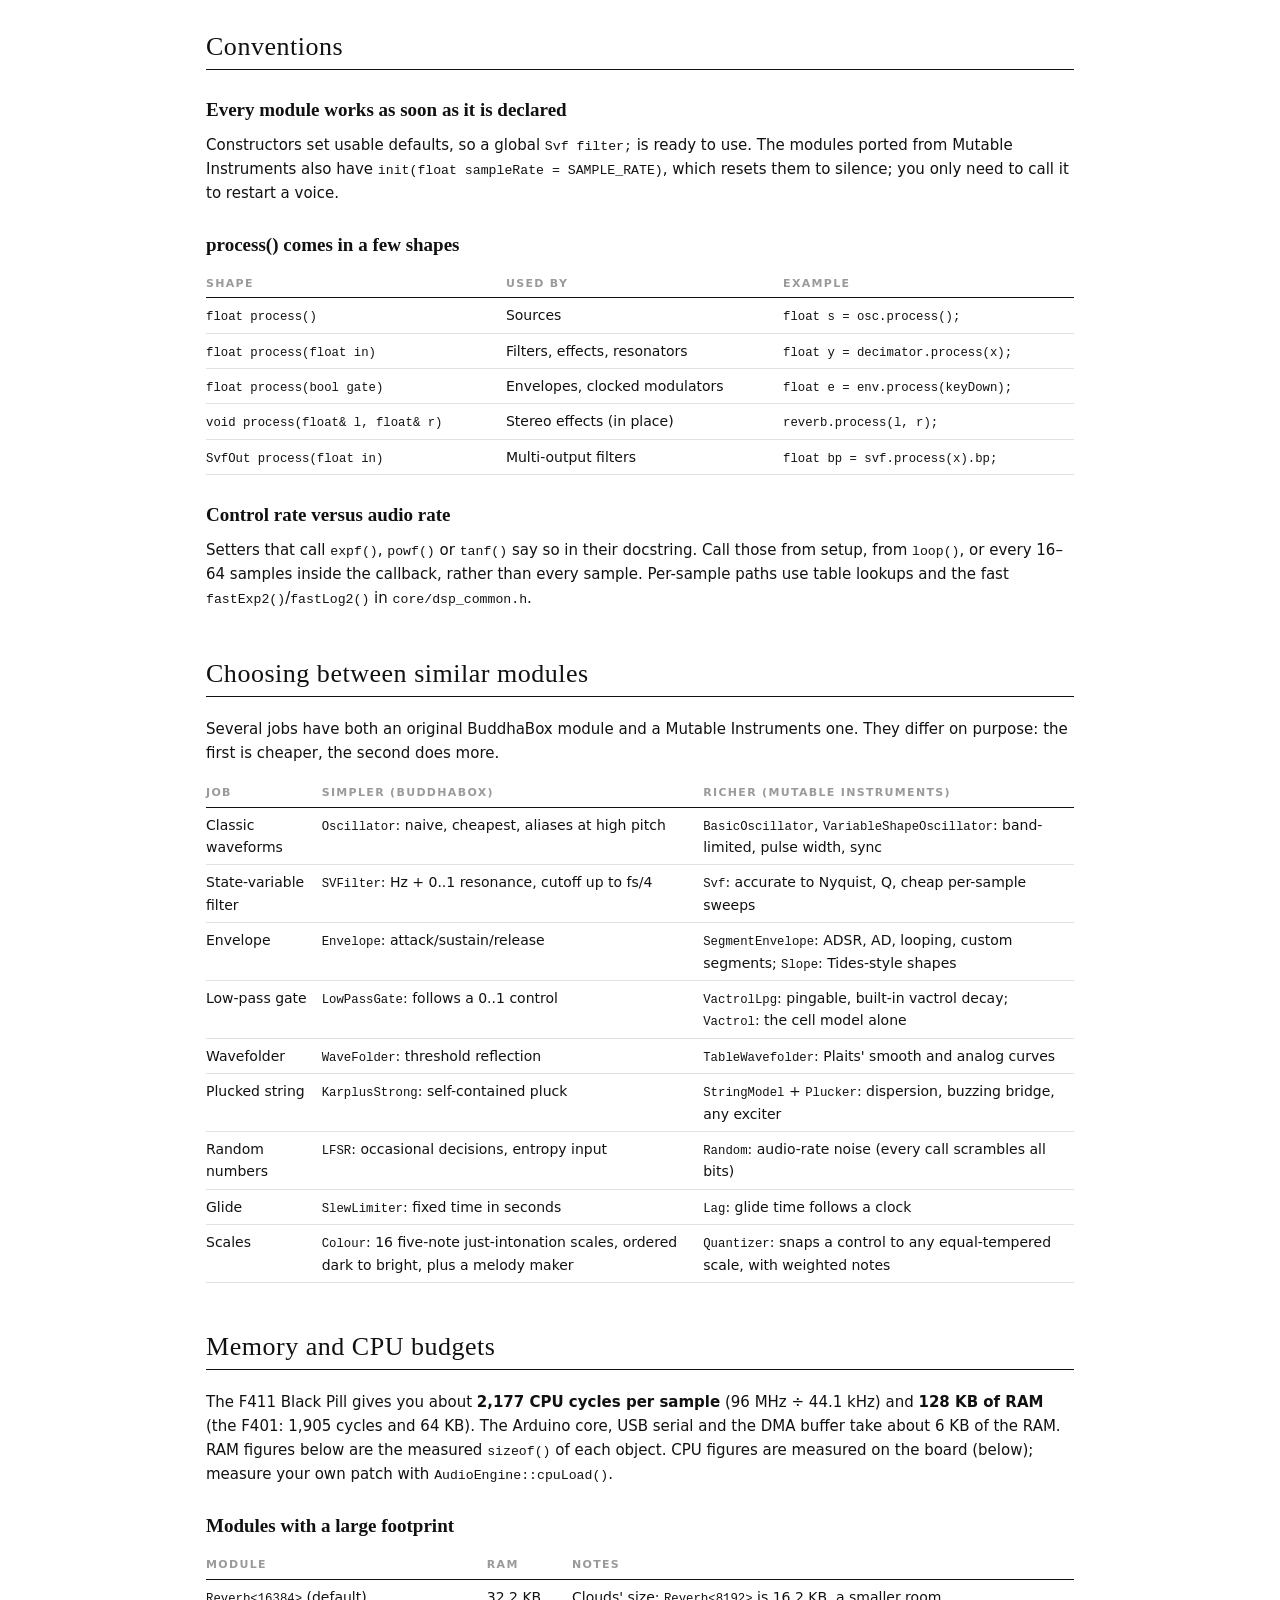
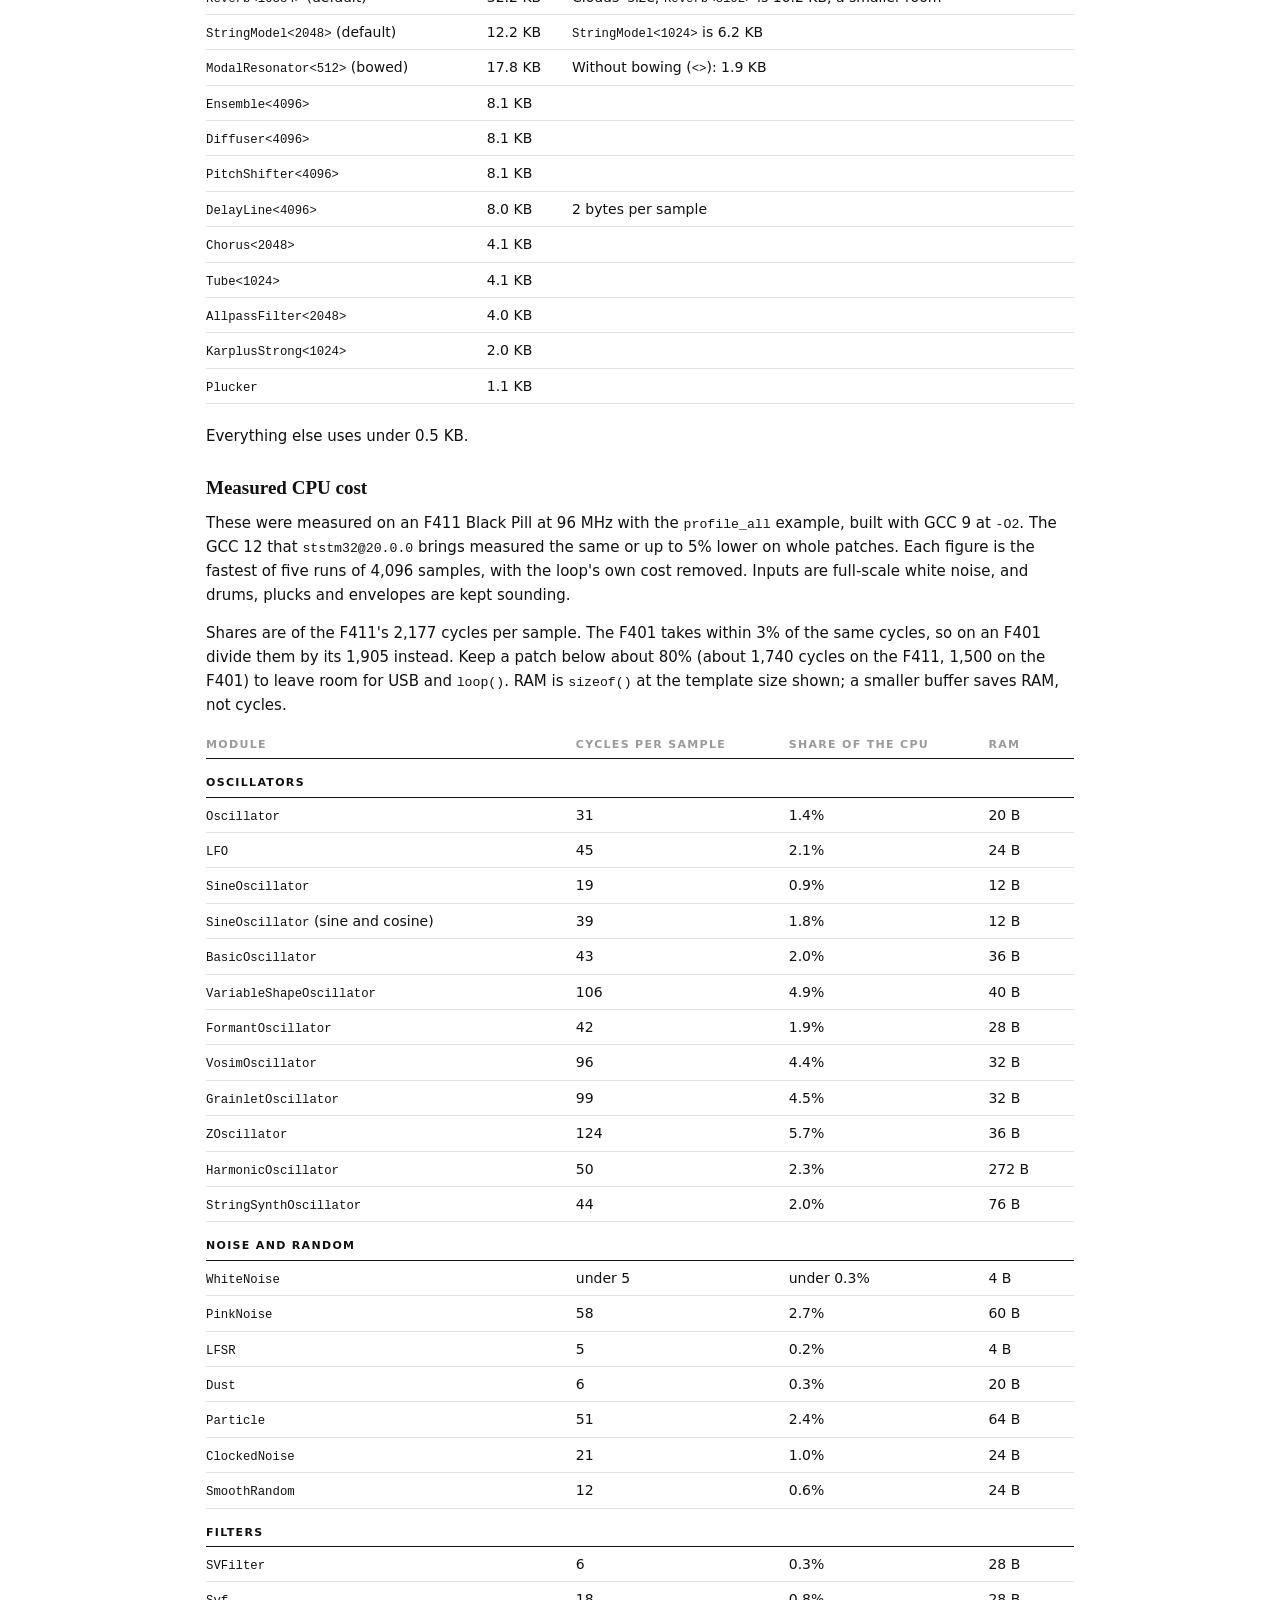
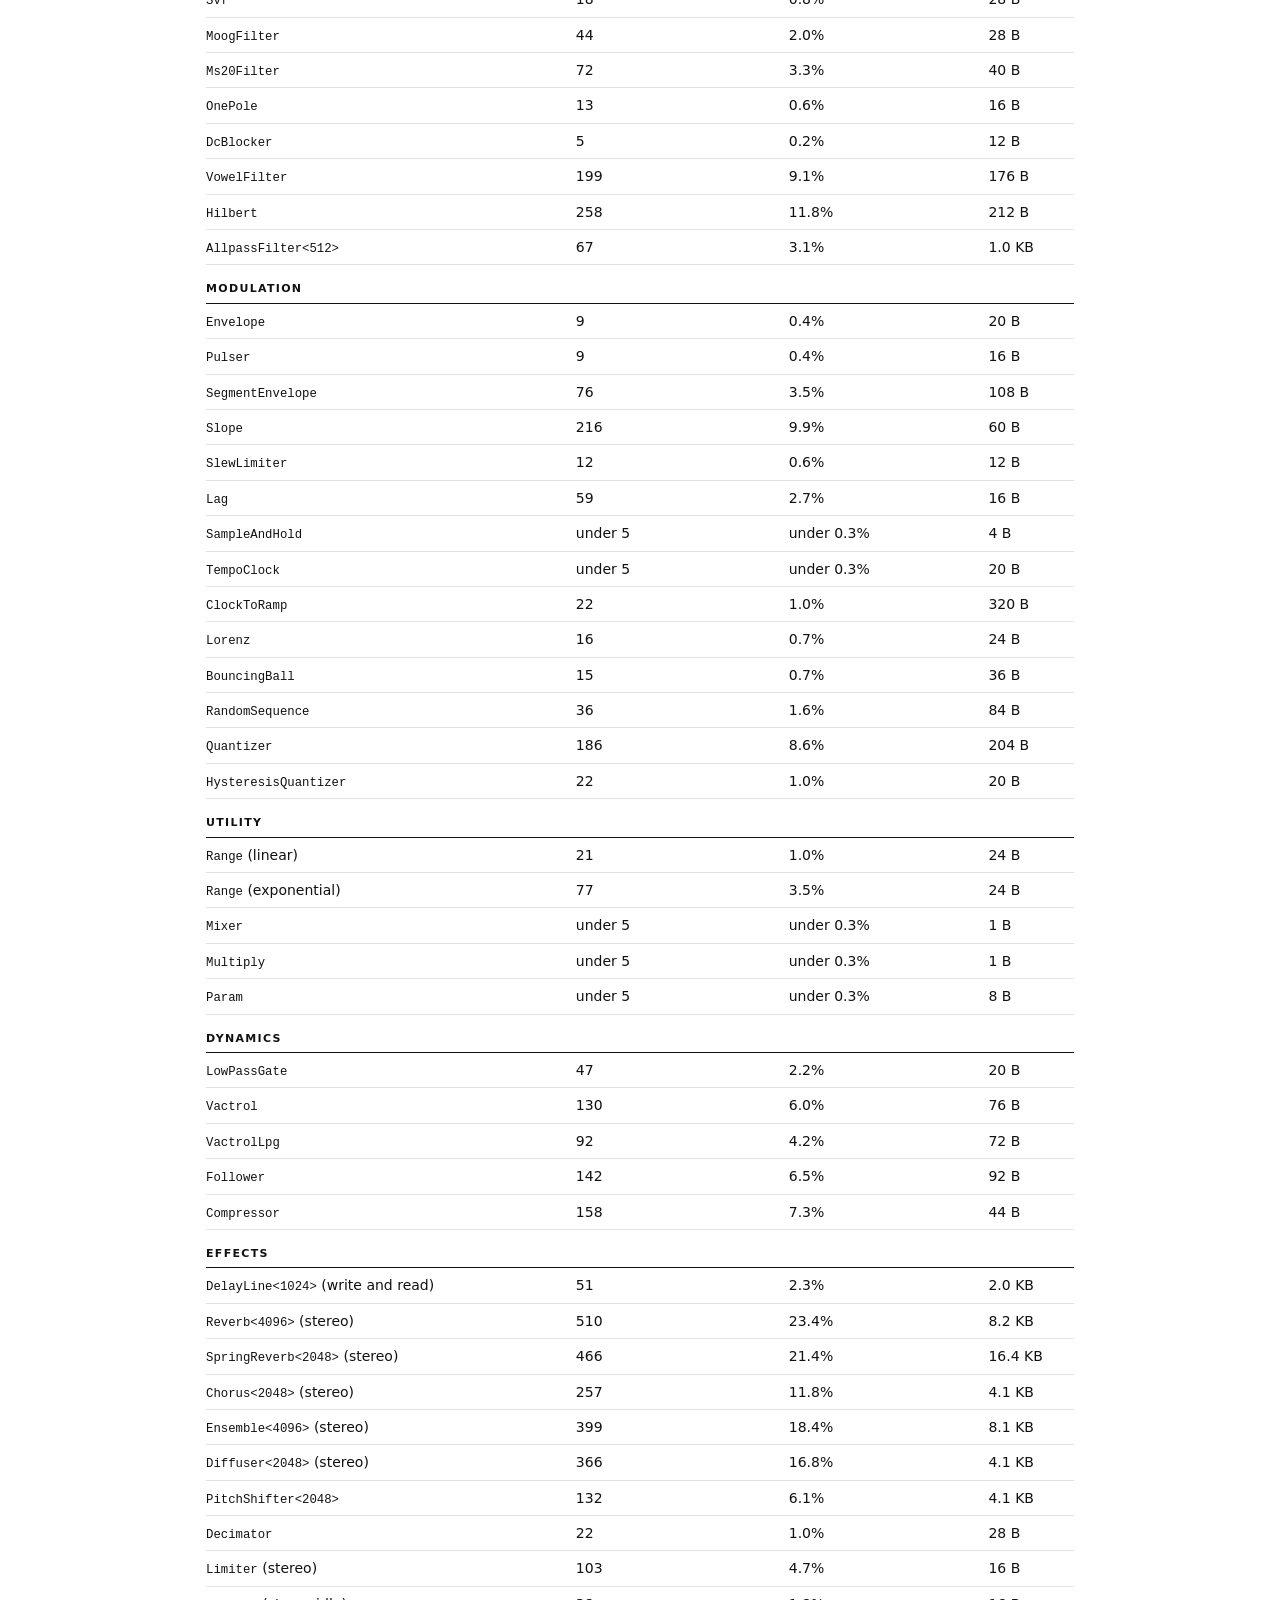
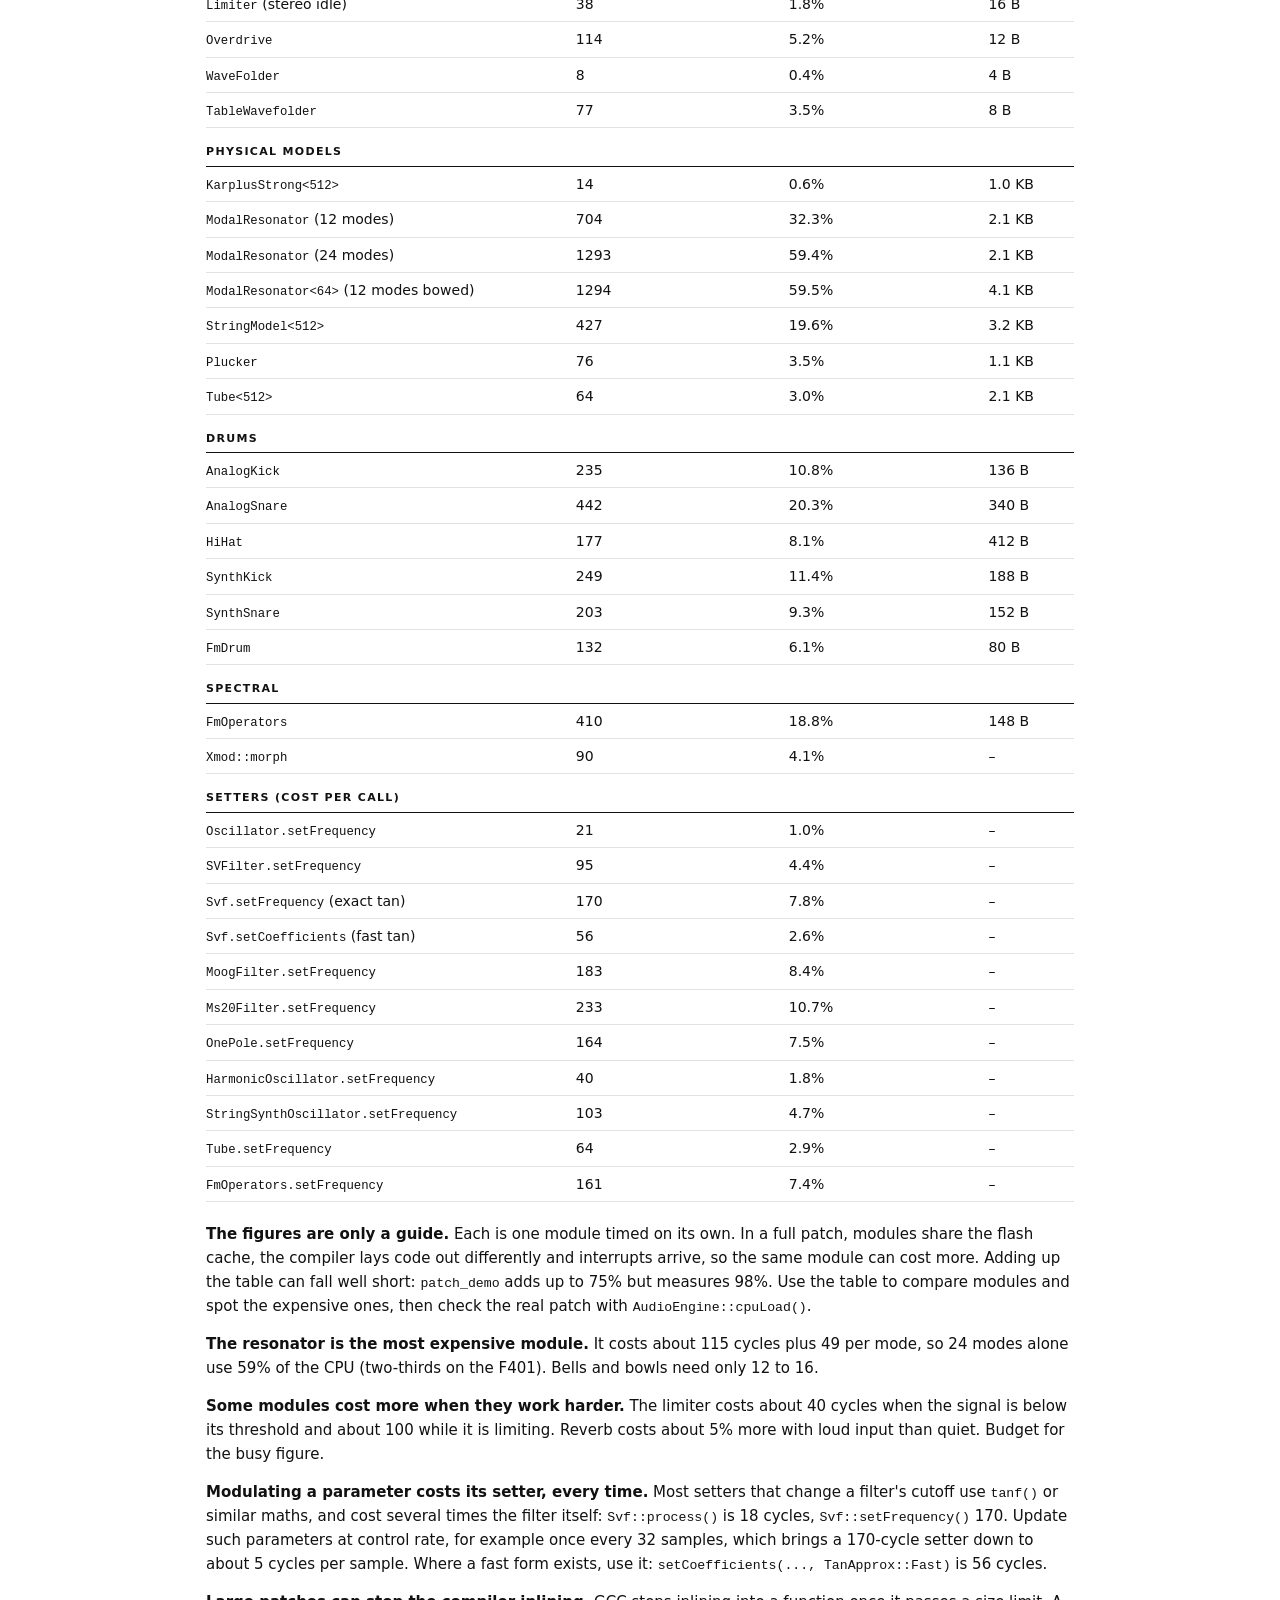
==== commit d0fa2ce1: "update jitter for pots." ====
--- a/docs/index.html
+++ b/docs/index.html
@@ -358,12 +358,13 @@
 <p>Use a 10k linear potentiometer: one outer leg to 3V3, the other to
 GND, the middle leg (wiper) to an analog pin. Read it with
 <code>AnalogInput</code>, which gives 0.0 to 1.0 and smooths out ADC
-noise. The ADC is 12-bit (0&ndash;4095) and reads 0&ndash;3.3 V.</p>
+noise: each <code>update()</code> averages 8 reads, then smooths
+them. The ADC is 12-bit (0&ndash;4095) and reads 0&ndash;3.3 V.</p>
 <p>Smoothing alone leaves a resting knob wandering by a count or two,
 enough to flicker between two notes when the knob is snapped to steps.
 So <code>AnalogInput</code> also has hysteresis: its output stays still
-until the reading moves more than 8 counts, then follows it. Widen the
-band with <code>setHysteresis(24)</code> for long wires or a noisy
+until the reading moves more than 16 counts, then follows it. Widen the
+band with <code>setHysteresis(32)</code> for long wires or a noisy
 supply, or turn it off with <code>setHysteresis(0)</code>.</p>
 
 <h4>Wiring a switch</h4>
@@ -743,6 +744,21 @@
 If <code>cpuLoad()</code> is well above the sum of these figures, move
 groups of modules into voice classes (see below), which keeps each
 function small.</p>
+<p><strong>Running code from RAM is slower, not faster.</strong> The
+F411 reads code from flash through ST's ART accelerator, which fetches
+ahead and caches what it fetched, so a hit costs no wait. Code run from
+RAM loses that and shares the bus with the data it works on. Every
+attempt has been slower: putting <code>drone</code>'s
+<code>audioCallback()</code> in RAM (<code>.RamFunc</code>) took it
+from 74% to 92% of the CPU. Save cycles by doing less work instead,
+such as moving divisions and setters to control rate or playing fewer
+voices.</p>
+<p><strong>The same code can measure differently from one build to the
+next.</strong> Where the compiler places code decides how well the
+flash cache holds it. In <code>drone</code>, editing one oscillator
+moved the cost of waves that use none of its code by up to 6 points.
+Compare settings within one build, and measure again after any change
+to the code.</p>
 
 <h3>What the examples use</h3>
 <table>
@@ -1240,7 +1256,8 @@
 Fourths, Major, Minor, Harmonics, or Colour. Colour keeps the root,
 fifth and sub, and takes the other two notes from a <code>Colour</code>
 scale, so the Colour item gives 16 just-intonation chords from dark to
-bright. Voices (1 to 5) thins the chord in an order that keeps its shape
+bright. Voices (1 to 5; 4 for Dark, Triangle and Slope) thins the chord
+in an order that keeps its shape
 (root, fifth, sub, then the upper two), turning the rest up to keep the
 level; silent oscillators aren't computed, saving about 4% of the CPU
 each. Root runs from C1 to C5 by note name, and Fine tunes it &plusmn;50
@@ -1248,8 +1265,10 @@
 is about &minus;32).</p>
 <p>The eight pots are Volume on PA1, Cutoff PA2, Resonance PA3, Detune
 (0 to 8&nbsp;Hz of chaos on each pitch) PA4, Motion (0 to 2&nbsp;kHz of
-chaos on the cutoff) PA5, Reverb PA6, Chaos PA7 and Chaos Rate PB0. The
-menu also holds Wave, Filter, Wobble (chaos on each oscillator's
+chaos on the cutoff) PA5, Reverb PA6, Chaos PA7 and Chaos Rate PB0.
+Chaos Rate is slow and linear: at 100 the attractor takes about 48
+seconds per loop, at 50 twice as long, at 10 ten times as long; below
+about 3 it bottoms out at about 30 minutes. The menu also holds Wave, Filter, Wobble (chaos on each oscillator's
 level), Noise, Space and Tone (the reverb's decay and damping), Spread,
 and the echo's time (up to 0.74&nbsp;s), feedback and mix. Spread pans
 the oscillators apart with equal-power gains, keeping the root and sub
@@ -1259,13 +1278,96 @@
 to 233 cycles. A make-up gain after each filter brings both to peaks of
 about 0.8 at full volume, measured at moderate resonance; the Moog
 thins its bass as resonance rises and the MS-20 doesn't, so at high
-resonance they drift apart. After 30&nbsp;s without the encoder the
-screen shows the output waveform, starting each trace where the wave
-crosses zero going up so it holds still; turning or pressing the
-encoder brings the menu back. The patch measured 74&ndash;75% of the CPU
-with five voices and the echo (the reverb is about 29%, the echo about
-8%), and uses 109&nbsp;KB of RAM, 64&nbsp;KB of it the echo.</p>
+resonance they drift apart. With five voices and the echo, the patch
+measured 74% of the CPU with Saw and the Moog, the cheapest setting
+(the reverb is about 29%, the echo about 8%). Each voice fewer saves
+about 4%. Dark, Triangle and Slope cost more per voice, so they play
+four voices at most: with five they took the CPU past 90%, where the
+screen lags. The dearest settings, Square and Slope with the MS-20,
+measured 89%. Any change to the code can move these figures by up to
+6 points, because the chip runs from flash through a small cache and
+speed depends on where the compiler places things. Over 100% every
+audio block runs late, and the menu, knobs and serial freeze. The
+patch uses 109&nbsp;KB of RAM, 64&nbsp;KB of it the echo.</p>
 <pre><code>pio run -e drone -t upload</code></pre>
+
+<h3>tanpura</h3>
+<p>A four-string tanpura, the drone of Indian classical music. The
+strings are plucked one after another and never damped, so each still
+rings when its turn comes round again. The usual tuning, in the order
+they are plucked, is pa, SA, SA, sa: SA is the root, sa the octave
+below and pa the fifth below SA. Tuning swaps the first string for ma,
+ni or dha, in just intonation. Root runs from C2 to C4 by note name,
+and Fine tunes it &plusmn;50 cents.</p>
+<p>Pattern picks a 5-beat cycle (pa SA SA sa, then a rest) or a 6-beat
+one (pa, rest, SA SA sa, rest); Tempo sets the beats a minute, from 20
+to 120. At the default 48, a 5-beat cycle lasts about 6 seconds.</p>
+<p>The tanpura's buzz comes from its wide bridge, the jawari: each swing
+of the string slaps against it, which throws energy into the high
+harmonics. Each string here is a Karplus-Strong loop with the bridge as
+a soft wall on one side: whatever swings past it is squashed a little.
+A wall can only take energy away, so the string always dies out; a
+first version that bent the loop's delay instead, as Elements does,
+rang forever in simulation with a tanpura's long sustain. With Jawari
+up, the treble lasts through the whole decay instead of dying in the
+first second. It also shortens the sustain: the buzz carries energy
+into the treble, where the loop loses it faster. Sustain therefore runs
+from 4 to 120 seconds without jawari; the default 60 gives about 20
+seconds at the default Jawari, in simulation. The pick is soft, cut at
+1.5&nbsp;kHz, so the attack doesn't stand far above the ring. Every
+string stays within 0.1 cent of its pitch at any setting.</p>
+<p>The eight pots are Volume on PA1, Tempo PA2, Jawari PA3, Bright PA4,
+Sustain PA5, Reverb PA6, Spread PA7 and Space PB0. Spread pans the
+strings apart with equal-power gains: at full, pa is hard left, sa hard
+right and the two SAs in the middle; at 0 the output is mono. The menu also holds
+Root, Fine, Tuning, Pattern and the reverb's Tone. One
+<code>Plucker</code> serves all four strings, since only one is
+plucked at a time. Wiring as for <code>acid</code>.</p>
+<p>The patch measured 67% of the CPU on the board (the reverb is 27%,
+each string about 8%) and uses 76&nbsp;KB of RAM. Each string is a
+custom class in <code>main.cpp</code>, as <code>StringModel</code>
+would cost 20% a string.</p>
+<pre><code>pio run -e tanpura -t upload</code></pre>
+
+<h3>tanpura_spectral</h3>
+<p>The same tanpura, resynthesised from a recording instead of modelled.
+<code>tools/analyse_tanpura.cpp</code> measured the tanpura at the start
+of a vintage tape of raga Malkauns, before the bansuri comes in: about
+ten seconds, four cycles of 2.1 seconds. With FFTs it found each
+string's 32 harmonics at 16 moments from one pluck to the next, then
+turned each moment into one cycle of waveform. Each string replays its
+own 16 waveforms from pluck to pluck, blending between neighbours, so
+they span exactly one cycle of the pattern at any tempo.</p>
+<p>Separating the strings took some arithmetic, since they share
+harmonics. With the low sa at 1, the SAs sit at 2 and the first string
+(ma, as Malkauns has no Pa) at 4/3. sa's odd harmonics are its own; its
+even ones also carry the SAs, so sa's share was estimated from its odd
+neighbours and the rest given to the SAs. Every third harmonic of ma
+lands on one of sa's, so those were estimated from ma's neighbours. The
+tape's hiss was measured between harmonics and taken off. Each string's
+pluck shows as a jump in its upper harmonics. The low sa's jawari then
+blooms: its share of power above the 8th harmonic climbs from a third
+to nearly three-quarters over 0.4 s and fades to under a tenth by the
+next pluck.</p>
+<p>The menu and pattern are <code>tanpura</code>'s; the ma spectrum
+serves for pa, ni and dha. Bright is a tilt filter on the mix, split at
+1.5&nbsp;kHz: 50 is as recorded. The two SA strings are 0.25&nbsp;Hz
+apart, so they beat slowly. The pots are Volume on PA1, Tempo PA2
+(20 to 160; the tape ran at about 140), Bright PA3, Fine PA4, Reverb
+PA5, Spread PA6, Space PA7 and Tone PB0.</p>
+<p>The first version played the 32 harmonics live with
+<code>HarmonicOscillator</code>, which measured about 500 cycles a
+sample per string on the board: four strings alone took 95% of the CPU.
+Reading two stored waveforms and blending them costs a few dozen. The
+patch measured 54% of the CPU (the reverb about 27%), peaks of about
+0.6&ndash;0.75 at full volume, and uses 42&nbsp;KB of RAM and 49&nbsp;KB
+of flash for the waveforms. To analyse another recording:</p>
+<pre><code>ffmpeg -t 20 -i recording.flac -ac 1 -ar 44100 -f f32le tanpura.f32
+clang++ -std=c++14 -O2 tools/analyse_tanpura.cpp -o /tmp/analyse
+/tmp/analyse tanpura.f32 4 14.5 161.69 &gt; examples/tanpura_spectral/spectra.h
+pio run -e tanpura_spectral -t upload</code></pre>
+<p>The arguments are a stretch with only the tanpura playing (seconds)
+and the low sa's pitch in Hz.</p>
 
 <h3>oled</h3>
 <p>A knob on PA1 sets a tone's pitch, a rotary encoder on PB6/PB7
@@ -1608,6 +1710,10 @@
     write into a folder that isn't empty.</li>
   <li><code>tools/gen_tables.cpp</code> regenerates the flash lookup
     tables.</li>
+  <li><code>tools/analyse_tanpura.cpp</code> measures a recorded
+    tanpura's harmonics and writes
+    <code>examples/tanpura_spectral/spectra.h</code> (see that
+    example).</li>
   <li><code>tools/gen_docs.py</code> regenerates <code>reference.html</code>
     from the docstrings, and the catalogue and code listings on this
     page.</li>
